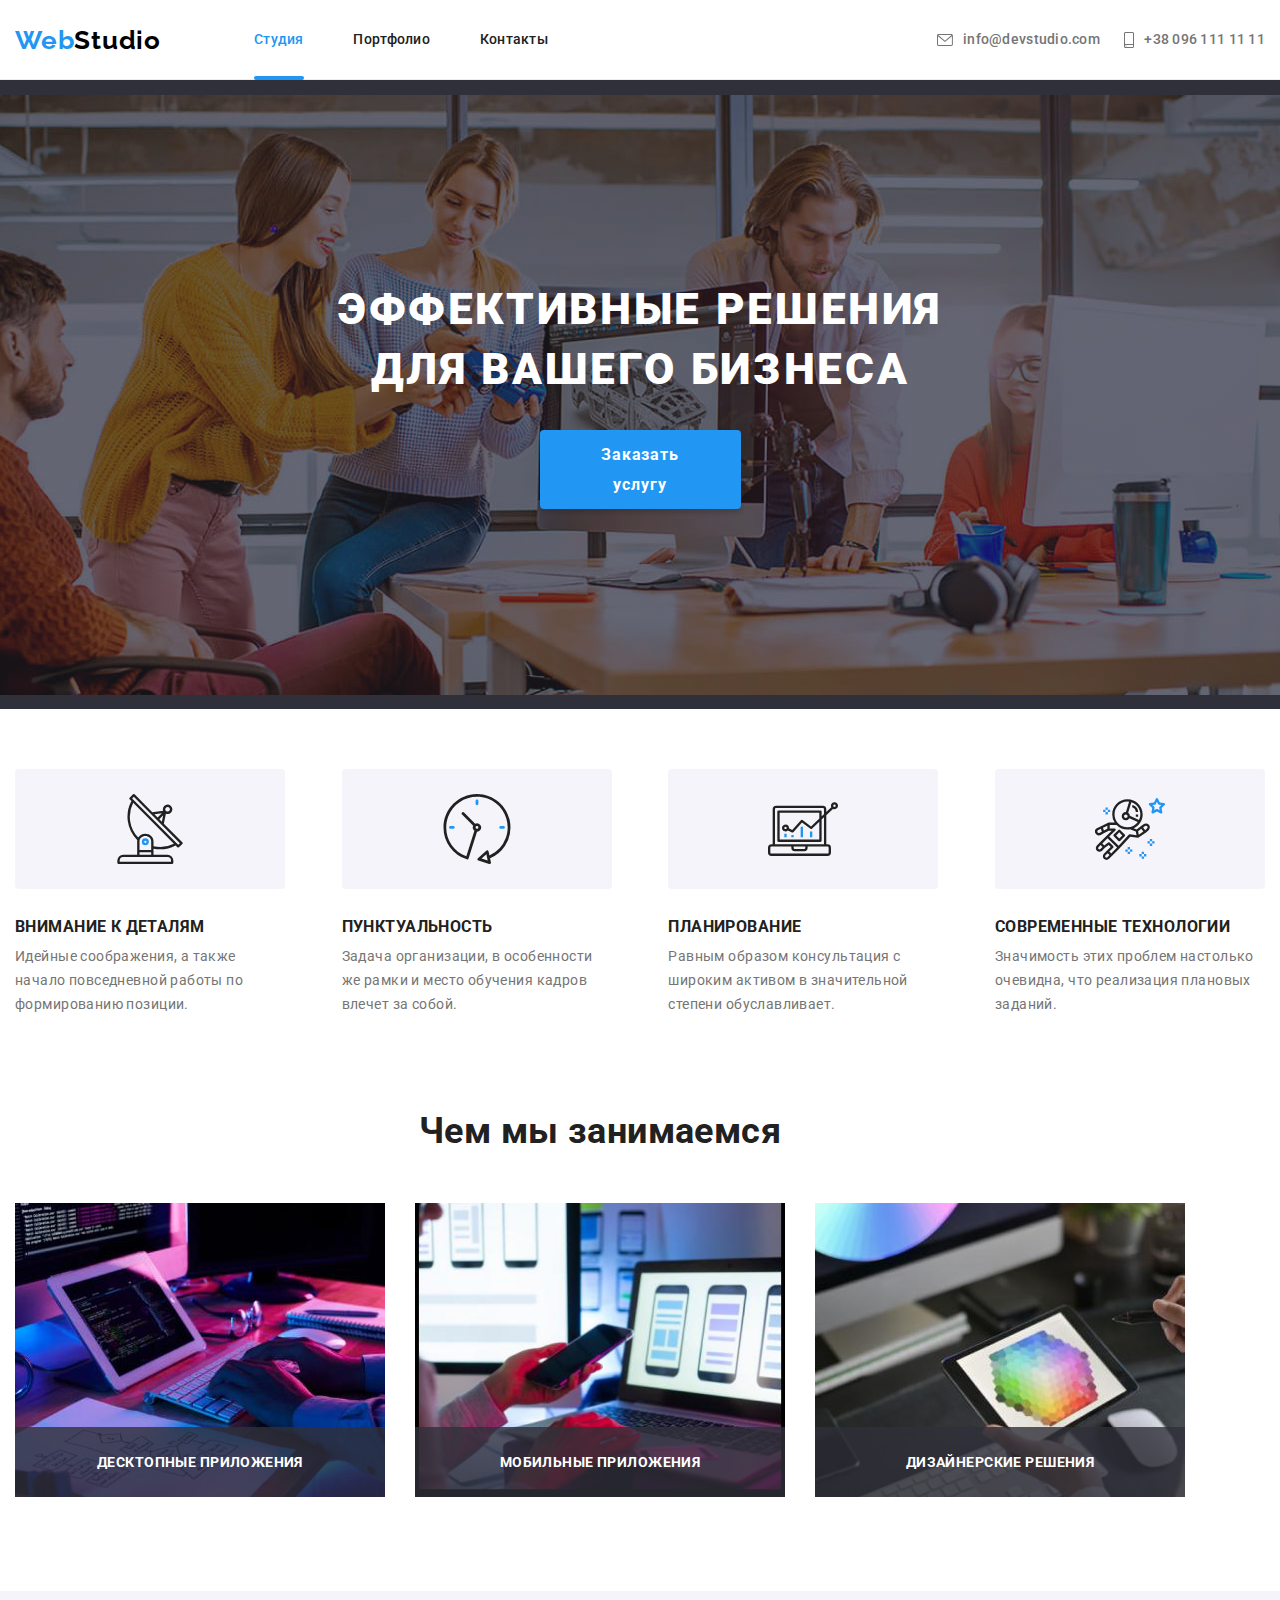
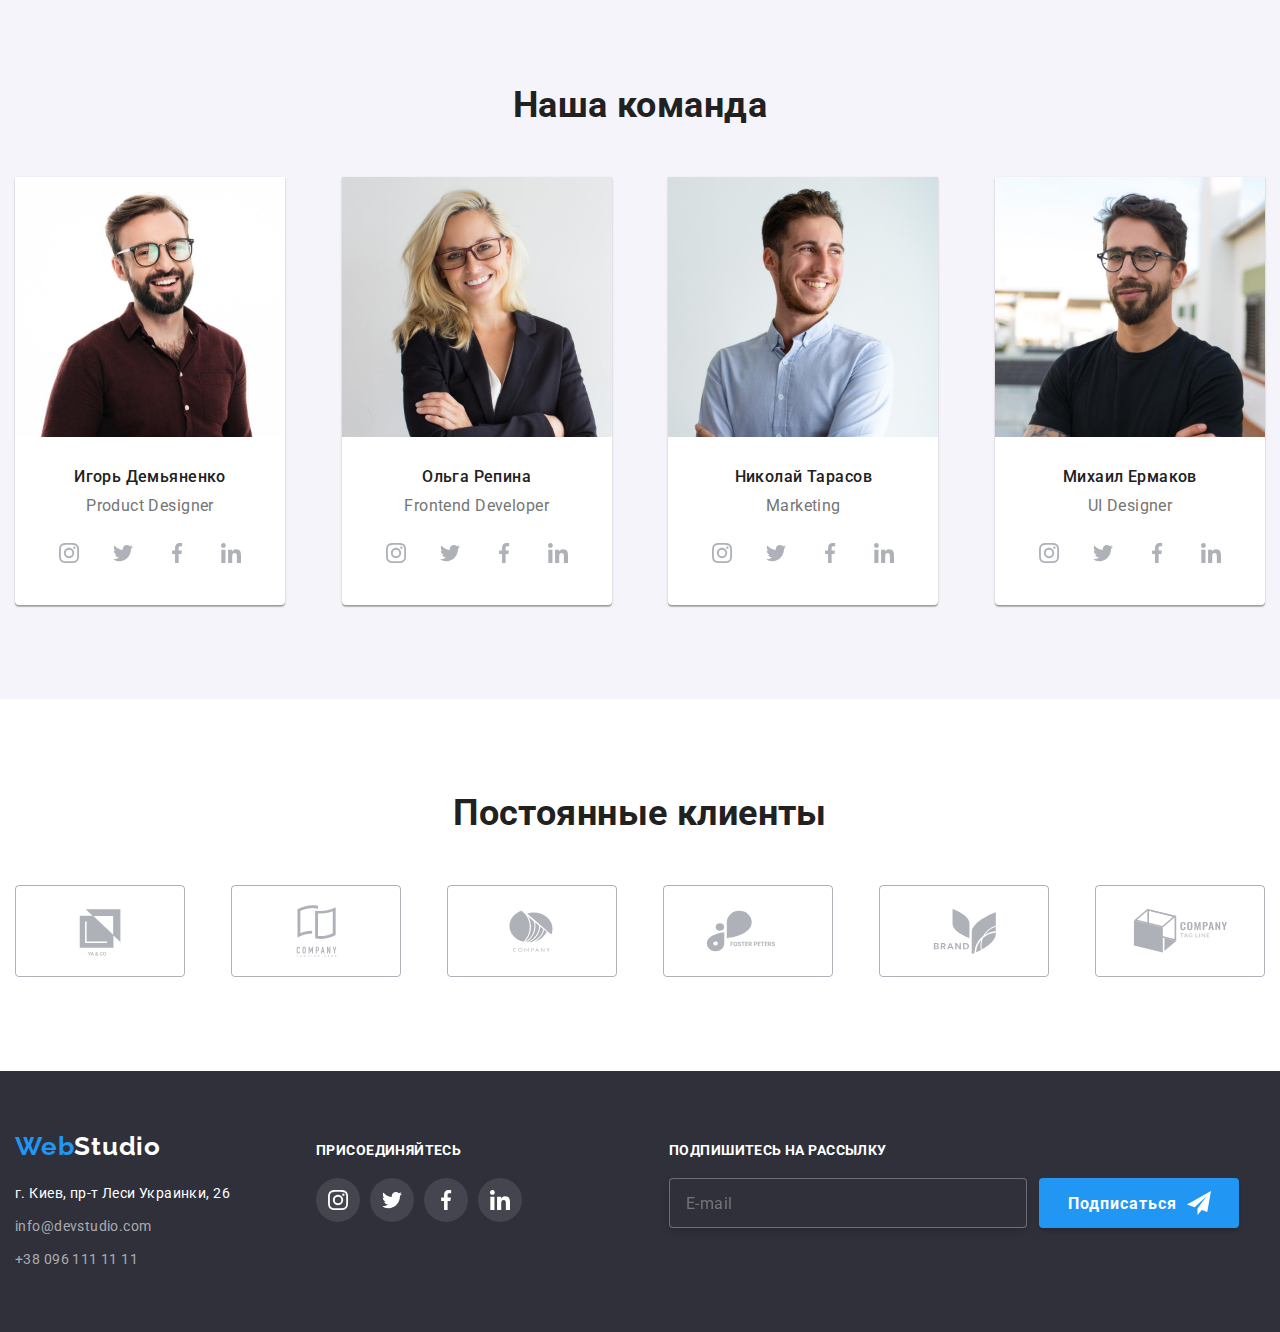
==== index.html @ 5c2b6112 "team+customer" ====
<!DOCTYPE html>
<html lang="ru">
    <head>
        <meta charset="UTF-8">
        <meta http-equiv="X-UA-Compatible" content="IE=edge">
        <meta name="viewport" content="width=device-width, initial-scale=1.0">
        <title>Document</title>
        <link rel="stylesheet" href="https://cdnjs.cloudflare.com/ajax/libs/modern-normalize/1.1.0/modern-normalize.min.css"
            integrity="sha512-wpPYUAdjBVSE4KJnH1VR1HeZfpl1ub8YT/NKx4PuQ5NmX2tKuGu6U/JRp5y+Y8XG2tV+wKQpNHVUX03MfMFn9Q=="
            crossorigin="anonymous" referrerpolicy="no-referrer" />
        <link rel="preconnect" href="https://fonts.googleapis.com">
        <link rel="preconnect" href="https://fonts.gstatic.com" crossorigin>
        <link href="https://fonts.googleapis.com/css2?family=Raleway:wght@700&family=Roboto:wght@400;500;700;900&display=swap"
            rel="stylesheet">
        <link rel="stylesheet" href="./css/styles.css"/>
        <link rel="stylesheet" href="./css/main.min.css"/>
    </head>
    <body>
        <!--Шапка сайта-->
        <header class="header">
            <div class="container">
                <div class="header__part flex">
                    <a href="/" class="logo">Web<span class="header__logo">Studio</span></a>

                    <button class="header__button">
                        <svg width="24" height="16">
                            <use href="./images/icons.svg#icon-burger">
                        </svg>
                    </button>
                    
                    <nav class="nav">
                        <ul class="nav__list flex">
                            <li class="nav__box"><a href="" class="nav__link nav__link--current">Студия</a></li>
                            <li><a href="./portfolio.html" class="nav__link">Портфолио</a></li>
                            <li><a href="" class="nav__link">Контакты</a></li>
                        </ul>
                    </nav>

                    <div class="header__box">
                        <ul class="header__kontakt">
                            <li>
                                <a href="mailto:info@devstudio.com" class="header__link"><svg class="header__icon-envelope">
                                    <use href="./images/icons.svg#icon-envelope"></use>
                                    </svg>info@devstudio.com</a>
                            </li>
                            <li>
                                <a href="tel:+380961111111" class="header__link"><svg class="header__icon-smartphone">
                                    <use href="./images/icons.svg#icon-smartphone">
                                    </use></svg>+38 096 111 11 11</a>
                            </li> 
                        </ul>
                    </div>
                </div>
            </div>
        </header>
        
        <!--Основная часть-->
        <main class="main">

            <!-- Герой -->
            <section class="hero">
                <div class="container">
                    <h1 class="hero__title">Эффективные решения <br>
                    для вашего бизнеса</h1>
                    <button type="button" class="hero__button button" data-modal-open>Заказать услугу</button>
                </div>
            </section>
            
            <!--Преимущества-->
            <section class="benefit">
                <div class="benefit__section container section">
                    <h2 class="none-title">Преимущества</h2>
                    <ul class="benefits">
                        <li class="benefits__item">
                                <div class="benefits__box">
                                    <svg class="icon" width="70" height="70">
                                        <use href="./images/icons.svg#icon-antenna"></use>
                                    </svg>
                                </div>
                                <h3 class="benefits__name title">Внимание к деталям</h3>
                                <p>Идейные соображения, а также начало повседневной работы по формированию позиции.</p>
                        </li>

                        <li class="benefits__item">
                                <div class="benefits__box">
                                    <svg class="icon" width="70" height="70">
                                        <use href="./images/icons.svg#icon-clock"></use>
                                    </svg>
                                </div>
                                <h3 class="benefits__name title">Пунктуальность</h3>
                                <p>Задача организации, в особенности же рамки и место обучения кадров влечет за собой.</p>
                        </li>

                        <li class="benefits__item">
                                <div class="benefits__box">
                                    <svg class="icon" width="70" height="70">
                                        <use href="./images/icons.svg#icon-diagram"></use>
                                    </svg>
                                </div>
                                <h3 class="benefits__name title">Планирование</h3>
                                <p>Равным образом консультация с широким активом в значительной степени обуславливает.</p>
                        </li>

                        <li class="benefits__item">
                                <div class="benefits__box">
                                    <svg class="icon" width="70" height="70">
                                        <use href="./images/icons.svg#icon-astronaut"></use>
                                    </svg>
                                </div>
                                <h3 class="benefits__name title">Современные технологии</h3>
                                <p>Значимость этих проблем настолько очевидна, что реализация плановых заданий.</p>
                        </li>
                    </ul>
                </div>
            </section>

            <!--Чем мы занимаемся-->
            <section class="products">
                <div class="products__studio container section">
                    <h2 class="products__title title">Чем мы занимаемся</h2>
                    <ul class="products__items flex">
                        <li>
                            <div class="products__box"> 
                                <img src="./images/programming.jpg" alt="Десктопные приложения" width="370" height="294"/>
                                <p class="products__name">Десктопные приложения</p>
                                
                            </div>
                        </li>
                        <li>
                            <div class="products__box">
                                <img src="./images/mobile-application-development.jpg" alt="Мобильные приложения" width="370" height="294"/>
                                <p class="products__name">Мобильные приложения</p>
                            </div>
                        </li>
                        <li>
                            <div class="products__box">
                                <img src="./images/color-matching.jpg" alt="Дизайнерские решения" width="370" height="294"/>
                                <p class="products__name">Дизайнерские решения</p>
                            </div>
                        </li>
                    </ul>
                </div>
            </section>

            <!--Наша команда-->
            <section class="team">
                <div class="container section">
                    <h2 class="team__title title">Наша команда</h2>
                    <ul class="team__employees">
                        <li class="team__employee">
                            <img class="team__photo" src="./images/igor-demyanenko.jpg" alt="Игорь Демьяненко"/>
                            <h3 class="team__employee-name title">Игорь Демьяненко</h3>
                            <p class="team__employee-description">Product Designer</p>
                            <ul class="team__social-links flex">
                                <li class="box-links">
                                    <a href="/"><svg class="icon-team" width="20" height="20">
                                            <use href="./images/icons.svg#icon-instagram"></use>
                                        </svg></a>
                                </li>
                                <li class="box-links">
                                    <a href="/"><svg class="icon-team" width="20" height="20">
                                            <use href="./images/icons.svg#icon-twitter"></use>
                                        </svg></a>
                                </li>
                                <li class="box-links">
                                    <a href="/"><svg class="icon-team" width="20" height="20">
                                        <use href="./images/icons.svg#icon-facebook"></use>
                                    </svg></a>
                                </li>
                                <li class="box-links">
                                    <a href="/"><svg class="icon-team" width="20" height="20">
                                        <use href="./images/icons.svg#icon-linkedin"></use>
                                    </svg></a>
                                </li>
                            </ul>
                        </li>

                        <li class="team__employee">
                            <img class="team__photo" src="./images/olga-repina.jpg" alt="Ольга Репина"/>
                            <h3 class="team__employee-name title">Ольга Репина</h3>
                            <p class="team__employee-description">Frontend Developer</p>
                            <ul class="team__social-links flex">
                                <li class="box-links">
                                    <a href="/"><svg class="icon-team" width="20" height="20">
                                            <use href="./images/icons.svg#icon-instagram"></use>
                                        </svg></a>
                                </li>
                                <li class="box-links">
                                    <a href="/"><svg class="icon-team" width="20" height="20">
                                            <use href="./images/icons.svg#icon-twitter"></use>
                                        </svg></a>
                                </li>
                                <li class="box-links">
                                    <a href="/"><svg class="icon-team" width="20" height="20">
                                        <use href="./images/icons.svg#icon-facebook"></use>
                                    </svg></a>
                                </li>
                                <li class="box-links">
                                    <a href="/"><svg class="icon-team" width="20" height="20">
                                        <use href="./images/icons.svg#icon-linkedin"></use>
                                    </svg></a>
                                </li>
                            </ul>
                        </li>

                        <li class="team__employee">
                            <img class="team__photo" src="./images/nikolay-tarasov.jpg" alt="Николай Тарасов"/>
                            <h3 class="team__employee-name title">Николай Тарасов</h3>
                            <p class="team__employee-description">Marketing</p>
                            <ul class="team__social-links flex">
                                <li class="box-links">
                                    <a href="/"><svg class="icon-team" width="20" height="20">
                                            <use href="./images/icons.svg#icon-instagram"></use>
                                        </svg></a>
                                </li>
                                <li class="box-links">
                                    <a href="/"><svg class="icon-team" width="20" height="20">
                                            <use href="./images/icons.svg#icon-twitter"></use>
                                        </svg></a>
                                </li>
                                <li class="box-links">
                                    <a href="/"><svg class="icon-team" width="20" height="20">
                                        <use href="./images/icons.svg#icon-facebook"></use>
                                    </svg></a>
                                </li>
                                <li class="box-links">
                                    <a href="/"><svg class="icon-team" width="20" height="20">
                                        <use href="./images/icons.svg#icon-linkedin"></use>
                                    </svg></a>
                                </li>
                            </ul>
                        </li>

                        <li class="team__employee">
                            <img class="team__photo" src="./images/mikhail-ermakov.jpg" alt="Михаил Ермаков"/>
                            <h3 class="team__employee-name title">Михаил Ермаков</h3>
                            <p class="team__employee-description">UI Designer</p>
                            <ul class="team__social-links flex">
                                <li class="box-links">
                                    <a href="/"><svg class="icon-team" width="20" height="20">
                                            <use href="./images/icons.svg#icon-instagram"></use>
                                        </svg></a>
                                </li>
                                <li class="box-links">
                                    <a href="/"><svg class="icon-team" width="20" height="20">
                                            <use href="./images/icons.svg#icon-twitter"></use>
                                        </svg></a>
                                </li>
                                <li class="box-links">
                                    <a href="/"><svg class="icon-team" width="20" height="20">
                                        <use href="./images/icons.svg#icon-facebook"></use>
                                    </svg></a>
                                </li>
                                <li class="box-links">
                                    <a href="/"><svg class="icon-team" width="20" height="20">
                                        <use href="./images/icons.svg#icon-linkedin"></use>
                                    </svg></a>
                                </li>
                            </ul>
                        </li>
                    </ul>
                </div>
            </section>

            <!--Постоянные клиенты-->
            <section class="customer">
                <div class="container section">
                    <h2 class="customer__title title">Постоянные клиенты</h2>
                    <ul class="customer__items">
                        <li class="customer__box">
                            <a href="/"><svg class="customer__icon" width="106" height="60">
                                <use href="./images/icons.svg#icon-logo-yaco"></use>
                            </svg></a>
                        </li>
                        <li class="customer__box">
                            <a href="/"><svg class="customer__icon" width="106" height="60">
                                <use href="./images/icons.svg#icon-logo-tag"></use>
                            </svg></a>
                        </li>
                        <li class="customer__box">
                            <a href="/"><svg class="customer__icon" width="106" height="60">
                                <use href="./images/icons.svg#icon-logo-company"></use>
                            </svg></a>
                        </li>
                        <li class="customer__box">
                            <a href="/"><svg class="customer__icon" width="106" height="60">
                                <use href="./images/icons.svg#icon-logo-brand"></use>
                            </svg></a>
                        </li>
                        <li class="customer__box">
                            <a href="/"><svg class="customer__icon" width="106" height="60">
                                <use href="./images/icons.svg#icon-logo-foster"></use>
                            </svg></a>
                        </li>
                        <li class="customer__box">
                            <a href="/"><svg class="customer__icon" width="106" height="60">
                                <use href="./images/icons.svg#icon-logo-line"></use>
                            </svg></a>
                        </li>        
                    </ul>
                </div>
            </section>
        </main>

        <!--Подвал сайта-->
        <footer class="footer">
            <div class="container">
                <div>
                    <a href="/" class="logo">Web<span class="footer__logo">Studio</span></a>

                    <address class="footer__address">
                        <ul class="footer__kontakt">
                            <li>г. Киев, пр-т Леси Украинки, 26</li>
                            <li class="footer__email"><a href="mailto:info@devstudio.com" class="footer__link">info@devstudio.com</a></li>
                            <li><a href="tel:+380961111111" class="footer__link">+38 096 111 11 11</a></li>
                        </ul>
                    </address>
                </div>

                <div class="footer-links">
                    <p class="footer-link">присоединяйтесь</p>
                    <ul class="social-links flex">
                        <li class="box">
                            <svg class="icon" width="20" height="20">
                                <use href="./images/icons.svg#icon-instagram"></use>
                            </svg>
                            <a href="/"></a>
                        </li>
                        <li class="box">
                            <svg class="icon" width="20" height="20">
                                <use href="./images/icons.svg#icon-twitter"></use>
                            </svg>
                            <a href="/"></a>
                        </li>
                        <li class="box">
                            <svg class="icon" width="20" height="20">
                                <use href="./images/icons.svg#icon-facebook"></use>
                            </svg>
                            <a href="/"></a>
                        </li>
                        <li class="box">
                            <svg class="icon" width="20" height="20">
                                <use href="./images/icons.svg#icon-linkedin"></use>
                            </svg>
                            <a href="/"></a>
                        </li>
                    </ul>
                </div>
                
                <div class="footer-forms">
                    <p class="form-title">Подпишитесь на рассылку</p>
                    <form class="footer-form">
                        <label><input type="email" name="mail" placeholder="E-mail" class="form-field"></label>
                        <button type="submit" class="footer-button button">Подписаться<svg class="icon" width="24" height="24">
                            <use href="./images/icons.svg#icon-send"></use>
                        </svg></button>
                    </form>
                </div>
            </div>
        </footer>

        <!--Модальное окно-->
        <div class="backdrop is-hidden" data-modal>
            <div class="modal">
                <button class="modal-close" data-modal-close>
                    <svg class="modal-icon" width="11" height="11">
                        <use href="./images/icons.svg#icon-vector"></use>
                    </svg>
                </button>

                <form class="modal-forms">
                    <p class="modal-title">Оставьте свои данные, мы вам перезвоним</p>
                    <div class="form-field">
                        <label for="name" class="modal-label">Имя</label>
                        <div class="input-hover">
                            <svg class="input-icon" width="18" height="18">
                                <use href="./images/icons.svg#icon-person-black"></use>
                            </svg>
                            <input type="text" name="name" id="name" class="modal-input"/>
                        </div>
                    </div>

                    <div class="form-field">
                        <label for="tel" class="modal-label">Телефон</label>
                        <div class="input-hover">
                            <svg class="input-icon" width="18" height="18">
                                <use href="./images/icons.svg#icon-phone-black"></use>
                            </svg>
                            <input type="tel" name="tel" id="tel" class="modal-input"/>
                        </div>
                    </div>
                    
                    <div class="form-field">
                        <label for="mail" class="modal-label">Почта</label>
                        <div class="input-hover">
                            <svg class="input-icon" width="18" height="18">
                                <use href="./images/icons.svg#icon-email-black"></use>
                            </svg>
                            <input type="email" name="mail" id="mail" class="modal-input"/>
                        </div>
                    </div>

                    <div class="form-field">
                        <label for="comment" class="modal-label">Оставьте коментарий</label>
                        <textarea class="comment" name="comment" id="comment" placeholder="Введите текст"></textarea>
                    </div>

                    <div class="form-policy">
                        <label>
                        <input type="checkbox" name="policy" style="visibility: hidden"/>
                        <span class="policy-icons"></span>Соглашаюсь с рассылкой и принимаю <a href="" class="link">Условия договора</a>
                        </label>
                    </div>

                    <button type="submit" class="modal-button button">Отправить</button>
                </form>
            </div>
        </div>

        <script src="./js/mobile-menu.js"></script>
        <script src="./js/modal.js"></script>
        
        
    </body>
</html>
---- css/main.min.css ----
/*! modern-normalize v0.6.0 | MIT License | https://github.com/sindresorhus/modern-normalize */*,*::before,*::after{-webkit-box-sizing:border-box;box-sizing:border-box}:root{-moz-tab-size:4;-o-tab-size:4;tab-size:4}html{line-height:1.15;-webkit-text-size-adjust:100%}body{margin:0}body{font-family:system-ui,-apple-system,"Segoe UI",Roboto,Helvetica,Arial,sans-serif,"Apple Color Emoji","Segoe UI Emoji"}hr{height:0}abbr[title]{-webkit-text-decoration:underline dotted;text-decoration:underline dotted}b,strong{font-weight:bolder}code,kbd,samp,pre{font-family:SFMono-Regular, Consolas, "Liberation Mono", Menlo, monospace;font-size:1em}small{font-size:80%}sub,sup{font-size:75%;line-height:0;position:relative;vertical-align:baseline}sub{bottom:-0.25em}sup{top:-0.5em}button,input,optgroup,select,textarea{font-family:inherit;font-size:100%;line-height:1.15;margin:0}button,select{text-transform:none}button,[type="button"],[type="reset"],[type="submit"]{-webkit-appearance:button}button::-moz-focus-inner,[type="button"]::-moz-focus-inner,[type="reset"]::-moz-focus-inner,[type="submit"]::-moz-focus-inner{border-style:none;padding:0}button:-moz-focusring,[type="button"]:-moz-focusring,[type="reset"]:-moz-focusring,[type="submit"]:-moz-focusring{outline:1px dotted ButtonText}fieldset{padding:0.35em 0.75em 0.625em}legend{padding:0}progress{vertical-align:baseline}[type="number"]::-webkit-inner-spin-button,[type="number"]::-webkit-outer-spin-button{height:auto}[type="search"]{-webkit-appearance:textfield;outline-offset:-2px}[type="search"]::-webkit-search-decoration{-webkit-appearance:none}::-webkit-file-upload-button{-webkit-appearance:button;font:inherit}summary{display:list-item}body{color:#757575;background-color:#fff;font-family:Roboto,sans-serif;font-style:normal;font-weight:normal;font-size:14px;line-height:1.71;letter-spacing:0.03em}.container{width:100%;padding-left:15px;padding-right:15px;margin-left:auto;margin-right:auto}@media screen and (min-width: 320px){.container{min-width:320px}}@media screen and (min-width: 768px){.container{min-width:768px}}@media screen and (min-width: 1200px){.container{min-width:1200px}}.section{padding-top:94px;padding-bottom:94px}.flex{display:-webkit-box;display:-ms-flexbox;display:flex;-webkit-box-align:center;-ms-flex-align:center;align-items:center;-webkit-box-pack:justify;-ms-flex-pack:justify;justify-content:space-between}h1,h2,h3,p,ul{margin:0;padding:0}ul{list-style:none}img{border:0;display:block}.none-title{visibility:hidden;position:absolute;width:1px;height:1px;margin:-1px;padding:0;overflow:hidden;border:0;clip:rect(0 0 0 0)}.title{color:#212121}.logo{color:#2196f3;font-family:Raleway, sans-serif;font-style:normal;font-weight:bold;font-size:24px;line-height:1.17;letter-spacing:0.03em;text-decoration:none}@media screen and (min-width: 1200px){.logo{font-size:26px;line-height:1.19}}.header{position:relative;width:100%;top:0;left:0;background-color:#fff}@media screen and (min-width: 768px){.header{border-bottom:1px solid #ececec}}.header__part{-webkit-box-pack:start;-ms-flex-pack:start;justify-content:flex-start;padding-top:11px;padding-bottom:11px}@media screen and (min-width: 768px){.header__part{padding-top:21px;padding-bottom:20px}}.header__logo{color:#000000}.header__button{position:absolute;top:22px;right:22px;background-color:transparent;border:none;display:-webkit-box;display:-ms-flexbox;display:flex;-webkit-box-align:center;-ms-flex-align:center;align-items:center;-webkit-box-pack:center;-ms-flex-pack:center;justify-content:center;padding:0;-webkit-transition:fill 250ms cubic-bezier(0.4, 0, 0.2, 1);transition:fill 250ms cubic-bezier(0.4, 0, 0.2, 1)}.header__button:hover,.header__button:focus{fill:#2196f3;cursor:pointer}@media screen and (min-width: 768px){.header__button{display:none}}@media screen and (min-width: 1200px){.header__button{display:none}}.header__box{position:relative;height:38px;width:100%}.header__kontakt{display:none}@media screen and (min-width: 768px){.header__kontakt{position:absolute;top:0;right:0;display:-webkit-box;display:-ms-flexbox;display:flex;-webkit-box-orient:vertical;-webkit-box-direction:normal;-ms-flex-direction:column;flex-direction:column;-ms-flex-line-pack:start;align-content:flex-start}}@media screen and (min-width: 1200px){.header__kontakt{position:absolute;top:11px;right:0;width:328px;display:-webkit-box;display:-ms-flexbox;display:flex;-webkit-box-orient:horizontal;-webkit-box-direction:normal;-ms-flex-direction:row;flex-direction:row;-webkit-box-align:center;-ms-flex-align:center;align-items:center;-webkit-box-pack:justify;-ms-flex-pack:justify;justify-content:space-between}}.header__link{color:#212121;font-family:Roboto,sans-serif;font-style:normal;font-weight:500;font-size:14px;line-height:1.14;letter-spacing:0.02em;text-decoration:none;-webkit-transition:color 250ms cubic-bezier(0.4, 0, 0.2, 1);transition:color 250ms cubic-bezier(0.4, 0, 0.2, 1);color:#757575;display:-webkit-box;display:-ms-flexbox;display:flex;-webkit-box-align:center;-ms-flex-align:center;align-items:center}.header__link:hover,.header__link:focus{color:#2196f3}.header__link:hover .header__icon,.header__link:focus .header__icon{fill:#2196f3;cursor:pointer}@media screen and (min-width: 768px){.header__link{font-size:12px;line-height:1.17;margin-bottom:10px}}@media screen and (min-width: 1200px){.header__link{font-size:14px;line-height:1.14;margin-bottom:0}}.header__icon-envelope,.header__icon-smartphone{fill:currentColor;margin-right:8px;-webkit-transition:fill 250ms cubic-bezier(0.4, 0, 0.2, 1);transition:fill 250ms cubic-bezier(0.4, 0, 0.2, 1)}@media screen and (min-width: 1200px){.header__icon-envelope,.header__icon-smartphone{margin-right:10px}}.header__icon-envelope{width:14px;height:10px}@media screen and (min-width: 1200px){.header__icon-envelope{width:16px;height:12px}}.header__icon-smartphone{width:10px;height:14px}@media screen and (min-width: 1200px){.header__icon-smartphone{width:10px;height:16px}}.nav{display:none}@media screen and (min-width: 768px){.nav{display:inline-block;margin-left:88px}}@media screen and (min-width: 1200px){.nav{margin-left:93px}}.nav__list{width:294px;-webkit-box-pack:justify;-ms-flex-pack:justify;justify-content:space-between}.nav__link{color:#212121;font-family:Roboto,sans-serif;font-style:normal;font-weight:500;font-size:14px;line-height:1.14;letter-spacing:0.02em;text-decoration:none;-webkit-transition:color 250ms cubic-bezier(0.4, 0, 0.2, 1);transition:color 250ms cubic-bezier(0.4, 0, 0.2, 1)}.nav__link:hover,.nav__link:focus{color:#2196f3}.nav__box{position:relative}.nav__link--current{color:#2196f3}.nav__link--current::after{content:"";display:inline-block;width:100%;height:4px;background:#2196f3;border-radius:2px;position:absolute;top:48px;right:0}.hero{background-color:#2f303a;text-align:center;padding-top:118px;padding-bottom:118px;background-image:-webkit-gradient(linear, left top, right top, from(rgba(47,48,58,0.4)), to(rgba(47,48,58,0.4))),url("../images/hero/hero.jpg");background-image:linear-gradient(to right, rgba(47,48,58,0.4), rgba(47,48,58,0.4)),url("../images/hero/hero.jpg");background-repeat:no-repeat;background-position:center;background-size:cover}@media screen and (min-width: 768px){.hero{background-image:-webkit-gradient(linear, left top, right top, from(rgba(47,48,58,0.4)), to(rgba(47,48,58,0.4))),url("../images/hero/hero-tablet.jpg");background-image:linear-gradient(to right, rgba(47,48,58,0.4), rgba(47,48,58,0.4)),url("../images/hero/hero-tablet.jpg")}}@media screen and (min-width: 1200px){.hero{padding-top:200px;padding-bottom:200px;background-image:-webkit-gradient(linear, left top, right top, from(rgba(47,48,58,0.4)), to(rgba(47,48,58,0.4))),url("../images/hero/hero-desktop.jpg");background-image:linear-gradient(to right, rgba(47,48,58,0.4), rgba(47,48,58,0.4)),url("../images/hero/hero-desktop.jpg");background-size:1600px}}@media (min-device-pixel-ratio: 2), (-webkit-min-device-pixel-ratio: 2), (min-resolution: 192dpi), (min-resolution: 2dppx){.hero{background-image:-webkit-gradient(linear, left top, right top, from(rgba(47,48,58,0.4)), to(rgba(47,48,58,0.4))),url("../images/hero/hero2x.jpg");background-image:linear-gradient(to right, rgba(47,48,58,0.4), rgba(47,48,58,0.4)),url("../images/hero/hero2x.jpg")}}@media screen and (min-device-pixel-ratio: 2) and (min-width: 768px), screen and (-webkit-min-device-pixel-ratio: 2) and (min-width: 768px), screen and (min-resolution: 192dpi) and (min-width: 768px), screen and (min-resolution: 2dppx) and (min-width: 768px){.hero{background-image:-webkit-gradient(linear, left top, right top, from(rgba(47,48,58,0.4)), to(rgba(47,48,58,0.4))),url("../images/hero/hero-tablet2x.jpg");background-image:linear-gradient(to right, rgba(47,48,58,0.4), rgba(47,48,58,0.4)),url("../images/hero/hero-tablet2x.jpg")}}@media screen and (min-device-pixel-ratio: 2) and (min-width: 1200px), screen and (-webkit-min-device-pixel-ratio: 2) and (min-width: 1200px), screen and (min-resolution: 192dpi) and (min-width: 1200px), screen and (min-resolution: 2dppx) and (min-width: 1200px){.hero{background-image:-webkit-gradient(linear, left top, right top, from(rgba(47,48,58,0.4)), to(rgba(47,48,58,0.4))),url("../images/hero/hero-desktop2x.jpg");background-image:linear-gradient(to right, rgba(47,48,58,0.4), rgba(47,48,58,0.4)),url("../images/hero/hero-desktop2x.jpg")}}.hero .container{width:100vw;padding-left:0;padding-right:0}.hero__title{margin-bottom:30px;color:#fff;font-weight:900;font-size:26px;line-height:1.62;letter-spacing:0.06em;text-transform:uppercase}@media screen and (min-width: 1200px){.hero__title{font-size:44px;line-height:1.36}}.hero__button{width:201px;padding:10px 32px;margin:0 auto}.button{color:#fff;background-color:#2196f3;border:0;-webkit-box-shadow:0px 4px 4px rgba(0,0,0,0.15);box-shadow:0px 4px 4px rgba(0,0,0,0.15);border-radius:4px;font-family:Roboto,sans-serif;font-style:normal;font-weight:bold;font-size:16px;line-height:1.87;letter-spacing:0.06em;text-align:center;text-decoration:none;-webkit-transition:background 250ms cubic-bezier(0.4, 0, 0.2, 1);transition:background 250ms cubic-bezier(0.4, 0, 0.2, 1)}.button:hover,.button:focus{background:#188ce8;cursor:pointer}.benefit__section{padding-top:60px;padding-bottom:30px}@media screen and (min-width: 1200px){.benefit__section{padding-bottom:94px}}@media screen and (min-width: 768px){.benefits{display:-webkit-box;display:-ms-flexbox;display:flex;-ms-flex-wrap:wrap;flex-wrap:wrap;margin-left:-15px;margin-right:-15px}}@media screen and (min-width: 1200px){.benefits{display:-webkit-box;display:-ms-flexbox;display:flex;-webkit-box-align:center;-ms-flex-align:center;align-items:center;-webkit-box-pack:justify;-ms-flex-pack:justify;justify-content:space-between}}.benefits__item{width:100%;margin-bottom:30px}@media screen and (min-width: 768px){.benefits__item{width:354px;margin-left:15px;margin-right:15px}}@media screen and (min-width: 1200px){.benefits__item{width:270px;margin-bottom:0}}.benefits__box{text-align:center;height:120px;margin-bottom:30px;background:#f5f4fa;border-radius:4px;padding:25px 100px}.benefits__name{font-weight:bold;text-align:center;line-height:16px;text-transform:uppercase;margin-bottom:10px}@media screen and (min-width: 768px){.benefits__name{text-align:left}}.products{display:none}@media screen and (min-width: 768px){.products{display:none}}@media screen and (min-width: 1200px){.products{display:inline-block}}.products__studio{padding-top:0}.products__title{font-weight:bold;font-size:36px;line-height:1.16;text-align:center;margin-bottom:50px}.products__box{position:relative}.products__name{font-weight:bold;font-size:14px;line-height:16px;text-align:center;text-transform:uppercase;color:#fff;padding:27px 82px;position:absolute;width:100%;height:70px;bottom:0;background-color:rgba(47,48,58,0.8)}.team{background:#f5f4fa}.team .section{padding-top:60px;padding-bottom:30px}@media screen and (min-width: 1200px){.team .section{padding-top:94px;padding-bottom:94px}}.team__title{font-weight:bold;font-size:36px;line-height:1.16;text-align:center;margin-bottom:50px;font-size:28px;line-height:1.18;margin-bottom:30px}@media screen and (min-width: 1200px){.team__title{font-weight:bold;font-size:36px;line-height:1.16;text-align:center;margin-bottom:50px;text-align:center;margin-bottom:50px}}@media screen and (min-width: 768px){.team__employees{display:-webkit-box;display:-ms-flexbox;display:flex;-ms-flex-wrap:wrap;flex-wrap:wrap;margin-left:-15px;margin-right:-15px}}@media screen and (min-width: 1200px){.team__employees{display:-webkit-box;display:-ms-flexbox;display:flex;-webkit-box-align:center;-ms-flex-align:center;align-items:center;-webkit-box-pack:justify;-ms-flex-pack:justify;justify-content:space-between}}.team__employee{width:450px;height:622px;margin-bottom:30px;text-align:center;-webkit-box-shadow:0px 1px 3px rgba(0,0,0,0.12),0px 1px 1px rgba(0,0,0,0.14),0px 2px 1px rgba(0,0,0,0.2);box-shadow:0px 1px 3px rgba(0,0,0,0.12),0px 1px 1px rgba(0,0,0,0.14),0px 2px 1px rgba(0,0,0,0.2);border-radius:0px 0px 4px 4px;background-color:#fff;-webkit-transition:fill 250ms cubic-bezier(0.4, 0, 0.2, 1),background-color 250ms cubic-bezier(0.4, 0, 0.2, 1);transition:fill 250ms cubic-bezier(0.4, 0, 0.2, 1),background-color 250ms cubic-bezier(0.4, 0, 0.2, 1)}@media screen and (min-width: 768px){.team__employee{width:354px;height:536px;margin-left:15px;margin-right:15px}}@media screen and (min-width: 1200px){.team__employee{width:270px;height:428px;margin-bottom:0}}.team__photo{width:450px;height:460px}@media screen and (min-width: 768px){.team__photo{width:354px;height:374px}}@media screen and (min-width: 1200px){.team__photo{width:270px;height:260px}}.team__employee-description,.team__employee-name{font-size:16px;line-height:1.19}.team__employee-name{font-weight:500;margin-top:30px;margin-bottom:10px}.team__employee-description{margin-bottom:16px}.team__social-links{width:206px;height:44px;margin-left:122px;margin-bottom:24px}@media screen and (min-width: 768px){.team__social-links{margin-left:74px}}@media screen and (min-width: 1200px){.team__social-links{margin-left:32px;margin-bottom:30px}}.box-links{width:44px;height:44px;padding:12px;border-radius:50%;-webkit-transition:fill 250ms cubic-bezier(0.4, 0, 0.2, 1),background-color 250ms cubic-bezier(0.4, 0, 0.2, 1);transition:fill 250ms cubic-bezier(0.4, 0, 0.2, 1),background-color 250ms cubic-bezier(0.4, 0, 0.2, 1)}.team__employees .icon-team{fill:#afb1b8;-webkit-transition:fill 250ms cubic-bezier(0.4, 0, 0.2, 1),background-color 250ms cubic-bezier(0.4, 0, 0.2, 1);transition:fill 250ms cubic-bezier(0.4, 0, 0.2, 1),background-color 250ms cubic-bezier(0.4, 0, 0.2, 1)}.box-links:hover,.box-links:focus{background-color:#2196f3;cursor:pointer}.box-links:hover .icon-team,.box-links:focus .icon-team{fill:#fff}.customer .section{padding-top:60px;padding-bottom:30px}@media screen and (min-width: 1200px){.customer .section{padding-top:94px;padding-bottom:94px}}.customer__title{font-weight:bold;font-size:36px;line-height:1.16;text-align:center;margin-bottom:50px;font-size:28px;line-height:1.18;margin-bottom:30px}@media screen and (min-width: 1200px){.customer__title{font-weight:bold;font-size:36px;line-height:1.16;text-align:center;margin-bottom:50px;text-align:center;margin-bottom:50px}}.customer__items{display:-webkit-box;display:-ms-flexbox;display:flex;-ms-flex-wrap:wrap;flex-wrap:wrap;margin-left:-15px;margin-right:-15px}@media screen and (min-width: 1200px){.customer__items{display:-webkit-box;display:-ms-flexbox;display:flex;-webkit-box-align:center;-ms-flex-align:center;align-items:center;-webkit-box-pack:justify;-ms-flex-pack:justify;justify-content:space-between}}.customer__box{width:210px;height:92px;margin-left:15px;margin-right:15px;margin-bottom:30px;border:1px solid #afb1b8;-webkit-box-sizing:border-box;box-sizing:border-box;border-radius:4px;padding:16px 52px;-webkit-transition:border 250ms cubic-bezier(0.4, 0, 0.2, 1),fill 250ms cubic-bezier(0.4, 0, 0.2, 1);transition:border 250ms cubic-bezier(0.4, 0, 0.2, 1),fill 250ms cubic-bezier(0.4, 0, 0.2, 1)}.customer__box:hover,.customer__box:focus{border:1px solid #2196f3;cursor:pointer}@media screen and (min-width: 768px){.customer__box{width:226px;padding:16px 60px}}@media screen and (min-width: 1200px){.customer__box{width:170px;padding:16px 32px;margin-bottom:0}}.customer__icon{fill:#afb1b8;-webkit-transition:fill 250ms cubic-bezier(0.4, 0, 0.2, 1),background-color 250ms cubic-bezier(0.4, 0, 0.2, 1);transition:fill 250ms cubic-bezier(0.4, 0, 0.2, 1),background-color 250ms cubic-bezier(0.4, 0, 0.2, 1)}.customer__box:hover .customer__icon,.customer__box:focus .customer__icon{fill:#2196f3}.footer{background-color:#2f303a;padding-top:60px;padding-bottom:60px}.footer__logo,.footer__address{color:#fff}.footer__link{color:#212121;font-family:Roboto,sans-serif;font-style:normal;font-weight:500;font-size:14px;line-height:1.14;letter-spacing:0.02em;text-decoration:none;-webkit-transition:color 250ms cubic-bezier(0.4, 0, 0.2, 1);transition:color 250ms cubic-bezier(0.4, 0, 0.2, 1);color:rgba(255,255,255,0.6);font-weight:normal;line-height:1.71;letter-spacing:0.03em;cursor:pointer}.footer__link:hover,.footer__link:focus{color:#2196f3}.footer__kontakt{width:231px;font-style:normal;margin-top:20px}.footer__email{margin-top:9px;margin-bottom:9px}@media screen and (min-width: 1200px){.footer .container{display:-webkit-box;display:-ms-flexbox;display:flex}}.footer-links{width:260px;margin-left:70px;padding-top:12px;font-weight:bold;line-height:1.14;text-transform:uppercase;color:#fff}.footer-links .icon{fill:#fff}.footer-link{margin-bottom:20px}.social-links{width:206px}.footer-links .box{width:44px;height:44px;border-radius:50%;padding:12px;-webkit-transition:background-color 250ms cubic-bezier(0.4, 0, 0.2, 1);transition:background-color 250ms cubic-bezier(0.4, 0, 0.2, 1)}.footer-links .box{background-color:rgba(255,255,255,0.1)}.footer-links .box:focus,.footer-links .box:hover{background-color:#2196f3;cursor:pointer}.footer-forms{min-width:570px;height:86px;padding-top:12px;margin-left:93px}.form-title{font-weight:bold;line-height:1.14;text-transform:uppercase;color:#fff;margin-bottom:20px}@media screen and (min-width: 1200px){.footer-form{display:-webkit-box;display:-ms-flexbox;display:flex}}.footer-button{position:relative;width:200px;height:50px;padding:10px 62px 10px 29px}.footer-form .icon{position:absolute;bottom:13px;right:28px}.footer-forms .form-field{width:358px;height:50px;margin-right:12px;border:1px solid rgba(255,255,255,0.3);-webkit-box-sizing:border-box;box-sizing:border-box;-webkit-filter:drop-shadow(0px 4px 4px rgba(0,0,0,0.15));filter:drop-shadow(0px 4px 4px rgba(0,0,0,0.15));border-radius:4px;background-color:#2f303a;padding-left:16px;font-family:Roboto,sans-serif;font-style:normal;font-weight:normal;font-size:16px;line-height:1.25;letter-spacing:0.03em;color:rgba(255,255,255,0.6)}.backdrop{position:fixed;z-index:7;top:0;left:0;width:100%;height:100%;background-color:rgba(0,0,0,0.2);-webkit-transition:opacity 500ms linear, visibility 500ms linear;transition:opacity 500ms linear, visibility 500ms linear}.backdrop.is-hidden{opacity:0;pointer-events:none}.modal{position:absolute;top:50%;left:50%;-webkit-transform:translate(-50%, -50%);transform:translate(-50%, -50%);min-height:581px;min-width:528px;border-radius:4px;background-color:#fff;-webkit-animation:animate75 3000ms;animation:animate75 3000ms}@-webkit-keyframes animate75{50%{-webkit-transform:scale(0.75);transform:scale(0.75)}0%{-webkit-transform:scale(1);transform:scale(1)}}@keyframes animate75{50%{-webkit-transform:scale(0.75);transform:scale(0.75)}0%{-webkit-transform:scale(1);transform:scale(1)}}.modal-close{width:30px;height:30px;position:absolute;top:8px;right:8px;border-radius:50%;border:1px solid rgba(0,0,0,0.1);background-color:transparent;display:-webkit-box;display:-ms-flexbox;display:flex;-webkit-box-align:center;-ms-flex-align:center;align-items:center;-webkit-box-pack:center;-ms-flex-pack:center;justify-content:center;-webkit-transition:fill 250ms cubic-bezier(0.4, 0, 0.2, 1);transition:fill 250ms cubic-bezier(0.4, 0, 0.2, 1)}.modal-close:hover,.modal-close:focus{fill:#2196f3;cursor:pointer}.modal-forms{position:relative;top:40px;left:0;padding:0 40px 50px}.modal-title{font-weight:bold;font-size:20px;line-height:1.15;letter-spacing:0.03em;text-align:center;color:#212121;margin-bottom:12px}.modal-forms .form-field{position:relative;display:-webkit-box;display:-ms-flexbox;display:flex;-webkit-box-orient:vertical;-webkit-box-direction:normal;-ms-flex-direction:column;flex-direction:column;font-size:12px;line-height:1.17;letter-spacing:0.01em;margin-bottom:10px;outline:none;-webkit-transition:border 250ms cubic-bezier(0.4, 0, 0.2, 1);transition:border 250ms cubic-bezier(0.4, 0, 0.2, 1)}.modal-label{margin-bottom:4px}.modal-input{width:100%;height:40px;padding-left:42px;border:1px solid rgba(33,33,33,0.2);-webkit-box-sizing:border-box;box-sizing:border-box;border-radius:4px;outline:none;-webkit-transition:border 250ms cubic-bezier(0.4, 0, 0.2, 1);transition:border 250ms cubic-bezier(0.4, 0, 0.2, 1)}.modal-forms .modal-input:focus,.modal-forms .modal-input:hover,.form-field .comment:focus,.form-field .comment:hover{border:1px solid #2196f3;cursor:pointer}.input-icon{position:absolute;bottom:11px;left:12px}.input-hover:focus .input-icon,.input-hover:hover .input-icon{fill:#2196f3;cursor:pointer}.input-hover:focus-within .modal-input,.form-field:focus-within .comment{border-color:#2196f3}.input-hover:focus-within .input-icon{fill:#2196f3}.form-field .comment{resize:none;width:100%;height:120px;padding:12px 16px;margin-bottom:10px;border:1px solid rgba(33,33,33,0.2);-webkit-box-sizing:border-box;box-sizing:border-box;border-radius:4px;outline:none;-webkit-transition:border 250ms cubic-bezier(0.4, 0, 0.2, 1);transition:border 250ms cubic-bezier(0.4, 0, 0.2, 1)}.form-field textarea::-webkit-input-placeholder{color:rgba(117,117,117,0.5)}.form-field textarea:-ms-input-placeholder{color:rgba(117,117,117,0.5)}.form-field textarea::-ms-input-placeholder{color:rgba(117,117,117,0.5)}.form-field textarea::placeholder{color:rgba(117,117,117,0.5)}.form-policy{position:relative;overflow:hidden;width:425px;height:24px;margin:0 auto 30px;text-align:center}.policy-icons{position:absolute;left:0;top:5px;width:16px;height:15px;border:2px solid #000000;border-radius:2px;cursor:pointer;border-radius:3px;background-repeat:no-repeat}.form-policy input:checked+.policy-icons{background-color:#2196f3;border:2px solid #2196f3;background-image:url(..//images/icon-check.svg);background-repeat:no-repeat;background-position:center}.form-policy .link{color:#2196f3}.modal-button{position:absolute;bottom:0;right:164px;width:200px;height:50px;padding:10px 55px 10px 56px}
/*# sourceMappingURL=main.min.css.map */
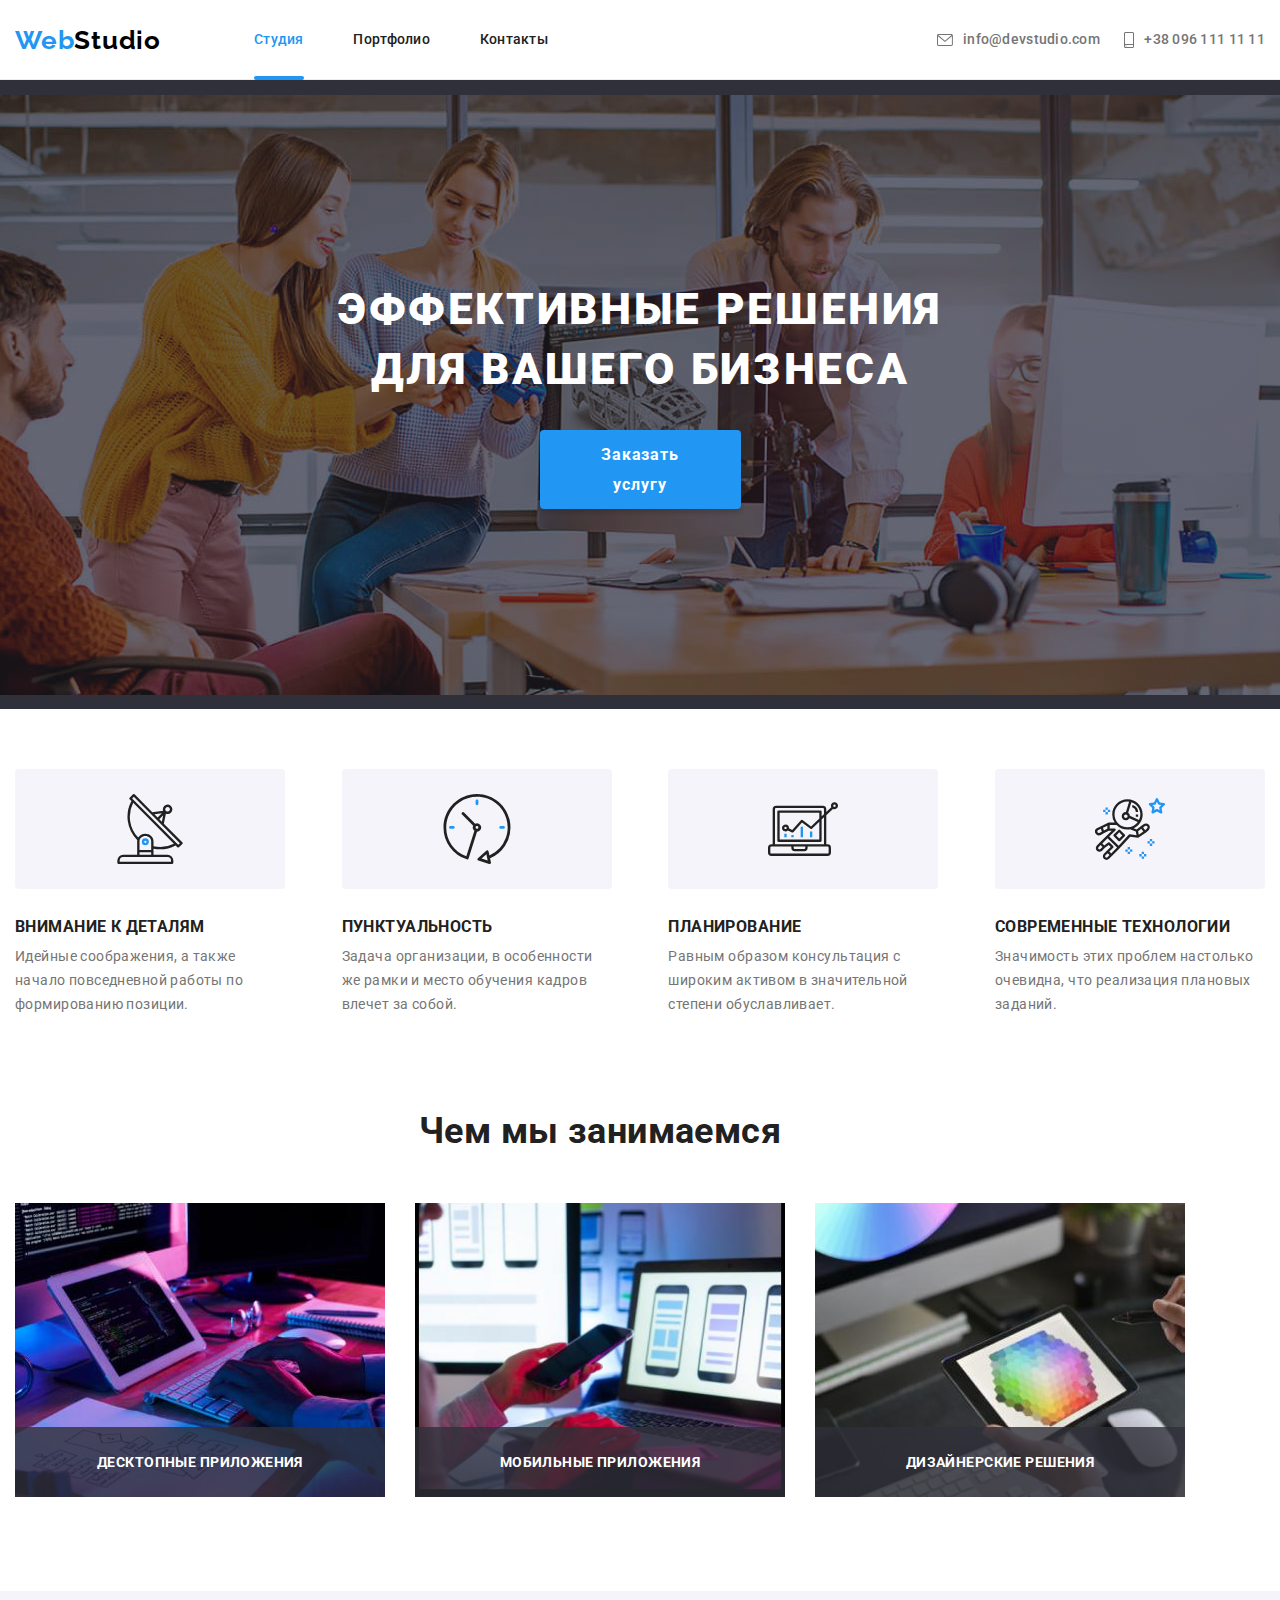
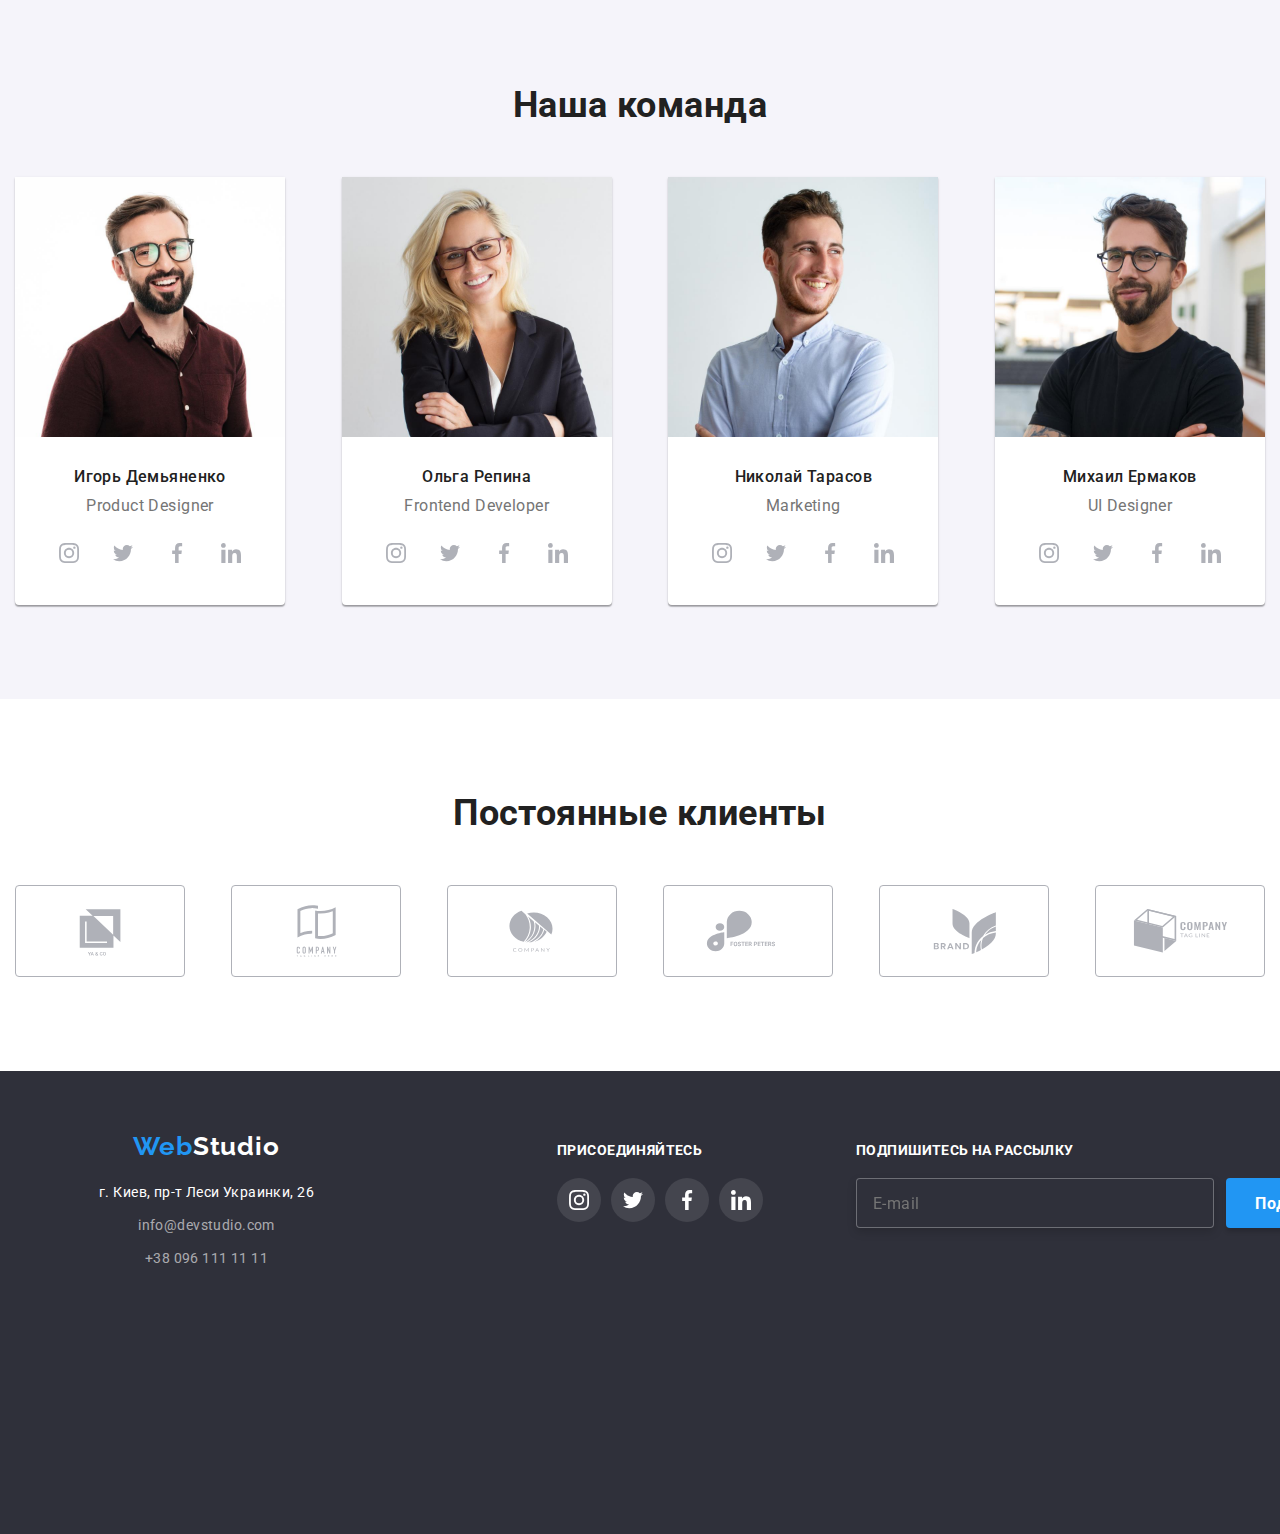
==== commit 44229052: "Portfolio" ====
--- a/index.html
+++ b/index.html
@@ -305,7 +305,7 @@
         <!--Подвал сайта-->
         <footer class="footer">
             <div class="container">
-                <div>
+                <div class="footer__box">
                     <a href="/" class="logo">Web<span class="footer__logo">Studio</span></a>
 
                     <address class="footer__address">
--- a/css/main.min.css
+++ b/css/main.min.css
@@ -1,2 +1,2 @@
-/*! modern-normalize v0.6.0 | MIT License | https://github.com/sindresorhus/modern-normalize */*,*::before,*::after{-webkit-box-sizing:border-box;box-sizing:border-box}:root{-moz-tab-size:4;-o-tab-size:4;tab-size:4}html{line-height:1.15;-webkit-text-size-adjust:100%}body{margin:0}body{font-family:system-ui,-apple-system,"Segoe UI",Roboto,Helvetica,Arial,sans-serif,"Apple Color Emoji","Segoe UI Emoji"}hr{height:0}abbr[title]{-webkit-text-decoration:underline dotted;text-decoration:underline dotted}b,strong{font-weight:bolder}code,kbd,samp,pre{font-family:SFMono-Regular, Consolas, "Liberation Mono", Menlo, monospace;font-size:1em}small{font-size:80%}sub,sup{font-size:75%;line-height:0;position:relative;vertical-align:baseline}sub{bottom:-0.25em}sup{top:-0.5em}button,input,optgroup,select,textarea{font-family:inherit;font-size:100%;line-height:1.15;margin:0}button,select{text-transform:none}button,[type="button"],[type="reset"],[type="submit"]{-webkit-appearance:button}button::-moz-focus-inner,[type="button"]::-moz-focus-inner,[type="reset"]::-moz-focus-inner,[type="submit"]::-moz-focus-inner{border-style:none;padding:0}button:-moz-focusring,[type="button"]:-moz-focusring,[type="reset"]:-moz-focusring,[type="submit"]:-moz-focusring{outline:1px dotted ButtonText}fieldset{padding:0.35em 0.75em 0.625em}legend{padding:0}progress{vertical-align:baseline}[type="number"]::-webkit-inner-spin-button,[type="number"]::-webkit-outer-spin-button{height:auto}[type="search"]{-webkit-appearance:textfield;outline-offset:-2px}[type="search"]::-webkit-search-decoration{-webkit-appearance:none}::-webkit-file-upload-button{-webkit-appearance:button;font:inherit}summary{display:list-item}body{color:#757575;background-color:#fff;font-family:Roboto,sans-serif;font-style:normal;font-weight:normal;font-size:14px;line-height:1.71;letter-spacing:0.03em}.container{width:100%;padding-left:15px;padding-right:15px;margin-left:auto;margin-right:auto}@media screen and (min-width: 320px){.container{min-width:320px}}@media screen and (min-width: 768px){.container{min-width:768px}}@media screen and (min-width: 1200px){.container{min-width:1200px}}.section{padding-top:94px;padding-bottom:94px}.flex{display:-webkit-box;display:-ms-flexbox;display:flex;-webkit-box-align:center;-ms-flex-align:center;align-items:center;-webkit-box-pack:justify;-ms-flex-pack:justify;justify-content:space-between}h1,h2,h3,p,ul{margin:0;padding:0}ul{list-style:none}img{border:0;display:block}.none-title{visibility:hidden;position:absolute;width:1px;height:1px;margin:-1px;padding:0;overflow:hidden;border:0;clip:rect(0 0 0 0)}.title{color:#212121}.logo{color:#2196f3;font-family:Raleway, sans-serif;font-style:normal;font-weight:bold;font-size:24px;line-height:1.17;letter-spacing:0.03em;text-decoration:none}@media screen and (min-width: 1200px){.logo{font-size:26px;line-height:1.19}}.header{position:relative;width:100%;top:0;left:0;background-color:#fff}@media screen and (min-width: 768px){.header{border-bottom:1px solid #ececec}}.header__part{-webkit-box-pack:start;-ms-flex-pack:start;justify-content:flex-start;padding-top:11px;padding-bottom:11px}@media screen and (min-width: 768px){.header__part{padding-top:21px;padding-bottom:20px}}.header__logo{color:#000000}.header__button{position:absolute;top:22px;right:22px;background-color:transparent;border:none;display:-webkit-box;display:-ms-flexbox;display:flex;-webkit-box-align:center;-ms-flex-align:center;align-items:center;-webkit-box-pack:center;-ms-flex-pack:center;justify-content:center;padding:0;-webkit-transition:fill 250ms cubic-bezier(0.4, 0, 0.2, 1);transition:fill 250ms cubic-bezier(0.4, 0, 0.2, 1)}.header__button:hover,.header__button:focus{fill:#2196f3;cursor:pointer}@media screen and (min-width: 768px){.header__button{display:none}}@media screen and (min-width: 1200px){.header__button{display:none}}.header__box{position:relative;height:38px;width:100%}.header__kontakt{display:none}@media screen and (min-width: 768px){.header__kontakt{position:absolute;top:0;right:0;display:-webkit-box;display:-ms-flexbox;display:flex;-webkit-box-orient:vertical;-webkit-box-direction:normal;-ms-flex-direction:column;flex-direction:column;-ms-flex-line-pack:start;align-content:flex-start}}@media screen and (min-width: 1200px){.header__kontakt{position:absolute;top:11px;right:0;width:328px;display:-webkit-box;display:-ms-flexbox;display:flex;-webkit-box-orient:horizontal;-webkit-box-direction:normal;-ms-flex-direction:row;flex-direction:row;-webkit-box-align:center;-ms-flex-align:center;align-items:center;-webkit-box-pack:justify;-ms-flex-pack:justify;justify-content:space-between}}.header__link{color:#212121;font-family:Roboto,sans-serif;font-style:normal;font-weight:500;font-size:14px;line-height:1.14;letter-spacing:0.02em;text-decoration:none;-webkit-transition:color 250ms cubic-bezier(0.4, 0, 0.2, 1);transition:color 250ms cubic-bezier(0.4, 0, 0.2, 1);color:#757575;display:-webkit-box;display:-ms-flexbox;display:flex;-webkit-box-align:center;-ms-flex-align:center;align-items:center}.header__link:hover,.header__link:focus{color:#2196f3}.header__link:hover .header__icon,.header__link:focus .header__icon{fill:#2196f3;cursor:pointer}@media screen and (min-width: 768px){.header__link{font-size:12px;line-height:1.17;margin-bottom:10px}}@media screen and (min-width: 1200px){.header__link{font-size:14px;line-height:1.14;margin-bottom:0}}.header__icon-envelope,.header__icon-smartphone{fill:currentColor;margin-right:8px;-webkit-transition:fill 250ms cubic-bezier(0.4, 0, 0.2, 1);transition:fill 250ms cubic-bezier(0.4, 0, 0.2, 1)}@media screen and (min-width: 1200px){.header__icon-envelope,.header__icon-smartphone{margin-right:10px}}.header__icon-envelope{width:14px;height:10px}@media screen and (min-width: 1200px){.header__icon-envelope{width:16px;height:12px}}.header__icon-smartphone{width:10px;height:14px}@media screen and (min-width: 1200px){.header__icon-smartphone{width:10px;height:16px}}.nav{display:none}@media screen and (min-width: 768px){.nav{display:inline-block;margin-left:88px}}@media screen and (min-width: 1200px){.nav{margin-left:93px}}.nav__list{width:294px;-webkit-box-pack:justify;-ms-flex-pack:justify;justify-content:space-between}.nav__link{color:#212121;font-family:Roboto,sans-serif;font-style:normal;font-weight:500;font-size:14px;line-height:1.14;letter-spacing:0.02em;text-decoration:none;-webkit-transition:color 250ms cubic-bezier(0.4, 0, 0.2, 1);transition:color 250ms cubic-bezier(0.4, 0, 0.2, 1)}.nav__link:hover,.nav__link:focus{color:#2196f3}.nav__box{position:relative}.nav__link--current{color:#2196f3}.nav__link--current::after{content:"";display:inline-block;width:100%;height:4px;background:#2196f3;border-radius:2px;position:absolute;top:48px;right:0}.hero{background-color:#2f303a;text-align:center;padding-top:118px;padding-bottom:118px;background-image:-webkit-gradient(linear, left top, right top, from(rgba(47,48,58,0.4)), to(rgba(47,48,58,0.4))),url("../images/hero/hero.jpg");background-image:linear-gradient(to right, rgba(47,48,58,0.4), rgba(47,48,58,0.4)),url("../images/hero/hero.jpg");background-repeat:no-repeat;background-position:center;background-size:cover}@media screen and (min-width: 768px){.hero{background-image:-webkit-gradient(linear, left top, right top, from(rgba(47,48,58,0.4)), to(rgba(47,48,58,0.4))),url("../images/hero/hero-tablet.jpg");background-image:linear-gradient(to right, rgba(47,48,58,0.4), rgba(47,48,58,0.4)),url("../images/hero/hero-tablet.jpg")}}@media screen and (min-width: 1200px){.hero{padding-top:200px;padding-bottom:200px;background-image:-webkit-gradient(linear, left top, right top, from(rgba(47,48,58,0.4)), to(rgba(47,48,58,0.4))),url("../images/hero/hero-desktop.jpg");background-image:linear-gradient(to right, rgba(47,48,58,0.4), rgba(47,48,58,0.4)),url("../images/hero/hero-desktop.jpg");background-size:1600px}}@media (min-device-pixel-ratio: 2), (-webkit-min-device-pixel-ratio: 2), (min-resolution: 192dpi), (min-resolution: 2dppx){.hero{background-image:-webkit-gradient(linear, left top, right top, from(rgba(47,48,58,0.4)), to(rgba(47,48,58,0.4))),url("../images/hero/hero2x.jpg");background-image:linear-gradient(to right, rgba(47,48,58,0.4), rgba(47,48,58,0.4)),url("../images/hero/hero2x.jpg")}}@media screen and (min-device-pixel-ratio: 2) and (min-width: 768px), screen and (-webkit-min-device-pixel-ratio: 2) and (min-width: 768px), screen and (min-resolution: 192dpi) and (min-width: 768px), screen and (min-resolution: 2dppx) and (min-width: 768px){.hero{background-image:-webkit-gradient(linear, left top, right top, from(rgba(47,48,58,0.4)), to(rgba(47,48,58,0.4))),url("../images/hero/hero-tablet2x.jpg");background-image:linear-gradient(to right, rgba(47,48,58,0.4), rgba(47,48,58,0.4)),url("../images/hero/hero-tablet2x.jpg")}}@media screen and (min-device-pixel-ratio: 2) and (min-width: 1200px), screen and (-webkit-min-device-pixel-ratio: 2) and (min-width: 1200px), screen and (min-resolution: 192dpi) and (min-width: 1200px), screen and (min-resolution: 2dppx) and (min-width: 1200px){.hero{background-image:-webkit-gradient(linear, left top, right top, from(rgba(47,48,58,0.4)), to(rgba(47,48,58,0.4))),url("../images/hero/hero-desktop2x.jpg");background-image:linear-gradient(to right, rgba(47,48,58,0.4), rgba(47,48,58,0.4)),url("../images/hero/hero-desktop2x.jpg")}}.hero .container{width:100vw;padding-left:0;padding-right:0}.hero__title{margin-bottom:30px;color:#fff;font-weight:900;font-size:26px;line-height:1.62;letter-spacing:0.06em;text-transform:uppercase}@media screen and (min-width: 1200px){.hero__title{font-size:44px;line-height:1.36}}.hero__button{width:201px;padding:10px 32px;margin:0 auto}.button{color:#fff;background-color:#2196f3;border:0;-webkit-box-shadow:0px 4px 4px rgba(0,0,0,0.15);box-shadow:0px 4px 4px rgba(0,0,0,0.15);border-radius:4px;font-family:Roboto,sans-serif;font-style:normal;font-weight:bold;font-size:16px;line-height:1.87;letter-spacing:0.06em;text-align:center;text-decoration:none;-webkit-transition:background 250ms cubic-bezier(0.4, 0, 0.2, 1);transition:background 250ms cubic-bezier(0.4, 0, 0.2, 1)}.button:hover,.button:focus{background:#188ce8;cursor:pointer}.benefit__section{padding-top:60px;padding-bottom:30px}@media screen and (min-width: 1200px){.benefit__section{padding-bottom:94px}}@media screen and (min-width: 768px){.benefits{display:-webkit-box;display:-ms-flexbox;display:flex;-ms-flex-wrap:wrap;flex-wrap:wrap;margin-left:-15px;margin-right:-15px}}@media screen and (min-width: 1200px){.benefits{display:-webkit-box;display:-ms-flexbox;display:flex;-webkit-box-align:center;-ms-flex-align:center;align-items:center;-webkit-box-pack:justify;-ms-flex-pack:justify;justify-content:space-between}}.benefits__item{width:100%;margin-bottom:30px}@media screen and (min-width: 768px){.benefits__item{width:354px;margin-left:15px;margin-right:15px}}@media screen and (min-width: 1200px){.benefits__item{width:270px;margin-bottom:0}}.benefits__box{text-align:center;height:120px;margin-bottom:30px;background:#f5f4fa;border-radius:4px;padding:25px 100px}.benefits__name{font-weight:bold;text-align:center;line-height:16px;text-transform:uppercase;margin-bottom:10px}@media screen and (min-width: 768px){.benefits__name{text-align:left}}.products{display:none}@media screen and (min-width: 768px){.products{display:none}}@media screen and (min-width: 1200px){.products{display:inline-block}}.products__studio{padding-top:0}.products__title{font-weight:bold;font-size:36px;line-height:1.16;text-align:center;margin-bottom:50px}.products__box{position:relative}.products__name{font-weight:bold;font-size:14px;line-height:16px;text-align:center;text-transform:uppercase;color:#fff;padding:27px 82px;position:absolute;width:100%;height:70px;bottom:0;background-color:rgba(47,48,58,0.8)}.team{background:#f5f4fa}.team .section{padding-top:60px;padding-bottom:30px}@media screen and (min-width: 1200px){.team .section{padding-top:94px;padding-bottom:94px}}.team__title{font-weight:bold;font-size:36px;line-height:1.16;text-align:center;margin-bottom:50px;font-size:28px;line-height:1.18;margin-bottom:30px}@media screen and (min-width: 1200px){.team__title{font-weight:bold;font-size:36px;line-height:1.16;text-align:center;margin-bottom:50px;text-align:center;margin-bottom:50px}}@media screen and (min-width: 768px){.team__employees{display:-webkit-box;display:-ms-flexbox;display:flex;-ms-flex-wrap:wrap;flex-wrap:wrap;margin-left:-15px;margin-right:-15px}}@media screen and (min-width: 1200px){.team__employees{display:-webkit-box;display:-ms-flexbox;display:flex;-webkit-box-align:center;-ms-flex-align:center;align-items:center;-webkit-box-pack:justify;-ms-flex-pack:justify;justify-content:space-between}}.team__employee{width:450px;height:622px;margin-bottom:30px;text-align:center;-webkit-box-shadow:0px 1px 3px rgba(0,0,0,0.12),0px 1px 1px rgba(0,0,0,0.14),0px 2px 1px rgba(0,0,0,0.2);box-shadow:0px 1px 3px rgba(0,0,0,0.12),0px 1px 1px rgba(0,0,0,0.14),0px 2px 1px rgba(0,0,0,0.2);border-radius:0px 0px 4px 4px;background-color:#fff;-webkit-transition:fill 250ms cubic-bezier(0.4, 0, 0.2, 1),background-color 250ms cubic-bezier(0.4, 0, 0.2, 1);transition:fill 250ms cubic-bezier(0.4, 0, 0.2, 1),background-color 250ms cubic-bezier(0.4, 0, 0.2, 1)}@media screen and (min-width: 768px){.team__employee{width:354px;height:536px;margin-left:15px;margin-right:15px}}@media screen and (min-width: 1200px){.team__employee{width:270px;height:428px;margin-bottom:0}}.team__photo{width:450px;height:460px}@media screen and (min-width: 768px){.team__photo{width:354px;height:374px}}@media screen and (min-width: 1200px){.team__photo{width:270px;height:260px}}.team__employee-description,.team__employee-name{font-size:16px;line-height:1.19}.team__employee-name{font-weight:500;margin-top:30px;margin-bottom:10px}.team__employee-description{margin-bottom:16px}.team__social-links{width:206px;height:44px;margin-left:122px;margin-bottom:24px}@media screen and (min-width: 768px){.team__social-links{margin-left:74px}}@media screen and (min-width: 1200px){.team__social-links{margin-left:32px;margin-bottom:30px}}.box-links{width:44px;height:44px;padding:12px;border-radius:50%;-webkit-transition:fill 250ms cubic-bezier(0.4, 0, 0.2, 1),background-color 250ms cubic-bezier(0.4, 0, 0.2, 1);transition:fill 250ms cubic-bezier(0.4, 0, 0.2, 1),background-color 250ms cubic-bezier(0.4, 0, 0.2, 1)}.team__employees .icon-team{fill:#afb1b8;-webkit-transition:fill 250ms cubic-bezier(0.4, 0, 0.2, 1),background-color 250ms cubic-bezier(0.4, 0, 0.2, 1);transition:fill 250ms cubic-bezier(0.4, 0, 0.2, 1),background-color 250ms cubic-bezier(0.4, 0, 0.2, 1)}.box-links:hover,.box-links:focus{background-color:#2196f3;cursor:pointer}.box-links:hover .icon-team,.box-links:focus .icon-team{fill:#fff}.customer .section{padding-top:60px;padding-bottom:30px}@media screen and (min-width: 1200px){.customer .section{padding-top:94px;padding-bottom:94px}}.customer__title{font-weight:bold;font-size:36px;line-height:1.16;text-align:center;margin-bottom:50px;font-size:28px;line-height:1.18;margin-bottom:30px}@media screen and (min-width: 1200px){.customer__title{font-weight:bold;font-size:36px;line-height:1.16;text-align:center;margin-bottom:50px;text-align:center;margin-bottom:50px}}.customer__items{display:-webkit-box;display:-ms-flexbox;display:flex;-ms-flex-wrap:wrap;flex-wrap:wrap;margin-left:-15px;margin-right:-15px}@media screen and (min-width: 1200px){.customer__items{display:-webkit-box;display:-ms-flexbox;display:flex;-webkit-box-align:center;-ms-flex-align:center;align-items:center;-webkit-box-pack:justify;-ms-flex-pack:justify;justify-content:space-between}}.customer__box{width:210px;height:92px;margin-left:15px;margin-right:15px;margin-bottom:30px;border:1px solid #afb1b8;-webkit-box-sizing:border-box;box-sizing:border-box;border-radius:4px;padding:16px 52px;-webkit-transition:border 250ms cubic-bezier(0.4, 0, 0.2, 1),fill 250ms cubic-bezier(0.4, 0, 0.2, 1);transition:border 250ms cubic-bezier(0.4, 0, 0.2, 1),fill 250ms cubic-bezier(0.4, 0, 0.2, 1)}.customer__box:hover,.customer__box:focus{border:1px solid #2196f3;cursor:pointer}@media screen and (min-width: 768px){.customer__box{width:226px;padding:16px 60px}}@media screen and (min-width: 1200px){.customer__box{width:170px;padding:16px 32px;margin-bottom:0}}.customer__icon{fill:#afb1b8;-webkit-transition:fill 250ms cubic-bezier(0.4, 0, 0.2, 1),background-color 250ms cubic-bezier(0.4, 0, 0.2, 1);transition:fill 250ms cubic-bezier(0.4, 0, 0.2, 1),background-color 250ms cubic-bezier(0.4, 0, 0.2, 1)}.customer__box:hover .customer__icon,.customer__box:focus .customer__icon{fill:#2196f3}.footer{background-color:#2f303a;padding-top:60px;padding-bottom:60px}.footer__logo,.footer__address{color:#fff}.footer__link{color:#212121;font-family:Roboto,sans-serif;font-style:normal;font-weight:500;font-size:14px;line-height:1.14;letter-spacing:0.02em;text-decoration:none;-webkit-transition:color 250ms cubic-bezier(0.4, 0, 0.2, 1);transition:color 250ms cubic-bezier(0.4, 0, 0.2, 1);color:rgba(255,255,255,0.6);font-weight:normal;line-height:1.71;letter-spacing:0.03em;cursor:pointer}.footer__link:hover,.footer__link:focus{color:#2196f3}.footer__kontakt{width:231px;font-style:normal;margin-top:20px}.footer__email{margin-top:9px;margin-bottom:9px}@media screen and (min-width: 1200px){.footer .container{display:-webkit-box;display:-ms-flexbox;display:flex}}.footer-links{width:260px;margin-left:70px;padding-top:12px;font-weight:bold;line-height:1.14;text-transform:uppercase;color:#fff}.footer-links .icon{fill:#fff}.footer-link{margin-bottom:20px}.social-links{width:206px}.footer-links .box{width:44px;height:44px;border-radius:50%;padding:12px;-webkit-transition:background-color 250ms cubic-bezier(0.4, 0, 0.2, 1);transition:background-color 250ms cubic-bezier(0.4, 0, 0.2, 1)}.footer-links .box{background-color:rgba(255,255,255,0.1)}.footer-links .box:focus,.footer-links .box:hover{background-color:#2196f3;cursor:pointer}.footer-forms{min-width:570px;height:86px;padding-top:12px;margin-left:93px}.form-title{font-weight:bold;line-height:1.14;text-transform:uppercase;color:#fff;margin-bottom:20px}@media screen and (min-width: 1200px){.footer-form{display:-webkit-box;display:-ms-flexbox;display:flex}}.footer-button{position:relative;width:200px;height:50px;padding:10px 62px 10px 29px}.footer-form .icon{position:absolute;bottom:13px;right:28px}.footer-forms .form-field{width:358px;height:50px;margin-right:12px;border:1px solid rgba(255,255,255,0.3);-webkit-box-sizing:border-box;box-sizing:border-box;-webkit-filter:drop-shadow(0px 4px 4px rgba(0,0,0,0.15));filter:drop-shadow(0px 4px 4px rgba(0,0,0,0.15));border-radius:4px;background-color:#2f303a;padding-left:16px;font-family:Roboto,sans-serif;font-style:normal;font-weight:normal;font-size:16px;line-height:1.25;letter-spacing:0.03em;color:rgba(255,255,255,0.6)}.backdrop{position:fixed;z-index:7;top:0;left:0;width:100%;height:100%;background-color:rgba(0,0,0,0.2);-webkit-transition:opacity 500ms linear, visibility 500ms linear;transition:opacity 500ms linear, visibility 500ms linear}.backdrop.is-hidden{opacity:0;pointer-events:none}.modal{position:absolute;top:50%;left:50%;-webkit-transform:translate(-50%, -50%);transform:translate(-50%, -50%);min-height:581px;min-width:528px;border-radius:4px;background-color:#fff;-webkit-animation:animate75 3000ms;animation:animate75 3000ms}@-webkit-keyframes animate75{50%{-webkit-transform:scale(0.75);transform:scale(0.75)}0%{-webkit-transform:scale(1);transform:scale(1)}}@keyframes animate75{50%{-webkit-transform:scale(0.75);transform:scale(0.75)}0%{-webkit-transform:scale(1);transform:scale(1)}}.modal-close{width:30px;height:30px;position:absolute;top:8px;right:8px;border-radius:50%;border:1px solid rgba(0,0,0,0.1);background-color:transparent;display:-webkit-box;display:-ms-flexbox;display:flex;-webkit-box-align:center;-ms-flex-align:center;align-items:center;-webkit-box-pack:center;-ms-flex-pack:center;justify-content:center;-webkit-transition:fill 250ms cubic-bezier(0.4, 0, 0.2, 1);transition:fill 250ms cubic-bezier(0.4, 0, 0.2, 1)}.modal-close:hover,.modal-close:focus{fill:#2196f3;cursor:pointer}.modal-forms{position:relative;top:40px;left:0;padding:0 40px 50px}.modal-title{font-weight:bold;font-size:20px;line-height:1.15;letter-spacing:0.03em;text-align:center;color:#212121;margin-bottom:12px}.modal-forms .form-field{position:relative;display:-webkit-box;display:-ms-flexbox;display:flex;-webkit-box-orient:vertical;-webkit-box-direction:normal;-ms-flex-direction:column;flex-direction:column;font-size:12px;line-height:1.17;letter-spacing:0.01em;margin-bottom:10px;outline:none;-webkit-transition:border 250ms cubic-bezier(0.4, 0, 0.2, 1);transition:border 250ms cubic-bezier(0.4, 0, 0.2, 1)}.modal-label{margin-bottom:4px}.modal-input{width:100%;height:40px;padding-left:42px;border:1px solid rgba(33,33,33,0.2);-webkit-box-sizing:border-box;box-sizing:border-box;border-radius:4px;outline:none;-webkit-transition:border 250ms cubic-bezier(0.4, 0, 0.2, 1);transition:border 250ms cubic-bezier(0.4, 0, 0.2, 1)}.modal-forms .modal-input:focus,.modal-forms .modal-input:hover,.form-field .comment:focus,.form-field .comment:hover{border:1px solid #2196f3;cursor:pointer}.input-icon{position:absolute;bottom:11px;left:12px}.input-hover:focus .input-icon,.input-hover:hover .input-icon{fill:#2196f3;cursor:pointer}.input-hover:focus-within .modal-input,.form-field:focus-within .comment{border-color:#2196f3}.input-hover:focus-within .input-icon{fill:#2196f3}.form-field .comment{resize:none;width:100%;height:120px;padding:12px 16px;margin-bottom:10px;border:1px solid rgba(33,33,33,0.2);-webkit-box-sizing:border-box;box-sizing:border-box;border-radius:4px;outline:none;-webkit-transition:border 250ms cubic-bezier(0.4, 0, 0.2, 1);transition:border 250ms cubic-bezier(0.4, 0, 0.2, 1)}.form-field textarea::-webkit-input-placeholder{color:rgba(117,117,117,0.5)}.form-field textarea:-ms-input-placeholder{color:rgba(117,117,117,0.5)}.form-field textarea::-ms-input-placeholder{color:rgba(117,117,117,0.5)}.form-field textarea::placeholder{color:rgba(117,117,117,0.5)}.form-policy{position:relative;overflow:hidden;width:425px;height:24px;margin:0 auto 30px;text-align:center}.policy-icons{position:absolute;left:0;top:5px;width:16px;height:15px;border:2px solid #000000;border-radius:2px;cursor:pointer;border-radius:3px;background-repeat:no-repeat}.form-policy input:checked+.policy-icons{background-color:#2196f3;border:2px solid #2196f3;background-image:url(..//images/icon-check.svg);background-repeat:no-repeat;background-position:center}.form-policy .link{color:#2196f3}.modal-button{position:absolute;bottom:0;right:164px;width:200px;height:50px;padding:10px 55px 10px 56px}
+/*! modern-normalize v0.6.0 | MIT License | https://github.com/sindresorhus/modern-normalize */*,*::before,*::after{-webkit-box-sizing:border-box;box-sizing:border-box}:root{-moz-tab-size:4;-o-tab-size:4;tab-size:4}html{line-height:1.15;-webkit-text-size-adjust:100%}body{margin:0}body{font-family:system-ui,-apple-system,"Segoe UI",Roboto,Helvetica,Arial,sans-serif,"Apple Color Emoji","Segoe UI Emoji"}hr{height:0}abbr[title]{-webkit-text-decoration:underline dotted;text-decoration:underline dotted}b,strong{font-weight:bolder}code,kbd,samp,pre{font-family:SFMono-Regular, Consolas, "Liberation Mono", Menlo, monospace;font-size:1em}small{font-size:80%}sub,sup{font-size:75%;line-height:0;position:relative;vertical-align:baseline}sub{bottom:-0.25em}sup{top:-0.5em}button,input,optgroup,select,textarea{font-family:inherit;font-size:100%;line-height:1.15;margin:0}button,select{text-transform:none}button,[type="button"],[type="reset"],[type="submit"]{-webkit-appearance:button}button::-moz-focus-inner,[type="button"]::-moz-focus-inner,[type="reset"]::-moz-focus-inner,[type="submit"]::-moz-focus-inner{border-style:none;padding:0}button:-moz-focusring,[type="button"]:-moz-focusring,[type="reset"]:-moz-focusring,[type="submit"]:-moz-focusring{outline:1px dotted ButtonText}fieldset{padding:0.35em 0.75em 0.625em}legend{padding:0}progress{vertical-align:baseline}[type="number"]::-webkit-inner-spin-button,[type="number"]::-webkit-outer-spin-button{height:auto}[type="search"]{-webkit-appearance:textfield;outline-offset:-2px}[type="search"]::-webkit-search-decoration{-webkit-appearance:none}::-webkit-file-upload-button{-webkit-appearance:button;font:inherit}summary{display:list-item}body{color:#757575;background-color:#fff;font-family:Roboto,sans-serif;font-style:normal;font-weight:normal;font-size:14px;line-height:1.71;letter-spacing:0.03em}.container{width:100%;padding-left:15px;padding-right:15px;margin-left:auto;margin-right:auto}@media screen and (min-width: 320px){.container{min-width:320px}}@media screen and (min-width: 768px){.container{min-width:768px}}@media screen and (min-width: 1200px){.container{min-width:1200px}}.section{padding-top:94px;padding-bottom:94px}.flex{display:-webkit-box;display:-ms-flexbox;display:flex;-webkit-box-align:center;-ms-flex-align:center;align-items:center;-webkit-box-pack:justify;-ms-flex-pack:justify;justify-content:space-between}h1,h2,h3,p,ul{margin:0;padding:0}ul{list-style:none}img{border:0;display:block}.none-title{visibility:hidden;position:absolute;width:1px;height:1px;margin:-1px;padding:0;overflow:hidden;border:0;clip:rect(0 0 0 0)}.title{color:#212121}.logo{color:#2196f3;font-family:Raleway, sans-serif;font-style:normal;font-weight:bold;font-size:24px;line-height:1.17;letter-spacing:0.03em;text-decoration:none}@media screen and (min-width: 1200px){.logo{font-size:26px;line-height:1.19}}.header{position:relative;width:100%;top:0;left:0;background-color:#fff;border-bottom:1px solid #ececec}.header__part{-webkit-box-pack:start;-ms-flex-pack:start;justify-content:flex-start;padding-top:11px;padding-bottom:11px}@media screen and (min-width: 768px){.header__part{padding-top:21px;padding-bottom:20px}}.header__logo{color:#000000}.header__button{position:absolute;top:22px;right:22px;background-color:transparent;border:none;display:-webkit-box;display:-ms-flexbox;display:flex;-webkit-box-align:center;-ms-flex-align:center;align-items:center;-webkit-box-pack:center;-ms-flex-pack:center;justify-content:center;padding:0;-webkit-transition:fill 250ms cubic-bezier(0.4, 0, 0.2, 1);transition:fill 250ms cubic-bezier(0.4, 0, 0.2, 1)}.header__button:hover,.header__button:focus{fill:#2196f3;cursor:pointer}@media screen and (min-width: 768px){.header__button{display:none}}@media screen and (min-width: 1200px){.header__button{display:none}}.header__box{position:relative;height:38px;width:100%}.header__kontakt{display:none}@media screen and (min-width: 768px){.header__kontakt{position:absolute;top:0;right:0;display:-webkit-box;display:-ms-flexbox;display:flex;-webkit-box-orient:vertical;-webkit-box-direction:normal;-ms-flex-direction:column;flex-direction:column;-ms-flex-line-pack:start;align-content:flex-start}}@media screen and (min-width: 1200px){.header__kontakt{position:absolute;top:11px;right:0;width:328px;display:-webkit-box;display:-ms-flexbox;display:flex;-webkit-box-orient:horizontal;-webkit-box-direction:normal;-ms-flex-direction:row;flex-direction:row;-webkit-box-align:center;-ms-flex-align:center;align-items:center;-webkit-box-pack:justify;-ms-flex-pack:justify;justify-content:space-between}}.header__link{color:#212121;font-family:Roboto,sans-serif;font-style:normal;font-weight:500;font-size:14px;line-height:1.14;letter-spacing:0.02em;text-decoration:none;-webkit-transition:color 250ms cubic-bezier(0.4, 0, 0.2, 1);transition:color 250ms cubic-bezier(0.4, 0, 0.2, 1);color:#757575;display:-webkit-box;display:-ms-flexbox;display:flex;-webkit-box-align:center;-ms-flex-align:center;align-items:center}.header__link:hover,.header__link:focus{color:#2196f3}.header__link:hover .header__icon,.header__link:focus .header__icon{fill:#2196f3;cursor:pointer}@media screen and (min-width: 768px){.header__link{font-size:12px;line-height:1.17;margin-bottom:10px}}@media screen and (min-width: 1200px){.header__link{font-size:14px;line-height:1.14;margin-bottom:0}}.header__icon-envelope,.header__icon-smartphone{fill:currentColor;margin-right:8px;-webkit-transition:fill 250ms cubic-bezier(0.4, 0, 0.2, 1);transition:fill 250ms cubic-bezier(0.4, 0, 0.2, 1)}@media screen and (min-width: 1200px){.header__icon-envelope,.header__icon-smartphone{margin-right:10px}}.header__icon-envelope{width:14px;height:10px}@media screen and (min-width: 1200px){.header__icon-envelope{width:16px;height:12px}}.header__icon-smartphone{width:10px;height:14px}@media screen and (min-width: 1200px){.header__icon-smartphone{width:10px;height:16px}}.nav{display:none}@media screen and (min-width: 768px){.nav{display:inline-block;margin-left:88px}}@media screen and (min-width: 1200px){.nav{margin-left:93px}}.nav__list{width:294px;-webkit-box-pack:justify;-ms-flex-pack:justify;justify-content:space-between}.nav__link{color:#212121;font-family:Roboto,sans-serif;font-style:normal;font-weight:500;font-size:14px;line-height:1.14;letter-spacing:0.02em;text-decoration:none;-webkit-transition:color 250ms cubic-bezier(0.4, 0, 0.2, 1);transition:color 250ms cubic-bezier(0.4, 0, 0.2, 1)}.nav__link:hover,.nav__link:focus{color:#2196f3}.nav__box{position:relative}.nav__link--current{color:#2196f3}.nav__link--current::after{content:"";display:inline-block;width:100%;height:4px;background:#2196f3;border-radius:2px;position:absolute;top:48px;right:0}.hero{background-color:#2f303a;text-align:center;padding-top:118px;padding-bottom:118px;background-image:-webkit-gradient(linear, left top, right top, from(rgba(47,48,58,0.4)), to(rgba(47,48,58,0.4))),url("../images/hero/hero.jpg");background-image:linear-gradient(to right, rgba(47,48,58,0.4), rgba(47,48,58,0.4)),url("../images/hero/hero.jpg");background-repeat:no-repeat;background-position:center;background-size:cover}@media screen and (min-width: 768px){.hero{background-image:-webkit-gradient(linear, left top, right top, from(rgba(47,48,58,0.4)), to(rgba(47,48,58,0.4))),url("../images/hero/hero-tablet.jpg");background-image:linear-gradient(to right, rgba(47,48,58,0.4), rgba(47,48,58,0.4)),url("../images/hero/hero-tablet.jpg")}}@media screen and (min-width: 1200px){.hero{padding-top:200px;padding-bottom:200px;background-image:-webkit-gradient(linear, left top, right top, from(rgba(47,48,58,0.4)), to(rgba(47,48,58,0.4))),url("../images/hero/hero-desktop.jpg");background-image:linear-gradient(to right, rgba(47,48,58,0.4), rgba(47,48,58,0.4)),url("../images/hero/hero-desktop.jpg");background-size:1600px}}@media (min-device-pixel-ratio: 2), (-webkit-min-device-pixel-ratio: 2), (min-resolution: 192dpi), (min-resolution: 2dppx){.hero{background-image:-webkit-gradient(linear, left top, right top, from(rgba(47,48,58,0.4)), to(rgba(47,48,58,0.4))),url("../images/hero/hero2x.jpg");background-image:linear-gradient(to right, rgba(47,48,58,0.4), rgba(47,48,58,0.4)),url("../images/hero/hero2x.jpg")}}@media screen and (min-device-pixel-ratio: 2) and (min-width: 768px), screen and (-webkit-min-device-pixel-ratio: 2) and (min-width: 768px), screen and (min-resolution: 192dpi) and (min-width: 768px), screen and (min-resolution: 2dppx) and (min-width: 768px){.hero{background-image:-webkit-gradient(linear, left top, right top, from(rgba(47,48,58,0.4)), to(rgba(47,48,58,0.4))),url("../images/hero/hero-tablet2x.jpg");background-image:linear-gradient(to right, rgba(47,48,58,0.4), rgba(47,48,58,0.4)),url("../images/hero/hero-tablet2x.jpg")}}@media screen and (min-device-pixel-ratio: 2) and (min-width: 1200px), screen and (-webkit-min-device-pixel-ratio: 2) and (min-width: 1200px), screen and (min-resolution: 192dpi) and (min-width: 1200px), screen and (min-resolution: 2dppx) and (min-width: 1200px){.hero{background-image:-webkit-gradient(linear, left top, right top, from(rgba(47,48,58,0.4)), to(rgba(47,48,58,0.4))),url("../images/hero/hero-desktop2x.jpg");background-image:linear-gradient(to right, rgba(47,48,58,0.4), rgba(47,48,58,0.4)),url("../images/hero/hero-desktop2x.jpg")}}.hero .container{width:100vw;padding-left:0;padding-right:0}.hero__title{margin-bottom:30px;color:#fff;font-weight:900;font-size:26px;line-height:1.62;letter-spacing:0.06em;text-transform:uppercase}@media screen and (min-width: 1200px){.hero__title{font-size:44px;line-height:1.36}}.hero__button{width:201px;padding:10px 32px;margin:0 auto}.button{color:#fff;background-color:#2196f3;border:0;-webkit-box-shadow:0px 4px 4px rgba(0,0,0,0.15);box-shadow:0px 4px 4px rgba(0,0,0,0.15);border-radius:4px;font-family:Roboto,sans-serif;font-style:normal;font-weight:bold;font-size:16px;line-height:1.87;letter-spacing:0.06em;text-align:center;text-decoration:none;-webkit-transition:background 250ms cubic-bezier(0.4, 0, 0.2, 1);transition:background 250ms cubic-bezier(0.4, 0, 0.2, 1)}.button:hover,.button:focus{background:#188ce8;cursor:pointer}.benefit__section{padding-top:60px;padding-bottom:30px}@media screen and (min-width: 1200px){.benefit__section{padding-bottom:94px}}@media screen and (min-width: 768px){.benefits{display:-webkit-box;display:-ms-flexbox;display:flex;-ms-flex-wrap:wrap;flex-wrap:wrap;margin-left:-15px;margin-right:-15px}}@media screen and (min-width: 1200px){.benefits{display:-webkit-box;display:-ms-flexbox;display:flex;-webkit-box-align:center;-ms-flex-align:center;align-items:center;-webkit-box-pack:justify;-ms-flex-pack:justify;justify-content:space-between}}.benefits__item{width:100%;margin-bottom:30px}@media screen and (min-width: 768px){.benefits__item{width:354px;margin-left:15px;margin-right:15px}}@media screen and (min-width: 1200px){.benefits__item{width:270px;margin-bottom:0}}.benefits__box{text-align:center;height:120px;margin-bottom:30px;background:#f5f4fa;border-radius:4px;padding:25px 100px}.benefits__name{font-weight:bold;text-align:center;line-height:16px;text-transform:uppercase;margin-bottom:10px}@media screen and (min-width: 768px){.benefits__name{text-align:left}}.products{display:none}@media screen and (min-width: 768px){.products{display:none}}@media screen and (min-width: 1200px){.products{display:inline-block}}.products__studio{padding-top:0}.products__title{font-weight:bold;font-size:36px;line-height:1.16;text-align:center;margin-bottom:50px}.products__box{position:relative}.products__name{font-weight:bold;font-size:14px;line-height:16px;text-align:center;text-transform:uppercase;color:#fff;padding:27px 82px;position:absolute;width:100%;height:70px;bottom:0;background-color:rgba(47,48,58,0.8)}.team{background:#f5f4fa}.team .section{padding-top:60px;padding-bottom:30px}@media screen and (min-width: 1200px){.team .section{padding-top:94px;padding-bottom:94px}}.team__title{font-weight:bold;font-size:36px;line-height:1.16;text-align:center;margin-bottom:50px;font-size:28px;line-height:1.18;margin-bottom:30px}@media screen and (min-width: 1200px){.team__title{font-weight:bold;font-size:36px;line-height:1.16;text-align:center;margin-bottom:50px;text-align:center;margin-bottom:50px}}@media screen and (min-width: 768px){.team__employees{display:-webkit-box;display:-ms-flexbox;display:flex;-ms-flex-wrap:wrap;flex-wrap:wrap;margin-left:-15px;margin-right:-15px}}@media screen and (min-width: 1200px){.team__employees{display:-webkit-box;display:-ms-flexbox;display:flex;-webkit-box-align:center;-ms-flex-align:center;align-items:center;-webkit-box-pack:justify;-ms-flex-pack:justify;justify-content:space-between}}.team__employee{width:450px;height:622px;margin-bottom:30px;text-align:center;-webkit-box-shadow:0px 1px 3px rgba(0,0,0,0.12),0px 1px 1px rgba(0,0,0,0.14),0px 2px 1px rgba(0,0,0,0.2);box-shadow:0px 1px 3px rgba(0,0,0,0.12),0px 1px 1px rgba(0,0,0,0.14),0px 2px 1px rgba(0,0,0,0.2);border-radius:0px 0px 4px 4px;background-color:#fff;-webkit-transition:fill 250ms cubic-bezier(0.4, 0, 0.2, 1),background-color 250ms cubic-bezier(0.4, 0, 0.2, 1);transition:fill 250ms cubic-bezier(0.4, 0, 0.2, 1),background-color 250ms cubic-bezier(0.4, 0, 0.2, 1)}@media screen and (min-width: 768px){.team__employee{width:354px;height:536px;margin-left:15px;margin-right:15px}}@media screen and (min-width: 1200px){.team__employee{width:270px;height:428px;margin-bottom:0}}.team__photo{width:450px;height:460px}@media screen and (min-width: 768px){.team__photo{width:354px;height:374px}}@media screen and (min-width: 1200px){.team__photo{width:270px;height:260px}}.team__employee-description,.team__employee-name{font-size:16px;line-height:1.19}.team__employee-name{font-weight:500;margin-top:30px;margin-bottom:10px}.team__employee-description{margin-bottom:16px}.team__social-links{width:206px;height:44px;margin-left:122px;margin-bottom:24px}@media screen and (min-width: 768px){.team__social-links{margin-left:74px}}@media screen and (min-width: 1200px){.team__social-links{margin-left:32px;margin-bottom:30px}}.box-links{width:44px;height:44px;padding:12px;border-radius:50%;-webkit-transition:fill 250ms cubic-bezier(0.4, 0, 0.2, 1),background-color 250ms cubic-bezier(0.4, 0, 0.2, 1);transition:fill 250ms cubic-bezier(0.4, 0, 0.2, 1),background-color 250ms cubic-bezier(0.4, 0, 0.2, 1)}.team__employees .icon-team{fill:#afb1b8;-webkit-transition:fill 250ms cubic-bezier(0.4, 0, 0.2, 1),background-color 250ms cubic-bezier(0.4, 0, 0.2, 1);transition:fill 250ms cubic-bezier(0.4, 0, 0.2, 1),background-color 250ms cubic-bezier(0.4, 0, 0.2, 1)}.box-links:hover,.box-links:focus{background-color:#2196f3;cursor:pointer}.box-links:hover .icon-team,.box-links:focus .icon-team{fill:#fff}.customer .section{padding-top:60px;padding-bottom:30px}@media screen and (min-width: 1200px){.customer .section{padding-top:94px;padding-bottom:94px}}.customer__title{font-weight:bold;font-size:36px;line-height:1.16;text-align:center;margin-bottom:50px;font-size:28px;line-height:1.18;margin-bottom:30px}@media screen and (min-width: 1200px){.customer__title{font-weight:bold;font-size:36px;line-height:1.16;text-align:center;margin-bottom:50px;text-align:center;margin-bottom:50px}}.customer__items{display:-webkit-box;display:-ms-flexbox;display:flex;-ms-flex-wrap:wrap;flex-wrap:wrap;margin-left:-15px;margin-right:-15px}@media screen and (min-width: 1200px){.customer__items{display:-webkit-box;display:-ms-flexbox;display:flex;-webkit-box-align:center;-ms-flex-align:center;align-items:center;-webkit-box-pack:justify;-ms-flex-pack:justify;justify-content:space-between}}.customer__box{width:210px;height:92px;margin-left:15px;margin-right:15px;margin-bottom:30px;border:1px solid #afb1b8;-webkit-box-sizing:border-box;box-sizing:border-box;border-radius:4px;padding:16px 52px;-webkit-transition:border 250ms cubic-bezier(0.4, 0, 0.2, 1),fill 250ms cubic-bezier(0.4, 0, 0.2, 1);transition:border 250ms cubic-bezier(0.4, 0, 0.2, 1),fill 250ms cubic-bezier(0.4, 0, 0.2, 1)}.customer__box:hover,.customer__box:focus{border:1px solid #2196f3;cursor:pointer}@media screen and (min-width: 768px){.customer__box{width:226px;padding:16px 60px}}@media screen and (min-width: 1200px){.customer__box{width:170px;padding:16px 32px;margin-bottom:0}}.customer__icon{fill:#afb1b8;-webkit-transition:fill 250ms cubic-bezier(0.4, 0, 0.2, 1),background-color 250ms cubic-bezier(0.4, 0, 0.2, 1);transition:fill 250ms cubic-bezier(0.4, 0, 0.2, 1),background-color 250ms cubic-bezier(0.4, 0, 0.2, 1)}.customer__box:hover .customer__icon,.customer__box:focus .customer__icon{fill:#2196f3}.footer{background-color:#2f303a;padding-top:60px;padding-bottom:60px;height:613px}@media screen and (min-width: 768px){.footer{height:463px}}.footer .container{display:-webkit-box;display:-ms-flexbox;display:flex;-webkit-box-orient:vertical;-webkit-box-direction:normal;-ms-flex-direction:column;flex-direction:column;-webkit-box-align:center;-ms-flex-align:center;align-items:center;text-align:center}@media screen and (min-width: 768px){.footer .container{position:relative;-webkit-box-orient:horizontal;-webkit-box-direction:normal;-ms-flex-direction:row;flex-direction:row}}@media screen and (min-width: 1200px){.footer .container{display:-webkit-box;display:-ms-flexbox;display:flex;-webkit-box-align:start;-ms-flex-align:start;align-items:flex-start;text-align:left}}@media screen and (min-width: 768px){.footer__box{display:-webkit-box;display:-ms-flexbox;display:flex;-webkit-box-orient:vertical;-webkit-box-direction:normal;-ms-flex-direction:column;flex-direction:column;-webkit-box-align:center;-ms-flex-align:center;align-items:center;text-align:center;margin-left:76px;margin-right:165px}}.footer__logo,.footer__address{color:#fff}.footer__link{color:#212121;font-family:Roboto,sans-serif;font-style:normal;font-weight:500;font-size:14px;line-height:1.14;letter-spacing:0.02em;text-decoration:none;-webkit-transition:color 250ms cubic-bezier(0.4, 0, 0.2, 1);transition:color 250ms cubic-bezier(0.4, 0, 0.2, 1);color:rgba(255,255,255,0.6);font-weight:normal;line-height:1.71;letter-spacing:0.03em;cursor:pointer}.footer__link:hover,.footer__link:focus{color:#2196f3}.footer__kontakt{font-style:normal;margin-top:20px;margin-bottom:60px}@media screen and (min-width: 768px){.footer__kontakt{width:231px}}.footer__email{margin-top:8px;margin-bottom:8px}@media screen and (min-width: 1200px){.footer__email{margin-top:9px;margin-bottom:9px}}.footer-links{margin-bottom:60px;font-weight:bold;line-height:1.14;text-transform:uppercase;color:#fff}@media screen and (min-width: 1200px){.footer-links{width:260px;margin-left:70px;padding-top:12px}}.footer-links .icon{fill:#fff}@media screen and (min-width: 1200px){.footer-link{margin-bottom:20px}}.social-links{width:206px;margin-top:20px}.footer-links .box{width:44px;height:44px;border-radius:50%;padding:12px;-webkit-transition:background-color 250ms cubic-bezier(0.4, 0, 0.2, 1);transition:background-color 250ms cubic-bezier(0.4, 0, 0.2, 1)}.footer-links .box{background-color:rgba(255,255,255,0.1)}.footer-links .box:focus,.footer-links .box:hover{background-color:#2196f3;cursor:pointer}.footer-forms{min-width:570px;height:86px}@media screen and (min-width: 1200px){.footer-forms{padding-top:12px;margin-left:93px}}.form-title{margin-bottom:20px;font-weight:bold;line-height:1.14;text-transform:uppercase;color:#fff}@media screen and (min-width: 1200px){.footer-form{display:-webkit-box;display:-ms-flexbox;display:flex}}.footer-button{position:relative;width:200px;height:50px;padding:10px 62px 10px 29px}.footer-form .icon{position:absolute;bottom:13px;right:28px}.footer-forms .form-field{width:450px;height:50px;margin-bottom:20px;border:1px solid rgba(255,255,255,0.3);-webkit-box-sizing:border-box;box-sizing:border-box;-webkit-filter:drop-shadow(0px 4px 4px rgba(0,0,0,0.15));filter:drop-shadow(0px 4px 4px rgba(0,0,0,0.15));border-radius:4px;background-color:#2f303a;padding-left:16px;font-family:Roboto,sans-serif;font-style:normal;font-weight:normal;font-size:16px;line-height:1.25;letter-spacing:0.03em;color:rgba(255,255,255,0.6)}@media screen and (min-width: 768px){.footer-forms .form-field{margin-right:25px;margin-left:25px}}@media screen and (min-width: 1200px){.footer-forms .form-field{margin-right:12px;margin-left:0;width:358px}}.backdrop{position:fixed;z-index:7;top:0;left:0;width:100%;height:100%;background-color:rgba(0,0,0,0.2);-webkit-transition:opacity 500ms linear, visibility 500ms linear;transition:opacity 500ms linear, visibility 500ms linear}.backdrop.is-hidden{opacity:0;pointer-events:none}.modal{position:absolute;top:50%;left:50%;-webkit-transform:translate(-50%, -50%);transform:translate(-50%, -50%);min-height:581px;min-width:528px;border-radius:4px;background-color:#fff;-webkit-animation:animate75 3000ms;animation:animate75 3000ms}@-webkit-keyframes animate75{50%{-webkit-transform:scale(0.75);transform:scale(0.75)}0%{-webkit-transform:scale(1);transform:scale(1)}}@keyframes animate75{50%{-webkit-transform:scale(0.75);transform:scale(0.75)}0%{-webkit-transform:scale(1);transform:scale(1)}}.modal-close{width:30px;height:30px;position:absolute;top:8px;right:8px;border-radius:50%;border:1px solid rgba(0,0,0,0.1);background-color:transparent;display:-webkit-box;display:-ms-flexbox;display:flex;-webkit-box-align:center;-ms-flex-align:center;align-items:center;-webkit-box-pack:center;-ms-flex-pack:center;justify-content:center;-webkit-transition:fill 250ms cubic-bezier(0.4, 0, 0.2, 1);transition:fill 250ms cubic-bezier(0.4, 0, 0.2, 1)}.modal-close:hover,.modal-close:focus{fill:#2196f3;cursor:pointer}.modal-forms{position:relative;top:40px;left:0;padding:0 40px 50px}.modal-title{font-weight:bold;font-size:20px;line-height:1.15;letter-spacing:0.03em;text-align:center;color:#212121;margin-bottom:12px}.modal-forms .form-field{position:relative;display:-webkit-box;display:-ms-flexbox;display:flex;-webkit-box-orient:vertical;-webkit-box-direction:normal;-ms-flex-direction:column;flex-direction:column;font-size:12px;line-height:1.17;letter-spacing:0.01em;margin-bottom:10px;outline:none;-webkit-transition:border 250ms cubic-bezier(0.4, 0, 0.2, 1);transition:border 250ms cubic-bezier(0.4, 0, 0.2, 1)}.modal-label{margin-bottom:4px}.modal-input{width:100%;height:40px;padding-left:42px;border:1px solid rgba(33,33,33,0.2);-webkit-box-sizing:border-box;box-sizing:border-box;border-radius:4px;outline:none;-webkit-transition:border 250ms cubic-bezier(0.4, 0, 0.2, 1);transition:border 250ms cubic-bezier(0.4, 0, 0.2, 1)}.modal-forms .modal-input:focus,.modal-forms .modal-input:hover,.form-field .comment:focus,.form-field .comment:hover{border:1px solid #2196f3;cursor:pointer}.input-icon{position:absolute;bottom:11px;left:12px}.input-hover:focus .input-icon,.input-hover:hover .input-icon{fill:#2196f3;cursor:pointer}.input-hover:focus-within .modal-input,.form-field:focus-within .comment{border-color:#2196f3}.input-hover:focus-within .input-icon{fill:#2196f3}.form-field .comment{resize:none;width:100%;height:120px;padding:12px 16px;margin-bottom:10px;border:1px solid rgba(33,33,33,0.2);-webkit-box-sizing:border-box;box-sizing:border-box;border-radius:4px;outline:none;-webkit-transition:border 250ms cubic-bezier(0.4, 0, 0.2, 1);transition:border 250ms cubic-bezier(0.4, 0, 0.2, 1)}.form-field textarea::-webkit-input-placeholder{color:rgba(117,117,117,0.5)}.form-field textarea:-ms-input-placeholder{color:rgba(117,117,117,0.5)}.form-field textarea::-ms-input-placeholder{color:rgba(117,117,117,0.5)}.form-field textarea::placeholder{color:rgba(117,117,117,0.5)}.form-policy{position:relative;overflow:hidden;width:425px;height:24px;margin:0 auto 30px;text-align:center}.policy-icons{position:absolute;left:0;top:5px;width:16px;height:15px;border:2px solid #000000;border-radius:2px;cursor:pointer;border-radius:3px;background-repeat:no-repeat}.form-policy input:checked+.policy-icons{background-color:#2196f3;border:2px solid #2196f3;background-image:url(..//images/icon-check.svg);background-repeat:no-repeat;background-position:center}.form-policy .link{color:#2196f3}.modal-button{position:absolute;bottom:0;right:164px;width:200px;height:50px;padding:10px 55px 10px 56px}
 /*# sourceMappingURL=main.min.css.map */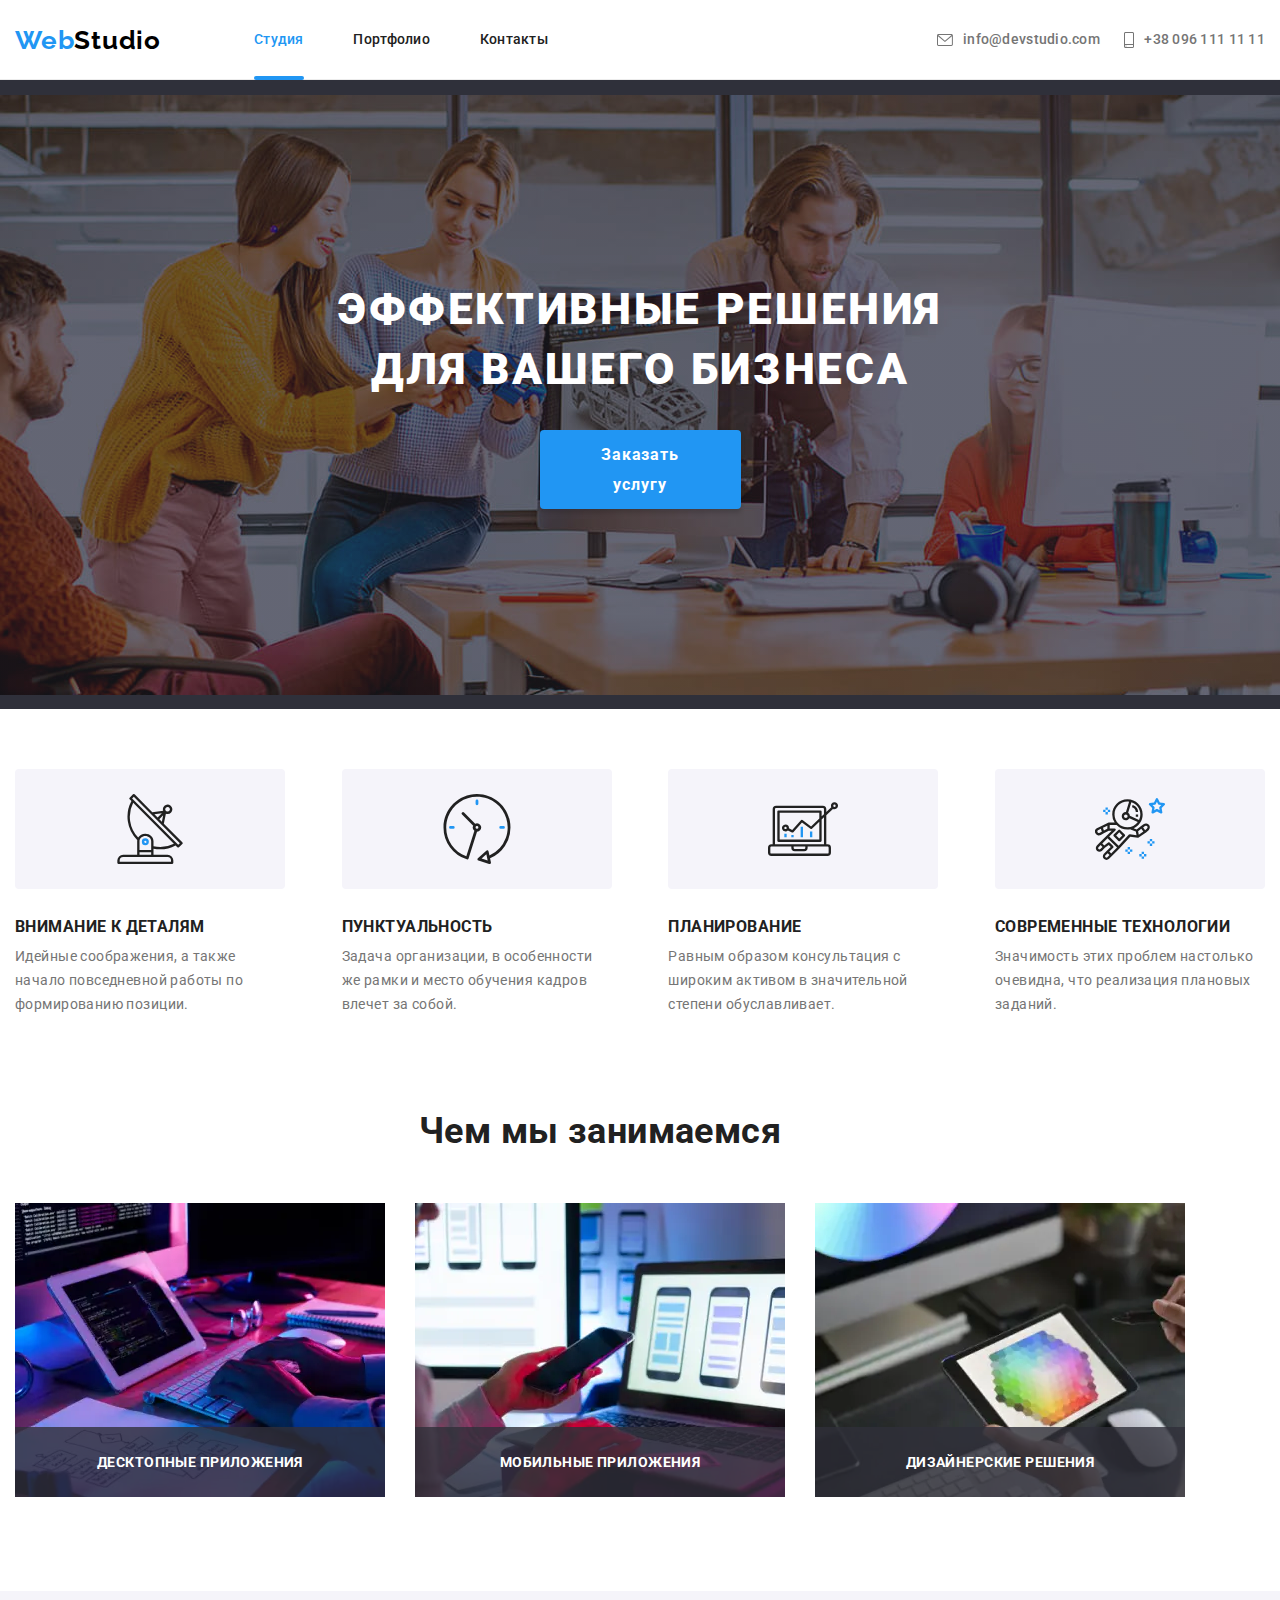
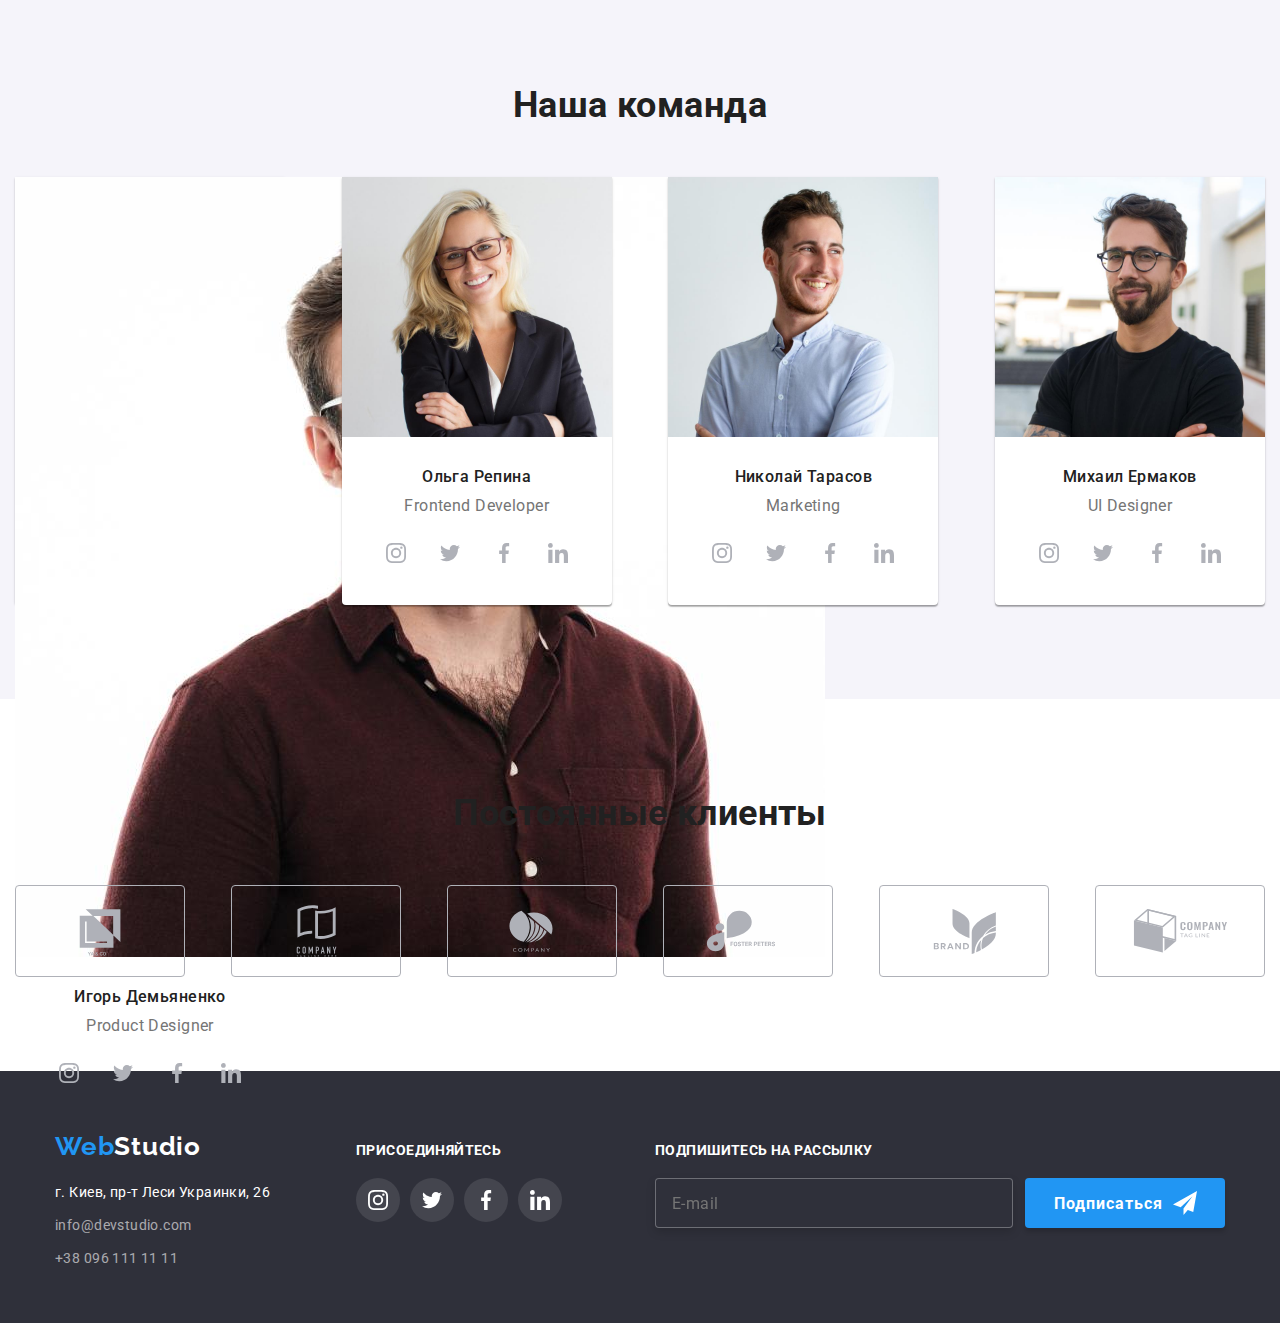
==== commit 5042fe3f: "footer" ====
--- a/index.html
+++ b/index.html
@@ -121,20 +121,52 @@
                     <ul class="products__items flex">
                         <li>
                             <div class="products__box"> 
-                                <img src="./images/programming.jpg" alt="Десктопные приложения" width="370" height="294"/>
+                                <picture>
+                                    <source srcset="
+                                          ./images/products/occ-1-desktop.webp 1x, 
+                                          ./images/products/occ-1-desktop@2x.webp 2x
+                                          " type="image/webp"/>
+
+                                    <img srcset="
+                                          ./images/products/occ-1-desktop.jpg 1x,
+                                          ./images/products/occ-1-desktop@2x.jpg 2x
+                                        " type="image/jpg" 
+                                          src="./images/programming.jpg" alt="Десктопные приложения" width="370" height="294"/>
+                                </picture>
                                 <p class="products__name">Десктопные приложения</p>
-                                
                             </div>
                         </li>
                         <li>
                             <div class="products__box">
-                                <img src="./images/mobile-application-development.jpg" alt="Мобильные приложения" width="370" height="294"/>
+                                <picture>
+                                    <source srcset="
+                                          ./images/products/occ-2-desktop.webp 1x, 
+                                          ./images/products/occ-2-desktop@2x.webp 2x
+                                          " type="image/webp"/>
+
+                                    <img srcset="
+                                          ./images/products/occ-2-desktop.jpg 1x,
+                                          ./images/products/occ-2-desktop@2x.jpg 2x
+                                        " type="image/jpg" 
+                                          src="./images/mobile-application-development.jpg" alt="Мобильные приложения" width="370" height="294"/>
+                                </picture>
                                 <p class="products__name">Мобильные приложения</p>
                             </div>
                         </li>
                         <li>
                             <div class="products__box">
-                                <img src="./images/color-matching.jpg" alt="Дизайнерские решения" width="370" height="294"/>
+                                <picture>
+                                    <source srcset="
+                                          ./images/products/occ-3-desktop.webp 1x, 
+                                          ./images/products/occ-3-desktop@2x.webp 2x
+                                          " type="image/webp"/>
+
+                                    <img srcset="
+                                          ./images/products/occ-3-desktop.jpg 1x,
+                                          ./images/products/occ-3-desktop@2x.jpg 2x
+                                        " type="image/jpg" 
+                                          src="./images/color-matching.jpg" alt="Дизайнерские решения" width="370" height="294"/>
+                                </picture>                                
                                 <p class="products__name">Дизайнерские решения</p>
                             </div>
                         </li>
@@ -148,7 +180,29 @@
                     <h2 class="team__title title">Наша команда</h2>
                     <ul class="team__employees">
                         <li class="team__employee">
-                            <img class="team__photo" src="./images/igor-demyanenko.jpg" alt="Игорь Демьяненко"/>
+                            <picture class="team__photo">
+                                    <source srcset="
+                                          ./images/products/team-1.webp 1x 320w,, 
+                                          ./images/products/team-1@2x.webp 2x 320w,,
+                                          ./images/products/team-1-tablet.webp 1x 640w, 
+                                          ./images/products/team-1-tablet@2x.webp 2x 640w,
+                                          ./images/products/team-1-desktop.webp 1x 960w, 
+                                          ./images/products/team-1-desktop@2x.webp 2x 960w,
+                                          " type="image/webp"
+                                    />
+
+                                    <img srcset="
+                                          ./images/products/team-1.jpg 1x 320w, 
+                                          ./images/products/team-1@2x.jpg 2x 320w, 
+                                          ./images/products/team-1-tablet.jpg 1x 640w, 
+                                          ./images/products/team-1-tablet@2x.jpg 2x 640w,
+                                          ./images/products/team-1-desktop.jpg 1x 960w, 
+                                          ./images/products/team-1-desktop@2x.jpg 2x 960w,
+                                        " type="image/jpg" 
+                                          src="./images/igor-demyanenko.jpg" alt="Игорь Демьяненко"
+                                          sizes="(min-width: 960px) 25vw, (min-width: 576px) 50vw,  100vw"
+                                    />
+                            </picture>  
                             <h3 class="team__employee-name title">Игорь Демьяненко</h3>
                             <p class="team__employee-description">Product Designer</p>
                             <ul class="team__social-links flex">
--- a/css/main.min.css
+++ b/css/main.min.css
@@ -1,2 +1,2 @@
-/*! modern-normalize v0.6.0 | MIT License | https://github.com/sindresorhus/modern-normalize */*,*::before,*::after{-webkit-box-sizing:border-box;box-sizing:border-box}:root{-moz-tab-size:4;-o-tab-size:4;tab-size:4}html{line-height:1.15;-webkit-text-size-adjust:100%}body{margin:0}body{font-family:system-ui,-apple-system,"Segoe UI",Roboto,Helvetica,Arial,sans-serif,"Apple Color Emoji","Segoe UI Emoji"}hr{height:0}abbr[title]{-webkit-text-decoration:underline dotted;text-decoration:underline dotted}b,strong{font-weight:bolder}code,kbd,samp,pre{font-family:SFMono-Regular, Consolas, "Liberation Mono", Menlo, monospace;font-size:1em}small{font-size:80%}sub,sup{font-size:75%;line-height:0;position:relative;vertical-align:baseline}sub{bottom:-0.25em}sup{top:-0.5em}button,input,optgroup,select,textarea{font-family:inherit;font-size:100%;line-height:1.15;margin:0}button,select{text-transform:none}button,[type="button"],[type="reset"],[type="submit"]{-webkit-appearance:button}button::-moz-focus-inner,[type="button"]::-moz-focus-inner,[type="reset"]::-moz-focus-inner,[type="submit"]::-moz-focus-inner{border-style:none;padding:0}button:-moz-focusring,[type="button"]:-moz-focusring,[type="reset"]:-moz-focusring,[type="submit"]:-moz-focusring{outline:1px dotted ButtonText}fieldset{padding:0.35em 0.75em 0.625em}legend{padding:0}progress{vertical-align:baseline}[type="number"]::-webkit-inner-spin-button,[type="number"]::-webkit-outer-spin-button{height:auto}[type="search"]{-webkit-appearance:textfield;outline-offset:-2px}[type="search"]::-webkit-search-decoration{-webkit-appearance:none}::-webkit-file-upload-button{-webkit-appearance:button;font:inherit}summary{display:list-item}body{color:#757575;background-color:#fff;font-family:Roboto,sans-serif;font-style:normal;font-weight:normal;font-size:14px;line-height:1.71;letter-spacing:0.03em}.container{width:100%;padding-left:15px;padding-right:15px;margin-left:auto;margin-right:auto}@media screen and (min-width: 320px){.container{min-width:320px}}@media screen and (min-width: 768px){.container{min-width:768px}}@media screen and (min-width: 1200px){.container{min-width:1200px}}.section{padding-top:94px;padding-bottom:94px}.flex{display:-webkit-box;display:-ms-flexbox;display:flex;-webkit-box-align:center;-ms-flex-align:center;align-items:center;-webkit-box-pack:justify;-ms-flex-pack:justify;justify-content:space-between}h1,h2,h3,p,ul{margin:0;padding:0}ul{list-style:none}img{border:0;display:block}.none-title{visibility:hidden;position:absolute;width:1px;height:1px;margin:-1px;padding:0;overflow:hidden;border:0;clip:rect(0 0 0 0)}.title{color:#212121}.logo{color:#2196f3;font-family:Raleway, sans-serif;font-style:normal;font-weight:bold;font-size:24px;line-height:1.17;letter-spacing:0.03em;text-decoration:none}@media screen and (min-width: 1200px){.logo{font-size:26px;line-height:1.19}}.header{position:relative;width:100%;top:0;left:0;background-color:#fff;border-bottom:1px solid #ececec}.header__part{-webkit-box-pack:start;-ms-flex-pack:start;justify-content:flex-start;padding-top:11px;padding-bottom:11px}@media screen and (min-width: 768px){.header__part{padding-top:21px;padding-bottom:20px}}.header__logo{color:#000000}.header__button{position:absolute;top:22px;right:22px;background-color:transparent;border:none;display:-webkit-box;display:-ms-flexbox;display:flex;-webkit-box-align:center;-ms-flex-align:center;align-items:center;-webkit-box-pack:center;-ms-flex-pack:center;justify-content:center;padding:0;-webkit-transition:fill 250ms cubic-bezier(0.4, 0, 0.2, 1);transition:fill 250ms cubic-bezier(0.4, 0, 0.2, 1)}.header__button:hover,.header__button:focus{fill:#2196f3;cursor:pointer}@media screen and (min-width: 768px){.header__button{display:none}}@media screen and (min-width: 1200px){.header__button{display:none}}.header__box{position:relative;height:38px;width:100%}.header__kontakt{display:none}@media screen and (min-width: 768px){.header__kontakt{position:absolute;top:0;right:0;display:-webkit-box;display:-ms-flexbox;display:flex;-webkit-box-orient:vertical;-webkit-box-direction:normal;-ms-flex-direction:column;flex-direction:column;-ms-flex-line-pack:start;align-content:flex-start}}@media screen and (min-width: 1200px){.header__kontakt{position:absolute;top:11px;right:0;width:328px;display:-webkit-box;display:-ms-flexbox;display:flex;-webkit-box-orient:horizontal;-webkit-box-direction:normal;-ms-flex-direction:row;flex-direction:row;-webkit-box-align:center;-ms-flex-align:center;align-items:center;-webkit-box-pack:justify;-ms-flex-pack:justify;justify-content:space-between}}.header__link{color:#212121;font-family:Roboto,sans-serif;font-style:normal;font-weight:500;font-size:14px;line-height:1.14;letter-spacing:0.02em;text-decoration:none;-webkit-transition:color 250ms cubic-bezier(0.4, 0, 0.2, 1);transition:color 250ms cubic-bezier(0.4, 0, 0.2, 1);color:#757575;display:-webkit-box;display:-ms-flexbox;display:flex;-webkit-box-align:center;-ms-flex-align:center;align-items:center}.header__link:hover,.header__link:focus{color:#2196f3}.header__link:hover .header__icon,.header__link:focus .header__icon{fill:#2196f3;cursor:pointer}@media screen and (min-width: 768px){.header__link{font-size:12px;line-height:1.17;margin-bottom:10px}}@media screen and (min-width: 1200px){.header__link{font-size:14px;line-height:1.14;margin-bottom:0}}.header__icon-envelope,.header__icon-smartphone{fill:currentColor;margin-right:8px;-webkit-transition:fill 250ms cubic-bezier(0.4, 0, 0.2, 1);transition:fill 250ms cubic-bezier(0.4, 0, 0.2, 1)}@media screen and (min-width: 1200px){.header__icon-envelope,.header__icon-smartphone{margin-right:10px}}.header__icon-envelope{width:14px;height:10px}@media screen and (min-width: 1200px){.header__icon-envelope{width:16px;height:12px}}.header__icon-smartphone{width:10px;height:14px}@media screen and (min-width: 1200px){.header__icon-smartphone{width:10px;height:16px}}.nav{display:none}@media screen and (min-width: 768px){.nav{display:inline-block;margin-left:88px}}@media screen and (min-width: 1200px){.nav{margin-left:93px}}.nav__list{width:294px;-webkit-box-pack:justify;-ms-flex-pack:justify;justify-content:space-between}.nav__link{color:#212121;font-family:Roboto,sans-serif;font-style:normal;font-weight:500;font-size:14px;line-height:1.14;letter-spacing:0.02em;text-decoration:none;-webkit-transition:color 250ms cubic-bezier(0.4, 0, 0.2, 1);transition:color 250ms cubic-bezier(0.4, 0, 0.2, 1)}.nav__link:hover,.nav__link:focus{color:#2196f3}.nav__box{position:relative}.nav__link--current{color:#2196f3}.nav__link--current::after{content:"";display:inline-block;width:100%;height:4px;background:#2196f3;border-radius:2px;position:absolute;top:48px;right:0}.hero{background-color:#2f303a;text-align:center;padding-top:118px;padding-bottom:118px;background-image:-webkit-gradient(linear, left top, right top, from(rgba(47,48,58,0.4)), to(rgba(47,48,58,0.4))),url("../images/hero/hero.jpg");background-image:linear-gradient(to right, rgba(47,48,58,0.4), rgba(47,48,58,0.4)),url("../images/hero/hero.jpg");background-repeat:no-repeat;background-position:center;background-size:cover}@media screen and (min-width: 768px){.hero{background-image:-webkit-gradient(linear, left top, right top, from(rgba(47,48,58,0.4)), to(rgba(47,48,58,0.4))),url("../images/hero/hero-tablet.jpg");background-image:linear-gradient(to right, rgba(47,48,58,0.4), rgba(47,48,58,0.4)),url("../images/hero/hero-tablet.jpg")}}@media screen and (min-width: 1200px){.hero{padding-top:200px;padding-bottom:200px;background-image:-webkit-gradient(linear, left top, right top, from(rgba(47,48,58,0.4)), to(rgba(47,48,58,0.4))),url("../images/hero/hero-desktop.jpg");background-image:linear-gradient(to right, rgba(47,48,58,0.4), rgba(47,48,58,0.4)),url("../images/hero/hero-desktop.jpg");background-size:1600px}}@media (min-device-pixel-ratio: 2), (-webkit-min-device-pixel-ratio: 2), (min-resolution: 192dpi), (min-resolution: 2dppx){.hero{background-image:-webkit-gradient(linear, left top, right top, from(rgba(47,48,58,0.4)), to(rgba(47,48,58,0.4))),url("../images/hero/hero2x.jpg");background-image:linear-gradient(to right, rgba(47,48,58,0.4), rgba(47,48,58,0.4)),url("../images/hero/hero2x.jpg")}}@media screen and (min-device-pixel-ratio: 2) and (min-width: 768px), screen and (-webkit-min-device-pixel-ratio: 2) and (min-width: 768px), screen and (min-resolution: 192dpi) and (min-width: 768px), screen and (min-resolution: 2dppx) and (min-width: 768px){.hero{background-image:-webkit-gradient(linear, left top, right top, from(rgba(47,48,58,0.4)), to(rgba(47,48,58,0.4))),url("../images/hero/hero-tablet2x.jpg");background-image:linear-gradient(to right, rgba(47,48,58,0.4), rgba(47,48,58,0.4)),url("../images/hero/hero-tablet2x.jpg")}}@media screen and (min-device-pixel-ratio: 2) and (min-width: 1200px), screen and (-webkit-min-device-pixel-ratio: 2) and (min-width: 1200px), screen and (min-resolution: 192dpi) and (min-width: 1200px), screen and (min-resolution: 2dppx) and (min-width: 1200px){.hero{background-image:-webkit-gradient(linear, left top, right top, from(rgba(47,48,58,0.4)), to(rgba(47,48,58,0.4))),url("../images/hero/hero-desktop2x.jpg");background-image:linear-gradient(to right, rgba(47,48,58,0.4), rgba(47,48,58,0.4)),url("../images/hero/hero-desktop2x.jpg")}}.hero .container{width:100vw;padding-left:0;padding-right:0}.hero__title{margin-bottom:30px;color:#fff;font-weight:900;font-size:26px;line-height:1.62;letter-spacing:0.06em;text-transform:uppercase}@media screen and (min-width: 1200px){.hero__title{font-size:44px;line-height:1.36}}.hero__button{width:201px;padding:10px 32px;margin:0 auto}.button{color:#fff;background-color:#2196f3;border:0;-webkit-box-shadow:0px 4px 4px rgba(0,0,0,0.15);box-shadow:0px 4px 4px rgba(0,0,0,0.15);border-radius:4px;font-family:Roboto,sans-serif;font-style:normal;font-weight:bold;font-size:16px;line-height:1.87;letter-spacing:0.06em;text-align:center;text-decoration:none;-webkit-transition:background 250ms cubic-bezier(0.4, 0, 0.2, 1);transition:background 250ms cubic-bezier(0.4, 0, 0.2, 1)}.button:hover,.button:focus{background:#188ce8;cursor:pointer}.benefit__section{padding-top:60px;padding-bottom:30px}@media screen and (min-width: 1200px){.benefit__section{padding-bottom:94px}}@media screen and (min-width: 768px){.benefits{display:-webkit-box;display:-ms-flexbox;display:flex;-ms-flex-wrap:wrap;flex-wrap:wrap;margin-left:-15px;margin-right:-15px}}@media screen and (min-width: 1200px){.benefits{display:-webkit-box;display:-ms-flexbox;display:flex;-webkit-box-align:center;-ms-flex-align:center;align-items:center;-webkit-box-pack:justify;-ms-flex-pack:justify;justify-content:space-between}}.benefits__item{width:100%;margin-bottom:30px}@media screen and (min-width: 768px){.benefits__item{width:354px;margin-left:15px;margin-right:15px}}@media screen and (min-width: 1200px){.benefits__item{width:270px;margin-bottom:0}}.benefits__box{text-align:center;height:120px;margin-bottom:30px;background:#f5f4fa;border-radius:4px;padding:25px 100px}.benefits__name{font-weight:bold;text-align:center;line-height:16px;text-transform:uppercase;margin-bottom:10px}@media screen and (min-width: 768px){.benefits__name{text-align:left}}.products{display:none}@media screen and (min-width: 768px){.products{display:none}}@media screen and (min-width: 1200px){.products{display:inline-block}}.products__studio{padding-top:0}.products__title{font-weight:bold;font-size:36px;line-height:1.16;text-align:center;margin-bottom:50px}.products__box{position:relative}.products__name{font-weight:bold;font-size:14px;line-height:16px;text-align:center;text-transform:uppercase;color:#fff;padding:27px 82px;position:absolute;width:100%;height:70px;bottom:0;background-color:rgba(47,48,58,0.8)}.team{background:#f5f4fa}.team .section{padding-top:60px;padding-bottom:30px}@media screen and (min-width: 1200px){.team .section{padding-top:94px;padding-bottom:94px}}.team__title{font-weight:bold;font-size:36px;line-height:1.16;text-align:center;margin-bottom:50px;font-size:28px;line-height:1.18;margin-bottom:30px}@media screen and (min-width: 1200px){.team__title{font-weight:bold;font-size:36px;line-height:1.16;text-align:center;margin-bottom:50px;text-align:center;margin-bottom:50px}}@media screen and (min-width: 768px){.team__employees{display:-webkit-box;display:-ms-flexbox;display:flex;-ms-flex-wrap:wrap;flex-wrap:wrap;margin-left:-15px;margin-right:-15px}}@media screen and (min-width: 1200px){.team__employees{display:-webkit-box;display:-ms-flexbox;display:flex;-webkit-box-align:center;-ms-flex-align:center;align-items:center;-webkit-box-pack:justify;-ms-flex-pack:justify;justify-content:space-between}}.team__employee{width:450px;height:622px;margin-bottom:30px;text-align:center;-webkit-box-shadow:0px 1px 3px rgba(0,0,0,0.12),0px 1px 1px rgba(0,0,0,0.14),0px 2px 1px rgba(0,0,0,0.2);box-shadow:0px 1px 3px rgba(0,0,0,0.12),0px 1px 1px rgba(0,0,0,0.14),0px 2px 1px rgba(0,0,0,0.2);border-radius:0px 0px 4px 4px;background-color:#fff;-webkit-transition:fill 250ms cubic-bezier(0.4, 0, 0.2, 1),background-color 250ms cubic-bezier(0.4, 0, 0.2, 1);transition:fill 250ms cubic-bezier(0.4, 0, 0.2, 1),background-color 250ms cubic-bezier(0.4, 0, 0.2, 1)}@media screen and (min-width: 768px){.team__employee{width:354px;height:536px;margin-left:15px;margin-right:15px}}@media screen and (min-width: 1200px){.team__employee{width:270px;height:428px;margin-bottom:0}}.team__photo{width:450px;height:460px}@media screen and (min-width: 768px){.team__photo{width:354px;height:374px}}@media screen and (min-width: 1200px){.team__photo{width:270px;height:260px}}.team__employee-description,.team__employee-name{font-size:16px;line-height:1.19}.team__employee-name{font-weight:500;margin-top:30px;margin-bottom:10px}.team__employee-description{margin-bottom:16px}.team__social-links{width:206px;height:44px;margin-left:122px;margin-bottom:24px}@media screen and (min-width: 768px){.team__social-links{margin-left:74px}}@media screen and (min-width: 1200px){.team__social-links{margin-left:32px;margin-bottom:30px}}.box-links{width:44px;height:44px;padding:12px;border-radius:50%;-webkit-transition:fill 250ms cubic-bezier(0.4, 0, 0.2, 1),background-color 250ms cubic-bezier(0.4, 0, 0.2, 1);transition:fill 250ms cubic-bezier(0.4, 0, 0.2, 1),background-color 250ms cubic-bezier(0.4, 0, 0.2, 1)}.team__employees .icon-team{fill:#afb1b8;-webkit-transition:fill 250ms cubic-bezier(0.4, 0, 0.2, 1),background-color 250ms cubic-bezier(0.4, 0, 0.2, 1);transition:fill 250ms cubic-bezier(0.4, 0, 0.2, 1),background-color 250ms cubic-bezier(0.4, 0, 0.2, 1)}.box-links:hover,.box-links:focus{background-color:#2196f3;cursor:pointer}.box-links:hover .icon-team,.box-links:focus .icon-team{fill:#fff}.customer .section{padding-top:60px;padding-bottom:30px}@media screen and (min-width: 1200px){.customer .section{padding-top:94px;padding-bottom:94px}}.customer__title{font-weight:bold;font-size:36px;line-height:1.16;text-align:center;margin-bottom:50px;font-size:28px;line-height:1.18;margin-bottom:30px}@media screen and (min-width: 1200px){.customer__title{font-weight:bold;font-size:36px;line-height:1.16;text-align:center;margin-bottom:50px;text-align:center;margin-bottom:50px}}.customer__items{display:-webkit-box;display:-ms-flexbox;display:flex;-ms-flex-wrap:wrap;flex-wrap:wrap;margin-left:-15px;margin-right:-15px}@media screen and (min-width: 1200px){.customer__items{display:-webkit-box;display:-ms-flexbox;display:flex;-webkit-box-align:center;-ms-flex-align:center;align-items:center;-webkit-box-pack:justify;-ms-flex-pack:justify;justify-content:space-between}}.customer__box{width:210px;height:92px;margin-left:15px;margin-right:15px;margin-bottom:30px;border:1px solid #afb1b8;-webkit-box-sizing:border-box;box-sizing:border-box;border-radius:4px;padding:16px 52px;-webkit-transition:border 250ms cubic-bezier(0.4, 0, 0.2, 1),fill 250ms cubic-bezier(0.4, 0, 0.2, 1);transition:border 250ms cubic-bezier(0.4, 0, 0.2, 1),fill 250ms cubic-bezier(0.4, 0, 0.2, 1)}.customer__box:hover,.customer__box:focus{border:1px solid #2196f3;cursor:pointer}@media screen and (min-width: 768px){.customer__box{width:226px;padding:16px 60px}}@media screen and (min-width: 1200px){.customer__box{width:170px;padding:16px 32px;margin-bottom:0}}.customer__icon{fill:#afb1b8;-webkit-transition:fill 250ms cubic-bezier(0.4, 0, 0.2, 1),background-color 250ms cubic-bezier(0.4, 0, 0.2, 1);transition:fill 250ms cubic-bezier(0.4, 0, 0.2, 1),background-color 250ms cubic-bezier(0.4, 0, 0.2, 1)}.customer__box:hover .customer__icon,.customer__box:focus .customer__icon{fill:#2196f3}.footer{background-color:#2f303a;padding-top:60px;padding-bottom:60px;height:613px}@media screen and (min-width: 768px){.footer{height:463px}}.footer .container{display:-webkit-box;display:-ms-flexbox;display:flex;-webkit-box-orient:vertical;-webkit-box-direction:normal;-ms-flex-direction:column;flex-direction:column;-webkit-box-align:center;-ms-flex-align:center;align-items:center;text-align:center}@media screen and (min-width: 768px){.footer .container{position:relative;-webkit-box-orient:horizontal;-webkit-box-direction:normal;-ms-flex-direction:row;flex-direction:row}}@media screen and (min-width: 1200px){.footer .container{display:-webkit-box;display:-ms-flexbox;display:flex;-webkit-box-align:start;-ms-flex-align:start;align-items:flex-start;text-align:left}}@media screen and (min-width: 768px){.footer__box{display:-webkit-box;display:-ms-flexbox;display:flex;-webkit-box-orient:vertical;-webkit-box-direction:normal;-ms-flex-direction:column;flex-direction:column;-webkit-box-align:center;-ms-flex-align:center;align-items:center;text-align:center;margin-left:76px;margin-right:165px}}.footer__logo,.footer__address{color:#fff}.footer__link{color:#212121;font-family:Roboto,sans-serif;font-style:normal;font-weight:500;font-size:14px;line-height:1.14;letter-spacing:0.02em;text-decoration:none;-webkit-transition:color 250ms cubic-bezier(0.4, 0, 0.2, 1);transition:color 250ms cubic-bezier(0.4, 0, 0.2, 1);color:rgba(255,255,255,0.6);font-weight:normal;line-height:1.71;letter-spacing:0.03em;cursor:pointer}.footer__link:hover,.footer__link:focus{color:#2196f3}.footer__kontakt{font-style:normal;margin-top:20px;margin-bottom:60px}@media screen and (min-width: 768px){.footer__kontakt{width:231px}}.footer__email{margin-top:8px;margin-bottom:8px}@media screen and (min-width: 1200px){.footer__email{margin-top:9px;margin-bottom:9px}}.footer-links{margin-bottom:60px;font-weight:bold;line-height:1.14;text-transform:uppercase;color:#fff}@media screen and (min-width: 1200px){.footer-links{width:260px;margin-left:70px;padding-top:12px}}.footer-links .icon{fill:#fff}@media screen and (min-width: 1200px){.footer-link{margin-bottom:20px}}.social-links{width:206px;margin-top:20px}.footer-links .box{width:44px;height:44px;border-radius:50%;padding:12px;-webkit-transition:background-color 250ms cubic-bezier(0.4, 0, 0.2, 1);transition:background-color 250ms cubic-bezier(0.4, 0, 0.2, 1)}.footer-links .box{background-color:rgba(255,255,255,0.1)}.footer-links .box:focus,.footer-links .box:hover{background-color:#2196f3;cursor:pointer}.footer-forms{min-width:570px;height:86px}@media screen and (min-width: 1200px){.footer-forms{padding-top:12px;margin-left:93px}}.form-title{margin-bottom:20px;font-weight:bold;line-height:1.14;text-transform:uppercase;color:#fff}@media screen and (min-width: 1200px){.footer-form{display:-webkit-box;display:-ms-flexbox;display:flex}}.footer-button{position:relative;width:200px;height:50px;padding:10px 62px 10px 29px}.footer-form .icon{position:absolute;bottom:13px;right:28px}.footer-forms .form-field{width:450px;height:50px;margin-bottom:20px;border:1px solid rgba(255,255,255,0.3);-webkit-box-sizing:border-box;box-sizing:border-box;-webkit-filter:drop-shadow(0px 4px 4px rgba(0,0,0,0.15));filter:drop-shadow(0px 4px 4px rgba(0,0,0,0.15));border-radius:4px;background-color:#2f303a;padding-left:16px;font-family:Roboto,sans-serif;font-style:normal;font-weight:normal;font-size:16px;line-height:1.25;letter-spacing:0.03em;color:rgba(255,255,255,0.6)}@media screen and (min-width: 768px){.footer-forms .form-field{margin-right:25px;margin-left:25px}}@media screen and (min-width: 1200px){.footer-forms .form-field{margin-right:12px;margin-left:0;width:358px}}.backdrop{position:fixed;z-index:7;top:0;left:0;width:100%;height:100%;background-color:rgba(0,0,0,0.2);-webkit-transition:opacity 500ms linear, visibility 500ms linear;transition:opacity 500ms linear, visibility 500ms linear}.backdrop.is-hidden{opacity:0;pointer-events:none}.modal{position:absolute;top:50%;left:50%;-webkit-transform:translate(-50%, -50%);transform:translate(-50%, -50%);min-height:581px;min-width:528px;border-radius:4px;background-color:#fff;-webkit-animation:animate75 3000ms;animation:animate75 3000ms}@-webkit-keyframes animate75{50%{-webkit-transform:scale(0.75);transform:scale(0.75)}0%{-webkit-transform:scale(1);transform:scale(1)}}@keyframes animate75{50%{-webkit-transform:scale(0.75);transform:scale(0.75)}0%{-webkit-transform:scale(1);transform:scale(1)}}.modal-close{width:30px;height:30px;position:absolute;top:8px;right:8px;border-radius:50%;border:1px solid rgba(0,0,0,0.1);background-color:transparent;display:-webkit-box;display:-ms-flexbox;display:flex;-webkit-box-align:center;-ms-flex-align:center;align-items:center;-webkit-box-pack:center;-ms-flex-pack:center;justify-content:center;-webkit-transition:fill 250ms cubic-bezier(0.4, 0, 0.2, 1);transition:fill 250ms cubic-bezier(0.4, 0, 0.2, 1)}.modal-close:hover,.modal-close:focus{fill:#2196f3;cursor:pointer}.modal-forms{position:relative;top:40px;left:0;padding:0 40px 50px}.modal-title{font-weight:bold;font-size:20px;line-height:1.15;letter-spacing:0.03em;text-align:center;color:#212121;margin-bottom:12px}.modal-forms .form-field{position:relative;display:-webkit-box;display:-ms-flexbox;display:flex;-webkit-box-orient:vertical;-webkit-box-direction:normal;-ms-flex-direction:column;flex-direction:column;font-size:12px;line-height:1.17;letter-spacing:0.01em;margin-bottom:10px;outline:none;-webkit-transition:border 250ms cubic-bezier(0.4, 0, 0.2, 1);transition:border 250ms cubic-bezier(0.4, 0, 0.2, 1)}.modal-label{margin-bottom:4px}.modal-input{width:100%;height:40px;padding-left:42px;border:1px solid rgba(33,33,33,0.2);-webkit-box-sizing:border-box;box-sizing:border-box;border-radius:4px;outline:none;-webkit-transition:border 250ms cubic-bezier(0.4, 0, 0.2, 1);transition:border 250ms cubic-bezier(0.4, 0, 0.2, 1)}.modal-forms .modal-input:focus,.modal-forms .modal-input:hover,.form-field .comment:focus,.form-field .comment:hover{border:1px solid #2196f3;cursor:pointer}.input-icon{position:absolute;bottom:11px;left:12px}.input-hover:focus .input-icon,.input-hover:hover .input-icon{fill:#2196f3;cursor:pointer}.input-hover:focus-within .modal-input,.form-field:focus-within .comment{border-color:#2196f3}.input-hover:focus-within .input-icon{fill:#2196f3}.form-field .comment{resize:none;width:100%;height:120px;padding:12px 16px;margin-bottom:10px;border:1px solid rgba(33,33,33,0.2);-webkit-box-sizing:border-box;box-sizing:border-box;border-radius:4px;outline:none;-webkit-transition:border 250ms cubic-bezier(0.4, 0, 0.2, 1);transition:border 250ms cubic-bezier(0.4, 0, 0.2, 1)}.form-field textarea::-webkit-input-placeholder{color:rgba(117,117,117,0.5)}.form-field textarea:-ms-input-placeholder{color:rgba(117,117,117,0.5)}.form-field textarea::-ms-input-placeholder{color:rgba(117,117,117,0.5)}.form-field textarea::placeholder{color:rgba(117,117,117,0.5)}.form-policy{position:relative;overflow:hidden;width:425px;height:24px;margin:0 auto 30px;text-align:center}.policy-icons{position:absolute;left:0;top:5px;width:16px;height:15px;border:2px solid #000000;border-radius:2px;cursor:pointer;border-radius:3px;background-repeat:no-repeat}.form-policy input:checked+.policy-icons{background-color:#2196f3;border:2px solid #2196f3;background-image:url(..//images/icon-check.svg);background-repeat:no-repeat;background-position:center}.form-policy .link{color:#2196f3}.modal-button{position:absolute;bottom:0;right:164px;width:200px;height:50px;padding:10px 55px 10px 56px}
+/*! modern-normalize v0.6.0 | MIT License | https://github.com/sindresorhus/modern-normalize */*,*::before,*::after{-webkit-box-sizing:border-box;box-sizing:border-box}:root{-moz-tab-size:4;-o-tab-size:4;tab-size:4}html{line-height:1.15;-webkit-text-size-adjust:100%}body{margin:0}body{font-family:system-ui,-apple-system,"Segoe UI",Roboto,Helvetica,Arial,sans-serif,"Apple Color Emoji","Segoe UI Emoji"}hr{height:0}abbr[title]{-webkit-text-decoration:underline dotted;text-decoration:underline dotted}b,strong{font-weight:bolder}code,kbd,samp,pre{font-family:SFMono-Regular, Consolas, "Liberation Mono", Menlo, monospace;font-size:1em}small{font-size:80%}sub,sup{font-size:75%;line-height:0;position:relative;vertical-align:baseline}sub{bottom:-0.25em}sup{top:-0.5em}button,input,optgroup,select,textarea{font-family:inherit;font-size:100%;line-height:1.15;margin:0}button,select{text-transform:none}button,[type="button"],[type="reset"],[type="submit"]{-webkit-appearance:button}button::-moz-focus-inner,[type="button"]::-moz-focus-inner,[type="reset"]::-moz-focus-inner,[type="submit"]::-moz-focus-inner{border-style:none;padding:0}button:-moz-focusring,[type="button"]:-moz-focusring,[type="reset"]:-moz-focusring,[type="submit"]:-moz-focusring{outline:1px dotted ButtonText}fieldset{padding:0.35em 0.75em 0.625em}legend{padding:0}progress{vertical-align:baseline}[type="number"]::-webkit-inner-spin-button,[type="number"]::-webkit-outer-spin-button{height:auto}[type="search"]{-webkit-appearance:textfield;outline-offset:-2px}[type="search"]::-webkit-search-decoration{-webkit-appearance:none}::-webkit-file-upload-button{-webkit-appearance:button;font:inherit}summary{display:list-item}body{color:#757575;background-color:#fff;font-family:Roboto,sans-serif;font-style:normal;font-weight:normal;font-size:14px;line-height:1.71;letter-spacing:0.03em}.container{width:100%;padding-left:15px;padding-right:15px;margin-left:auto;margin-right:auto}@media screen and (min-width: 320px){.container{min-width:320px}}@media screen and (min-width: 768px){.container{min-width:768px}}@media screen and (min-width: 1200px){.container{min-width:1200px}}.section{padding-top:94px;padding-bottom:94px}.flex{display:-webkit-box;display:-ms-flexbox;display:flex;-webkit-box-align:center;-ms-flex-align:center;align-items:center;-webkit-box-pack:justify;-ms-flex-pack:justify;justify-content:space-between}h1,h2,h3,p,ul{margin:0;padding:0}ul{list-style:none}img{border:0;display:block}.none-title{visibility:hidden;position:absolute;width:1px;height:1px;margin:-1px;padding:0;overflow:hidden;border:0;clip:rect(0 0 0 0)}.title{color:#212121}.logo{color:#2196f3;font-family:Raleway, sans-serif;font-style:normal;font-weight:bold;font-size:24px;line-height:1.17;letter-spacing:0.03em;text-decoration:none}@media screen and (min-width: 1200px){.logo{font-size:26px;line-height:1.19}}.header{position:relative;width:100%;top:0;left:0;background-color:#fff;border-bottom:1px solid #ececec}.header__part{-webkit-box-pack:start;-ms-flex-pack:start;justify-content:flex-start;padding-top:11px;padding-bottom:11px}@media screen and (min-width: 768px){.header__part{padding-top:21px;padding-bottom:20px}}.header__logo{color:#000000}.header__button{position:absolute;top:22px;right:22px;background-color:transparent;border:none;display:-webkit-box;display:-ms-flexbox;display:flex;-webkit-box-align:center;-ms-flex-align:center;align-items:center;-webkit-box-pack:center;-ms-flex-pack:center;justify-content:center;padding:0;-webkit-transition:fill 250ms cubic-bezier(0.4, 0, 0.2, 1);transition:fill 250ms cubic-bezier(0.4, 0, 0.2, 1)}.header__button:hover,.header__button:focus{fill:#2196f3;cursor:pointer}@media screen and (min-width: 768px){.header__button{display:none}}@media screen and (min-width: 1200px){.header__button{display:none}}.header__box{position:relative;height:38px;width:100%}.header__kontakt{display:none}@media screen and (min-width: 768px){.header__kontakt{position:absolute;top:0;right:0;display:-webkit-box;display:-ms-flexbox;display:flex;-webkit-box-orient:vertical;-webkit-box-direction:normal;-ms-flex-direction:column;flex-direction:column;-ms-flex-line-pack:start;align-content:flex-start}}@media screen and (min-width: 1200px){.header__kontakt{position:absolute;top:11px;right:0;width:328px;display:-webkit-box;display:-ms-flexbox;display:flex;-webkit-box-orient:horizontal;-webkit-box-direction:normal;-ms-flex-direction:row;flex-direction:row;-webkit-box-align:center;-ms-flex-align:center;align-items:center;-webkit-box-pack:justify;-ms-flex-pack:justify;justify-content:space-between}}.header__link{color:#212121;font-family:Roboto,sans-serif;font-style:normal;font-weight:500;font-size:14px;line-height:1.14;letter-spacing:0.02em;text-decoration:none;-webkit-transition:color 250ms cubic-bezier(0.4, 0, 0.2, 1);transition:color 250ms cubic-bezier(0.4, 0, 0.2, 1);color:#757575;display:-webkit-box;display:-ms-flexbox;display:flex;-webkit-box-align:center;-ms-flex-align:center;align-items:center}.header__link:hover,.header__link:focus{color:#2196f3}.header__link:hover .header__icon,.header__link:focus .header__icon{fill:#2196f3;cursor:pointer}@media screen and (min-width: 768px){.header__link{font-size:12px;line-height:1.17;margin-bottom:10px}}@media screen and (min-width: 1200px){.header__link{font-size:14px;line-height:1.14;margin-bottom:0}}.header__icon-envelope,.header__icon-smartphone{fill:currentColor;margin-right:8px;-webkit-transition:fill 250ms cubic-bezier(0.4, 0, 0.2, 1);transition:fill 250ms cubic-bezier(0.4, 0, 0.2, 1)}@media screen and (min-width: 1200px){.header__icon-envelope,.header__icon-smartphone{margin-right:10px}}.header__icon-envelope{width:14px;height:10px}@media screen and (min-width: 1200px){.header__icon-envelope{width:16px;height:12px}}.header__icon-smartphone{width:10px;height:14px}@media screen and (min-width: 1200px){.header__icon-smartphone{width:10px;height:16px}}.nav{display:none}@media screen and (min-width: 768px){.nav{display:inline-block;margin-left:88px}}@media screen and (min-width: 1200px){.nav{margin-left:93px}}.nav__list{width:294px;-webkit-box-pack:justify;-ms-flex-pack:justify;justify-content:space-between}.nav__link{color:#212121;font-family:Roboto,sans-serif;font-style:normal;font-weight:500;font-size:14px;line-height:1.14;letter-spacing:0.02em;text-decoration:none;-webkit-transition:color 250ms cubic-bezier(0.4, 0, 0.2, 1);transition:color 250ms cubic-bezier(0.4, 0, 0.2, 1)}.nav__link:hover,.nav__link:focus{color:#2196f3}.nav__box{position:relative}.nav__link--current{color:#2196f3}.nav__link--current::after{content:"";display:inline-block;width:100%;height:4px;background:#2196f3;border-radius:2px;position:absolute;top:48px;right:0}.hero{background-color:#2f303a;text-align:center;padding-top:118px;padding-bottom:118px;background-image:-webkit-gradient(linear, left top, right top, from(rgba(47,48,58,0.4)), to(rgba(47,48,58,0.4))),url("../images/hero/hero.jpg");background-image:linear-gradient(to right, rgba(47,48,58,0.4), rgba(47,48,58,0.4)),url("../images/hero/hero.jpg");background-repeat:no-repeat;background-position:center;background-size:cover}@media screen and (min-width: 768px){.hero{background-image:-webkit-gradient(linear, left top, right top, from(rgba(47,48,58,0.4)), to(rgba(47,48,58,0.4))),url("../images/hero/hero-tablet.jpg");background-image:linear-gradient(to right, rgba(47,48,58,0.4), rgba(47,48,58,0.4)),url("../images/hero/hero-tablet.jpg")}}@media screen and (min-width: 1200px){.hero{padding-top:200px;padding-bottom:200px;background-image:-webkit-gradient(linear, left top, right top, from(rgba(47,48,58,0.4)), to(rgba(47,48,58,0.4))),url("../images/hero/hero-desktop.jpg");background-image:linear-gradient(to right, rgba(47,48,58,0.4), rgba(47,48,58,0.4)),url("../images/hero/hero-desktop.jpg");background-size:1600px}}@media (min-device-pixel-ratio: 2), (-webkit-min-device-pixel-ratio: 2), (min-resolution: 192dpi), (min-resolution: 2dppx){.hero{background-image:-webkit-gradient(linear, left top, right top, from(rgba(47,48,58,0.4)), to(rgba(47,48,58,0.4))),url("../images/hero/hero2x.jpg");background-image:linear-gradient(to right, rgba(47,48,58,0.4), rgba(47,48,58,0.4)),url("../images/hero/hero2x.jpg")}}@media screen and (min-device-pixel-ratio: 2) and (min-width: 768px), screen and (-webkit-min-device-pixel-ratio: 2) and (min-width: 768px), screen and (min-resolution: 192dpi) and (min-width: 768px), screen and (min-resolution: 2dppx) and (min-width: 768px){.hero{background-image:-webkit-gradient(linear, left top, right top, from(rgba(47,48,58,0.4)), to(rgba(47,48,58,0.4))),url("../images/hero/hero-tablet2x.jpg");background-image:linear-gradient(to right, rgba(47,48,58,0.4), rgba(47,48,58,0.4)),url("../images/hero/hero-tablet2x.jpg")}}@media screen and (min-device-pixel-ratio: 2) and (min-width: 1200px), screen and (-webkit-min-device-pixel-ratio: 2) and (min-width: 1200px), screen and (min-resolution: 192dpi) and (min-width: 1200px), screen and (min-resolution: 2dppx) and (min-width: 1200px){.hero{background-image:-webkit-gradient(linear, left top, right top, from(rgba(47,48,58,0.4)), to(rgba(47,48,58,0.4))),url("../images/hero/hero-desktop2x.jpg");background-image:linear-gradient(to right, rgba(47,48,58,0.4), rgba(47,48,58,0.4)),url("../images/hero/hero-desktop2x.jpg")}}.hero .container{width:100vw;padding-left:0;padding-right:0}.hero__title{margin-bottom:30px;color:#fff;font-weight:900;font-size:26px;line-height:1.62;letter-spacing:0.06em;text-transform:uppercase}@media screen and (min-width: 1200px){.hero__title{font-size:44px;line-height:1.36}}.hero__button{width:201px;padding:10px 32px;margin:0 auto}.button{color:#fff;background-color:#2196f3;border:0;-webkit-box-shadow:0px 4px 4px rgba(0,0,0,0.15);box-shadow:0px 4px 4px rgba(0,0,0,0.15);border-radius:4px;font-family:Roboto,sans-serif;font-style:normal;font-weight:bold;font-size:16px;line-height:1.87;letter-spacing:0.06em;text-align:center;text-decoration:none;-webkit-transition:background 250ms cubic-bezier(0.4, 0, 0.2, 1);transition:background 250ms cubic-bezier(0.4, 0, 0.2, 1)}.button:hover,.button:focus{background:#188ce8;cursor:pointer}.benefit__section{padding-top:60px;padding-bottom:30px}@media screen and (min-width: 1200px){.benefit__section{padding-bottom:94px}}@media screen and (min-width: 768px){.benefits{display:-webkit-box;display:-ms-flexbox;display:flex;-ms-flex-wrap:wrap;flex-wrap:wrap;margin-left:-15px;margin-right:-15px}}@media screen and (min-width: 1200px){.benefits{display:-webkit-box;display:-ms-flexbox;display:flex;-webkit-box-align:center;-ms-flex-align:center;align-items:center;-webkit-box-pack:justify;-ms-flex-pack:justify;justify-content:space-between}}.benefits__item{width:100%;margin-bottom:30px}@media screen and (min-width: 768px){.benefits__item{width:354px;margin-left:15px;margin-right:15px}}@media screen and (min-width: 1200px){.benefits__item{width:270px;margin-bottom:0}}.benefits__box{text-align:center;height:120px;margin-bottom:30px;background:#f5f4fa;border-radius:4px;padding:25px 100px}.benefits__name{font-weight:bold;text-align:center;line-height:16px;text-transform:uppercase;margin-bottom:10px}@media screen and (min-width: 768px){.benefits__name{text-align:left}}.products{display:none}@media screen and (min-width: 768px){.products{display:none}}@media screen and (min-width: 1200px){.products{display:inline-block}}.products__studio{padding-top:0}.products__title{font-weight:bold;font-size:36px;line-height:1.16;text-align:center;margin-bottom:50px}.products__box{position:relative}.products__name{font-weight:bold;font-size:14px;line-height:16px;text-align:center;text-transform:uppercase;color:#fff;padding:27px 82px;position:absolute;width:100%;height:70px;bottom:0;background-color:rgba(47,48,58,0.8)}.team{background:#f5f4fa}.team .section{padding-top:60px;padding-bottom:30px}@media screen and (min-width: 1200px){.team .section{padding-top:94px;padding-bottom:94px}}.team__title{font-weight:bold;font-size:36px;line-height:1.16;text-align:center;margin-bottom:50px;font-size:28px;line-height:1.18;margin-bottom:30px}@media screen and (min-width: 1200px){.team__title{font-weight:bold;font-size:36px;line-height:1.16;text-align:center;margin-bottom:50px;text-align:center;margin-bottom:50px}}@media screen and (min-width: 768px){.team__employees{display:-webkit-box;display:-ms-flexbox;display:flex;-ms-flex-wrap:wrap;flex-wrap:wrap;margin-left:-15px;margin-right:-15px}}@media screen and (min-width: 1200px){.team__employees{display:-webkit-box;display:-ms-flexbox;display:flex;-webkit-box-align:center;-ms-flex-align:center;align-items:center;-webkit-box-pack:justify;-ms-flex-pack:justify;justify-content:space-between}}.team__employee{width:450px;height:622px;margin-bottom:30px;text-align:center;-webkit-box-shadow:0px 1px 3px rgba(0,0,0,0.12),0px 1px 1px rgba(0,0,0,0.14),0px 2px 1px rgba(0,0,0,0.2);box-shadow:0px 1px 3px rgba(0,0,0,0.12),0px 1px 1px rgba(0,0,0,0.14),0px 2px 1px rgba(0,0,0,0.2);border-radius:0px 0px 4px 4px;background-color:#fff;-webkit-transition:fill 250ms cubic-bezier(0.4, 0, 0.2, 1),background-color 250ms cubic-bezier(0.4, 0, 0.2, 1);transition:fill 250ms cubic-bezier(0.4, 0, 0.2, 1),background-color 250ms cubic-bezier(0.4, 0, 0.2, 1)}@media screen and (min-width: 768px){.team__employee{width:354px;height:536px;margin-left:15px;margin-right:15px}}@media screen and (min-width: 1200px){.team__employee{width:270px;height:428px;margin-bottom:0}}.team__photo{width:450px;height:460px}@media screen and (min-width: 768px){.team__photo{width:354px;height:374px}}@media screen and (min-width: 1200px){.team__photo{width:270px;height:260px}}.team__employee-description,.team__employee-name{font-size:16px;line-height:1.19}.team__employee-name{font-weight:500;margin-top:30px;margin-bottom:10px}.team__employee-description{margin-bottom:16px}.team__social-links{width:206px;height:44px;margin-left:122px;margin-bottom:24px}@media screen and (min-width: 768px){.team__social-links{margin-left:74px}}@media screen and (min-width: 1200px){.team__social-links{margin-left:32px;margin-bottom:30px}}.box-links{width:44px;height:44px;padding:12px;border-radius:50%;-webkit-transition:fill 250ms cubic-bezier(0.4, 0, 0.2, 1),background-color 250ms cubic-bezier(0.4, 0, 0.2, 1);transition:fill 250ms cubic-bezier(0.4, 0, 0.2, 1),background-color 250ms cubic-bezier(0.4, 0, 0.2, 1)}.team__employees .icon-team{fill:#afb1b8;-webkit-transition:fill 250ms cubic-bezier(0.4, 0, 0.2, 1),background-color 250ms cubic-bezier(0.4, 0, 0.2, 1);transition:fill 250ms cubic-bezier(0.4, 0, 0.2, 1),background-color 250ms cubic-bezier(0.4, 0, 0.2, 1)}.box-links:hover,.box-links:focus{background-color:#2196f3;cursor:pointer}.box-links:hover .icon-team,.box-links:focus .icon-team{fill:#fff}.customer .section{padding-top:60px;padding-bottom:30px}@media screen and (min-width: 1200px){.customer .section{padding-top:94px;padding-bottom:94px}}.customer__title{font-weight:bold;font-size:36px;line-height:1.16;text-align:center;margin-bottom:50px;font-size:28px;line-height:1.18;margin-bottom:30px}@media screen and (min-width: 1200px){.customer__title{font-weight:bold;font-size:36px;line-height:1.16;text-align:center;margin-bottom:50px;text-align:center;margin-bottom:50px}}.customer__items{display:-webkit-box;display:-ms-flexbox;display:flex;-ms-flex-wrap:wrap;flex-wrap:wrap;margin-left:-15px;margin-right:-15px}@media screen and (min-width: 1200px){.customer__items{display:-webkit-box;display:-ms-flexbox;display:flex;-webkit-box-align:center;-ms-flex-align:center;align-items:center;-webkit-box-pack:justify;-ms-flex-pack:justify;justify-content:space-between}}.customer__box{width:210px;height:92px;margin-left:15px;margin-right:15px;margin-bottom:30px;border:1px solid #afb1b8;-webkit-box-sizing:border-box;box-sizing:border-box;border-radius:4px;padding:16px 52px;-webkit-transition:border 250ms cubic-bezier(0.4, 0, 0.2, 1),fill 250ms cubic-bezier(0.4, 0, 0.2, 1);transition:border 250ms cubic-bezier(0.4, 0, 0.2, 1),fill 250ms cubic-bezier(0.4, 0, 0.2, 1)}.customer__box:hover,.customer__box:focus{border:1px solid #2196f3;cursor:pointer}@media screen and (min-width: 768px){.customer__box{width:226px;padding:16px 60px}}@media screen and (min-width: 1200px){.customer__box{width:170px;padding:16px 32px;margin-bottom:0}}.customer__icon{fill:#afb1b8;-webkit-transition:fill 250ms cubic-bezier(0.4, 0, 0.2, 1),background-color 250ms cubic-bezier(0.4, 0, 0.2, 1);transition:fill 250ms cubic-bezier(0.4, 0, 0.2, 1),background-color 250ms cubic-bezier(0.4, 0, 0.2, 1)}.customer__box:hover .customer__icon,.customer__box:focus .customer__icon{fill:#2196f3}.footer{background-color:#2f303a;padding-top:60px;padding-bottom:60px;height:613px}@media screen and (min-width: 768px){.footer{height:472px}}@media screen and (min-width: 1200px){.footer{padding-top:60px;padding-bottom:60px;height:252px}}.footer .container{display:-webkit-box;display:-ms-flexbox;display:flex;-webkit-box-orient:vertical;-webkit-box-direction:normal;-ms-flex-direction:column;flex-direction:column;-webkit-box-align:center;-ms-flex-align:center;align-items:center;text-align:center}@media screen and (min-width: 768px){.footer .container{width:768px;-ms-flex-wrap:wrap;flex-wrap:wrap;-ms-flex-pack:distribute;justify-content:space-around;-webkit-box-orient:horizontal;-webkit-box-direction:normal;-ms-flex-direction:row;flex-direction:row}}@media screen and (min-width: 1200px){.footer .container{display:-webkit-box;display:-ms-flexbox;display:flex;-ms-flex-wrap:nowrap;flex-wrap:nowrap;-webkit-box-align:start;-ms-flex-align:start;align-items:flex-start;text-align:left}}@media screen and (min-width: 768px){.footer__box{display:-webkit-box;display:-ms-flexbox;display:flex;-webkit-box-orient:vertical;-webkit-box-direction:normal;-ms-flex-direction:column;flex-direction:column;-webkit-box-align:center;-ms-flex-align:center;align-items:center;text-align:center;margin-left:61px;margin-right:165px}}@media screen and (min-width: 1200px){.footer__box{margin-left:0;margin-right:0;-webkit-box-align:start;-ms-flex-align:start;align-items:flex-start;text-align:left}}.footer__logo,.footer__address{color:#fff}.footer__link{color:#212121;font-family:Roboto,sans-serif;font-style:normal;font-weight:500;font-size:14px;line-height:1.14;letter-spacing:0.02em;text-decoration:none;-webkit-transition:color 250ms cubic-bezier(0.4, 0, 0.2, 1);transition:color 250ms cubic-bezier(0.4, 0, 0.2, 1);color:rgba(255,255,255,0.6);font-weight:normal;line-height:1.71;letter-spacing:0.03em;cursor:pointer}.footer__link:hover,.footer__link:focus{color:#2196f3}.footer__kontakt{font-style:normal;margin-top:20px;margin-bottom:60px}@media screen and (min-width: 768px){.footer__kontakt{width:231px}}.footer__email{margin-top:8px;margin-bottom:8px}@media screen and (min-width: 1200px){.footer__email{margin-top:9px;margin-bottom:9px}}.footer-links{margin-bottom:60px;font-weight:bold;line-height:1.14;text-transform:uppercase;color:#fff}@media screen and (min-width: 768px){.footer-links{margin-top:-23px;margin-right:74px}}@media screen and (min-width: 1200px){.footer-links{width:260px;margin-left:70px;padding-top:12px;margin-right:0;margin-top:0}}.footer-links .icon{fill:#fff}@media screen and (min-width: 1200px){.footer-link{margin-bottom:20px}}.social-links{width:206px;margin-top:20px}.footer-links .box{width:44px;height:44px;border-radius:50%;padding:12px;-webkit-transition:background-color 250ms cubic-bezier(0.4, 0, 0.2, 1);transition:background-color 250ms cubic-bezier(0.4, 0, 0.2, 1)}.footer-links .box{background-color:rgba(255,255,255,0.1)}.footer-links .box:focus,.footer-links .box:hover{background-color:#2196f3;cursor:pointer}.footer-forms{min-width:570px;height:86px}@media screen and (min-width: 1200px){.footer-forms{padding-top:12px;margin-left:93px}}.form-title{margin-bottom:20px;font-weight:bold;line-height:1.14;text-transform:uppercase;color:#fff}@media screen and (min-width: 768px){.footer-form{display:-webkit-box;display:-ms-flexbox;display:flex;-webkit-box-orient:vertical;-webkit-box-direction:normal;-ms-flex-direction:column;flex-direction:column;-webkit-box-align:center;-ms-flex-align:center;align-items:center;text-align:center}}@media screen and (min-width: 1200px){.footer-form{display:-webkit-box;display:-ms-flexbox;display:flex;-webkit-box-orient:horizontal;-webkit-box-direction:normal;-ms-flex-direction:row;flex-direction:row;-webkit-box-align:start;-ms-flex-align:start;align-items:flex-start}}.footer-button{position:relative;width:200px;height:50px;padding:10px 62px 10px 29px}.footer-form .icon{position:absolute;bottom:13px;right:28px}.footer-forms .form-field{width:450px;height:50px;margin-bottom:20px;border:1px solid rgba(255,255,255,0.3);-webkit-box-sizing:border-box;box-sizing:border-box;-webkit-filter:drop-shadow(0px 4px 4px rgba(0,0,0,0.15));filter:drop-shadow(0px 4px 4px rgba(0,0,0,0.15));border-radius:4px;background-color:#2f303a;padding-left:16px;font-family:Roboto,sans-serif;font-style:normal;font-weight:normal;font-size:16px;line-height:1.25;letter-spacing:0.03em;color:rgba(255,255,255,0.6)}@media screen and (min-width: 768px){.footer-forms .form-field{margin-right:25px;margin-left:25px}}@media screen and (min-width: 1200px){.footer-forms .form-field{margin-right:12px;margin-left:0;width:358px}}.backdrop{position:fixed;z-index:7;top:0;left:0;width:100vw;height:100vh;background-color:rgba(0,0,0,0.2);-webkit-transition:opacity 500ms linear, visibility 500ms linear;transition:opacity 500ms linear, visibility 500ms linear}.backdrop.is-hidden{opacity:0;pointer-events:none}.modal{position:absolute;top:50%;left:50%;-webkit-transform:translate(-50%, -50%);transform:translate(-50%, -50%);min-width:450px;border-radius:4px;background-color:#fff;-webkit-animation:animate75 3000ms;animation:animate75 3000ms}@media screen and (min-width: 1200px){.modal{min-width:528px}}@-webkit-keyframes animate75{50%{-webkit-transform:scale(0.75);transform:scale(0.75)}0%{-webkit-transform:scale(1);transform:scale(1)}}@keyframes animate75{50%{-webkit-transform:scale(0.75);transform:scale(0.75)}0%{-webkit-transform:scale(1);transform:scale(1)}}.modal-close{width:30px;height:30px;position:absolute;top:8px;right:8px;border-radius:50%;border:1px solid rgba(0,0,0,0.1);background-color:transparent;display:-webkit-box;display:-ms-flexbox;display:flex;-webkit-box-align:center;-ms-flex-align:center;align-items:center;-webkit-box-pack:center;-ms-flex-pack:center;justify-content:center;-webkit-transition:fill 250ms cubic-bezier(0.4, 0, 0.2, 1);transition:fill 250ms cubic-bezier(0.4, 0, 0.2, 1)}.modal-close:hover,.modal-close:focus{fill:#2196f3;cursor:pointer}.modal-forms{position:relative;top:40px;left:0;padding:0 40px 50px}.modal-title{font-weight:bold;font-size:20px;line-height:1.15;letter-spacing:0.03em;text-align:center;color:#212121;margin-bottom:12px}@media screen and (min-width: 1200px){.modal-title{line-height:1.5}}.modal-forms .form-field{position:relative;display:-webkit-box;display:-ms-flexbox;display:flex;-webkit-box-orient:vertical;-webkit-box-direction:normal;-ms-flex-direction:column;flex-direction:column;font-size:12px;line-height:1.17;letter-spacing:0.01em;margin-bottom:10px;outline:none;-webkit-transition:border 250ms cubic-bezier(0.4, 0, 0.2, 1);transition:border 250ms cubic-bezier(0.4, 0, 0.2, 1)}.modal-label{margin-bottom:4px}.modal-input{width:100%;height:40px;padding-left:42px;border:1px solid rgba(33,33,33,0.2);-webkit-box-sizing:border-box;box-sizing:border-box;border-radius:4px;outline:none;-webkit-transition:border 250ms cubic-bezier(0.4, 0, 0.2, 1);transition:border 250ms cubic-bezier(0.4, 0, 0.2, 1)}.modal-forms .modal-input:focus,.modal-forms .modal-input:hover,.form-field .comment:focus,.form-field .comment:hover{border:1px solid #2196f3;cursor:pointer}.input-icon{position:absolute;bottom:11px;left:12px}.input-hover:focus .input-icon,.input-hover:hover .input-icon{fill:#2196f3;cursor:pointer}.input-hover:focus-within .modal-input,.form-field:focus-within .comment{border-color:#2196f3}.input-hover:focus-within .input-icon{fill:#2196f3}.form-field .comment{resize:none;width:100%;height:120px;padding:12px 16px;margin-bottom:10px;border:1px solid rgba(33,33,33,0.2);-webkit-box-sizing:border-box;box-sizing:border-box;border-radius:4px;outline:none;-webkit-transition:border 250ms cubic-bezier(0.4, 0, 0.2, 1);transition:border 250ms cubic-bezier(0.4, 0, 0.2, 1)}.form-field textarea::-webkit-input-placeholder{color:rgba(117,117,117,0.5)}.form-field textarea:-ms-input-placeholder{color:rgba(117,117,117,0.5)}.form-field textarea::-ms-input-placeholder{color:rgba(117,117,117,0.5)}.form-field textarea::placeholder{color:rgba(117,117,117,0.5)}.form-policy{position:relative;overflow:hidden;width:425px;height:24px;margin:0 auto 30px;text-align:center}.policy-icons{position:absolute;left:0;top:5px;width:16px;height:15px;border:2px solid #000000;border-radius:2px;cursor:pointer;border-radius:3px;background-repeat:no-repeat}.form-policy input:checked+.policy-icons{background-color:#2196f3;border:2px solid #2196f3;background-image:url(..//images/icon-check.svg);background-repeat:no-repeat;background-position:center}.form-policy .link{color:#2196f3}.modal-button{position:absolute;bottom:0;right:164px;width:200px;height:50px;padding:10px 55px 10px 56px}
 /*# sourceMappingURL=main.min.css.map */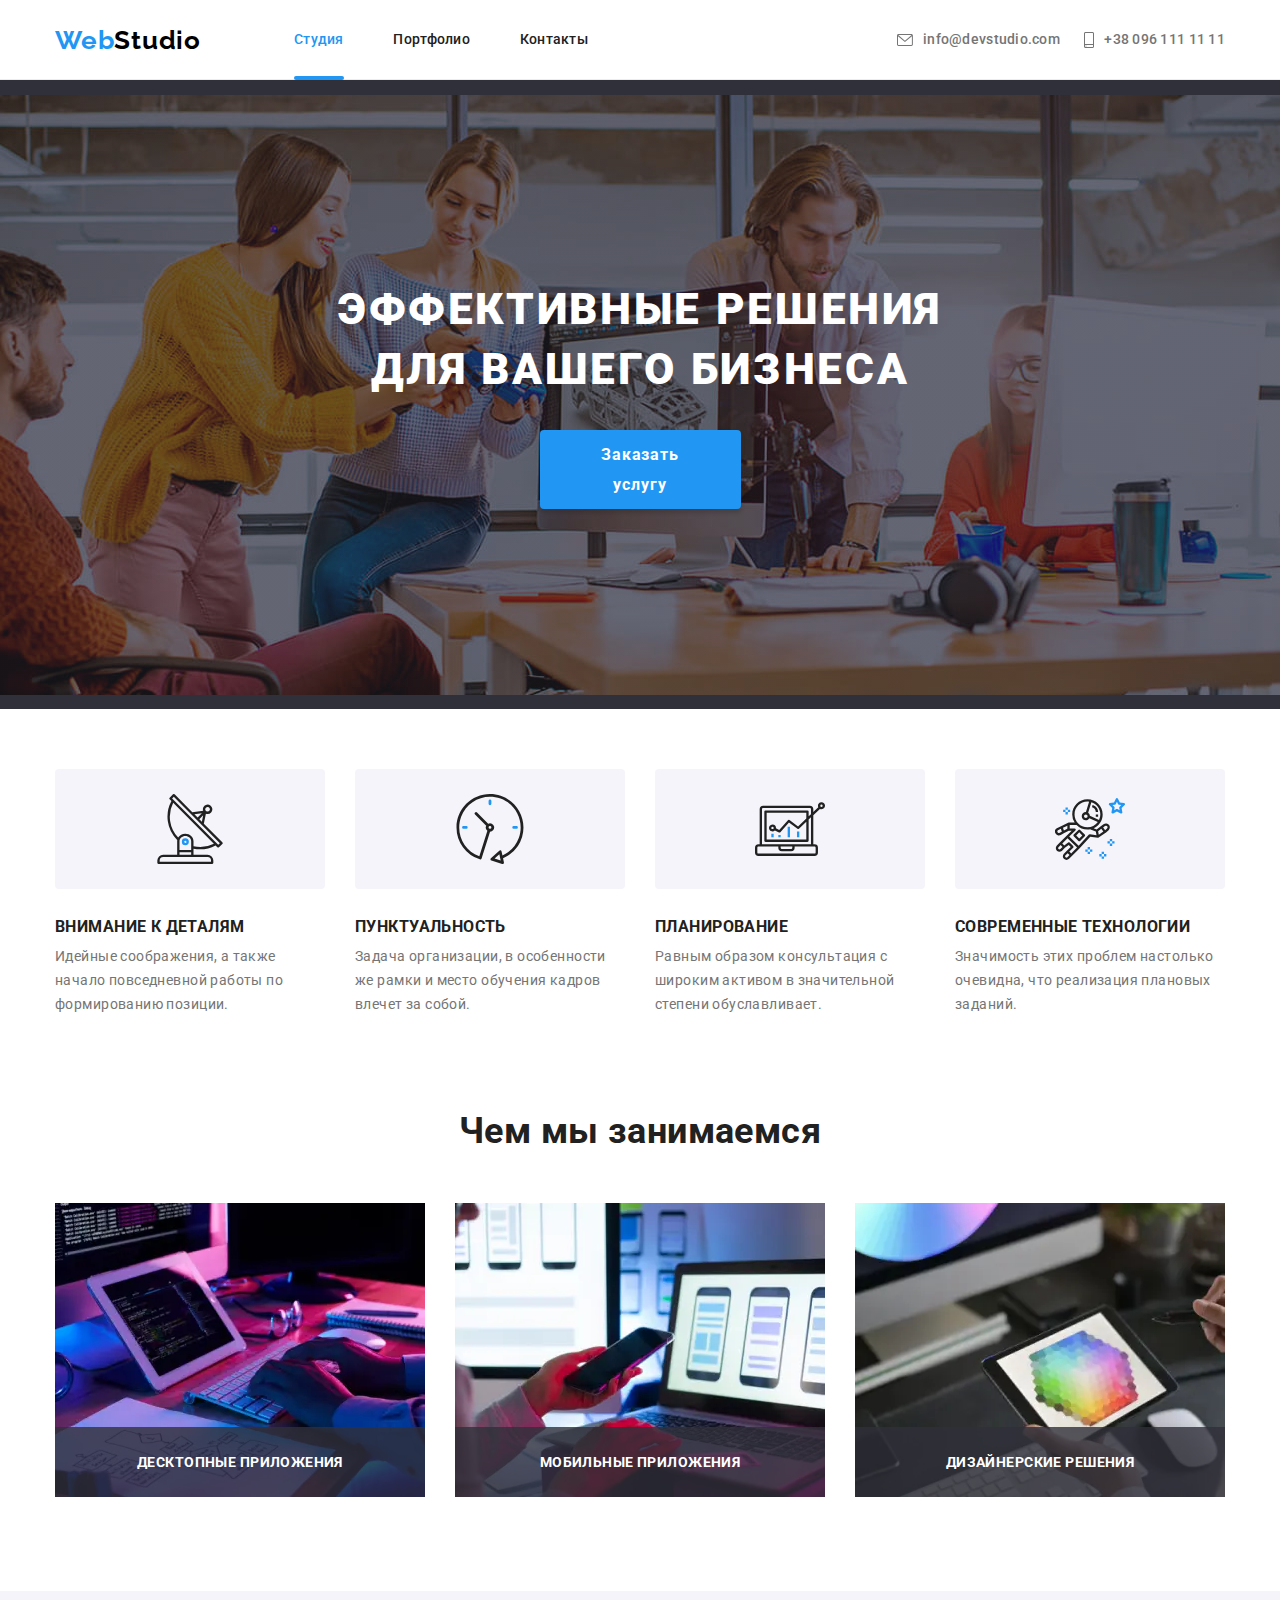
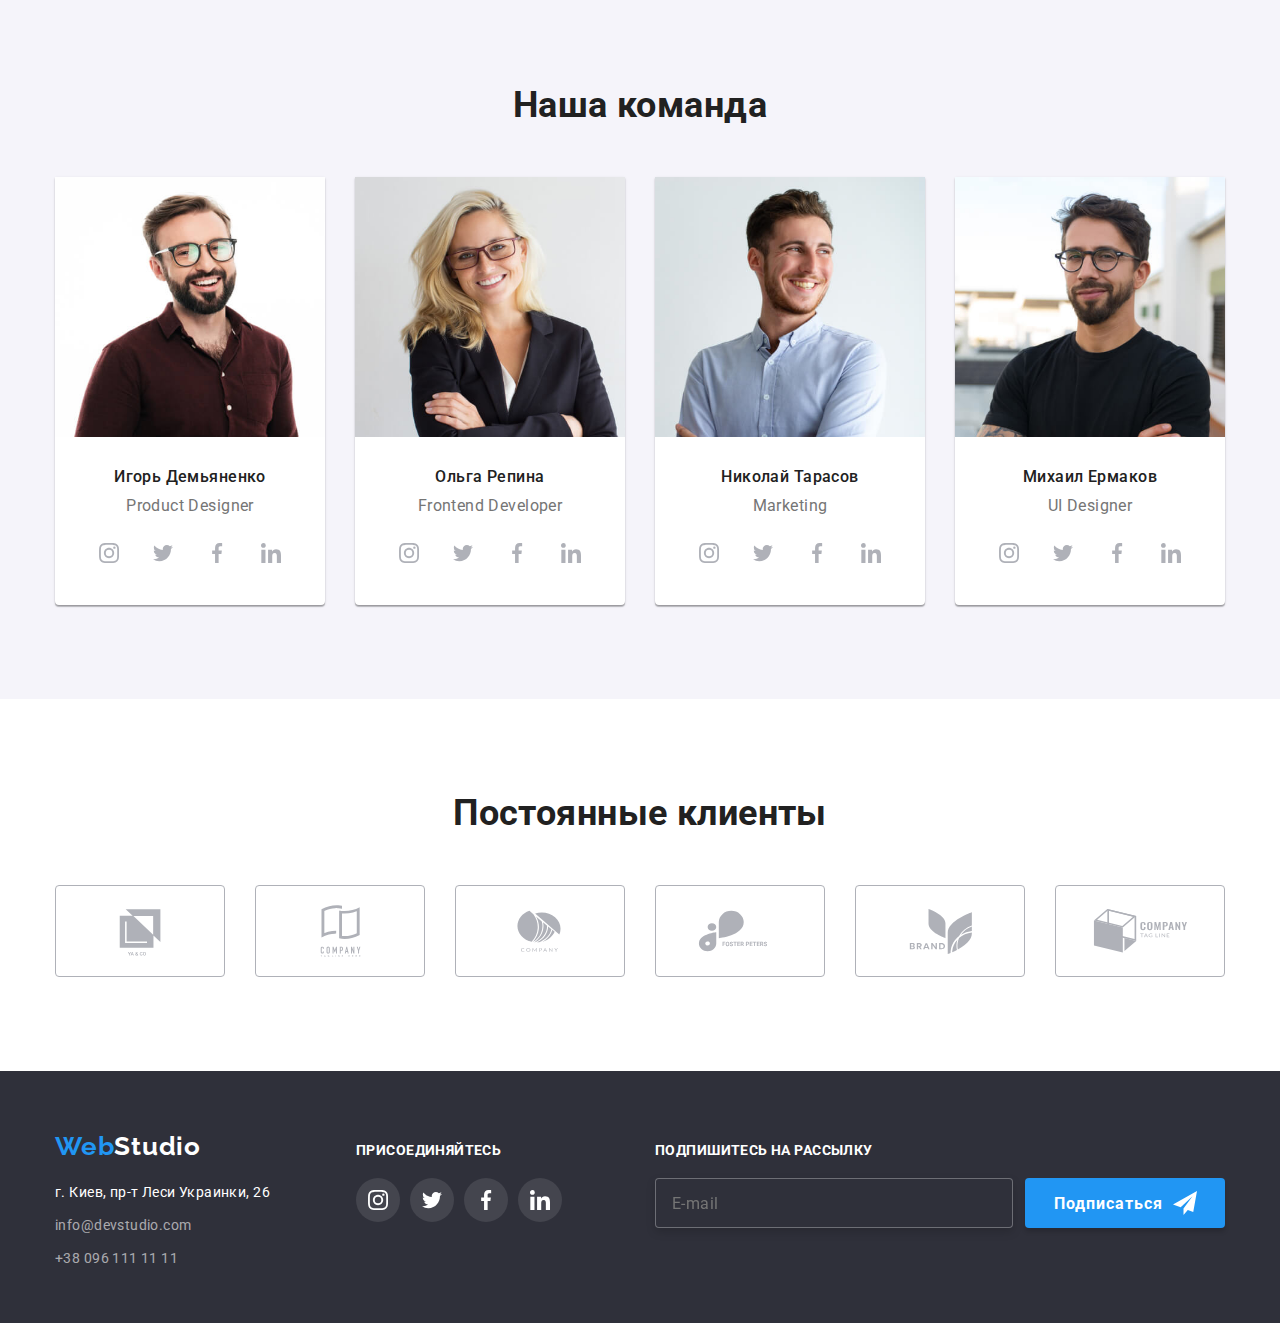
==== commit 2c6c325f: "main+portfolio" ====
--- a/index.html
+++ b/index.html
@@ -22,11 +22,21 @@
                 <div class="header__part flex">
                     <a href="/" class="logo">Web<span class="header__logo">Studio</span></a>
 
-                    <button class="header__button">
-                        <svg width="24" height="16">
+                    <button class="header__button" .js-open-menu>
+                        <svg class="header__burger" width="24" height="16">
                             <use href="./images/icons.svg#icon-burger">
                         </svg>
                     </button>
+
+                    <div class="mobile-menu" .js-menu-container>
+                        <button class="mobile-menu__close" .js-close-menu>
+                            <svg class="mobile-menu__icon" width="19" height="19">
+                                <use href="./images/icons.svg#icon-vector"></use>
+                            </svg>
+                        </button>
+
+
+                    </div>
                     
                     <nav class="nav">
                         <ul class="nav__list flex">
@@ -180,29 +190,14 @@
                     <h2 class="team__title title">Наша команда</h2>
                     <ul class="team__employees">
                         <li class="team__employee">
-                            <picture class="team__photo">
-                                    <source srcset="
-                                          ./images/products/team-1.webp 1x 320w,, 
-                                          ./images/products/team-1@2x.webp 2x 320w,,
-                                          ./images/products/team-1-tablet.webp 1x 640w, 
-                                          ./images/products/team-1-tablet@2x.webp 2x 640w,
-                                          ./images/products/team-1-desktop.webp 1x 960w, 
-                                          ./images/products/team-1-desktop@2x.webp 2x 960w,
-                                          " type="image/webp"
-                                    />
-
-                                    <img srcset="
-                                          ./images/products/team-1.jpg 1x 320w, 
-                                          ./images/products/team-1@2x.jpg 2x 320w, 
-                                          ./images/products/team-1-tablet.jpg 1x 640w, 
-                                          ./images/products/team-1-tablet@2x.jpg 2x 640w,
-                                          ./images/products/team-1-desktop.jpg 1x 960w, 
-                                          ./images/products/team-1-desktop@2x.jpg 2x 960w,
-                                        " type="image/jpg" 
-                                          src="./images/igor-demyanenko.jpg" alt="Игорь Демьяненко"
-                                          sizes="(min-width: 960px) 25vw, (min-width: 576px) 50vw,  100vw"
-                                    />
-                            </picture>  
+                            <img class="team__photo" 
+                                 srcset="./images/team/team-1.jpg 1x,
+                                        ./images/team/team-1@2x.jpg 2x,
+                                        ./images/team/team-1-tablet.jpg 1x,
+                                        ./images/team/team-1-tablet@2x.jpg 2x,
+                                        ./images/team/team-1-desktop.jpg 1x,
+                                        ./images/team/team-1-desktop@2x.jpg 2x"
+                                 src="./images/igor-demyanenko.jpg" alt="Игорь Демьяненко"/>                                
                             <h3 class="team__employee-name title">Игорь Демьяненко</h3>
                             <p class="team__employee-description">Product Designer</p>
                             <ul class="team__social-links flex">
@@ -230,7 +225,14 @@
                         </li>
 
                         <li class="team__employee">
-                            <img class="team__photo" src="./images/olga-repina.jpg" alt="Ольга Репина"/>
+                            <img class="team__photo"
+                                 srcset="./images/team/team-2.jpg 1x,
+                                        ./images/team/team-2@2x.jpg 2x,
+                                        ./images/team/team-2-tablet.jpg 1x,
+                                        ./images/team/team-2-tablet@2x.jpg 2x,
+                                        ./images/team/team-2-desktop.jpg 1x,
+                                        ./images/team/team-2-desktop@2x.jpg 2x" 
+                                 src="./images/olga-repina.jpg" alt="Ольга Репина"/>
                             <h3 class="team__employee-name title">Ольга Репина</h3>
                             <p class="team__employee-description">Frontend Developer</p>
                             <ul class="team__social-links flex">
@@ -258,7 +260,14 @@
                         </li>
 
                         <li class="team__employee">
-                            <img class="team__photo" src="./images/nikolay-tarasov.jpg" alt="Николай Тарасов"/>
+                            <img class="team__photo" 
+                                 srcset="./images/team/team-3.jpg 1x,
+                                            ./images/team/team-3@2x.jpg 2x,
+                                            ./images/team/team-3-tablet.jpg 1x,
+                                            ./images/team/team-3-tablet@2x.jpg 2x,
+                                            ./images/team/team-3-desktop.jpg 1x,
+                                            ./images/team/team-3-desktop@2x.jpg 2x" 
+                                 src="./images/nikolay-tarasov.jpg" alt="Николай Тарасов"/>
                             <h3 class="team__employee-name title">Николай Тарасов</h3>
                             <p class="team__employee-description">Marketing</p>
                             <ul class="team__social-links flex">
@@ -286,7 +295,14 @@
                         </li>
 
                         <li class="team__employee">
-                            <img class="team__photo" src="./images/mikhail-ermakov.jpg" alt="Михаил Ермаков"/>
+                            <img class="team__photo" 
+                                 srcset="./images/team/team-4.jpg 1x,
+                                            ./images/team/team-4@2x.jpg 2x,
+                                            ./images/team/team-4-tablet.jpg 1x,
+                                            ./images/team/team-4-tablet@2x.jpg 2x,
+                                            ./images/team/team-4-desktop.jpg 1x,
+                                            ./images/team/team-4-desktop@2x.jpg 2x" 
+                                 src="./images/mikhail-ermakov.jpg" alt="Михаил Ермаков"/>
                             <h3 class="team__employee-name title">Михаил Ермаков</h3>
                             <p class="team__employee-description">UI Designer</p>
                             <ul class="team__social-links flex">
@@ -474,6 +490,5 @@
         <script src="./js/mobile-menu.js"></script>
         <script src="./js/modal.js"></script>
         
-        
     </body>
 </html>--- a/css/main.min.css
+++ b/css/main.min.css
@@ -1,2 +1,2 @@
-/*! modern-normalize v0.6.0 | MIT License | https://github.com/sindresorhus/modern-normalize */*,*::before,*::after{-webkit-box-sizing:border-box;box-sizing:border-box}:root{-moz-tab-size:4;-o-tab-size:4;tab-size:4}html{line-height:1.15;-webkit-text-size-adjust:100%}body{margin:0}body{font-family:system-ui,-apple-system,"Segoe UI",Roboto,Helvetica,Arial,sans-serif,"Apple Color Emoji","Segoe UI Emoji"}hr{height:0}abbr[title]{-webkit-text-decoration:underline dotted;text-decoration:underline dotted}b,strong{font-weight:bolder}code,kbd,samp,pre{font-family:SFMono-Regular, Consolas, "Liberation Mono", Menlo, monospace;font-size:1em}small{font-size:80%}sub,sup{font-size:75%;line-height:0;position:relative;vertical-align:baseline}sub{bottom:-0.25em}sup{top:-0.5em}button,input,optgroup,select,textarea{font-family:inherit;font-size:100%;line-height:1.15;margin:0}button,select{text-transform:none}button,[type="button"],[type="reset"],[type="submit"]{-webkit-appearance:button}button::-moz-focus-inner,[type="button"]::-moz-focus-inner,[type="reset"]::-moz-focus-inner,[type="submit"]::-moz-focus-inner{border-style:none;padding:0}button:-moz-focusring,[type="button"]:-moz-focusring,[type="reset"]:-moz-focusring,[type="submit"]:-moz-focusring{outline:1px dotted ButtonText}fieldset{padding:0.35em 0.75em 0.625em}legend{padding:0}progress{vertical-align:baseline}[type="number"]::-webkit-inner-spin-button,[type="number"]::-webkit-outer-spin-button{height:auto}[type="search"]{-webkit-appearance:textfield;outline-offset:-2px}[type="search"]::-webkit-search-decoration{-webkit-appearance:none}::-webkit-file-upload-button{-webkit-appearance:button;font:inherit}summary{display:list-item}body{color:#757575;background-color:#fff;font-family:Roboto,sans-serif;font-style:normal;font-weight:normal;font-size:14px;line-height:1.71;letter-spacing:0.03em}.container{width:100%;padding-left:15px;padding-right:15px;margin-left:auto;margin-right:auto}@media screen and (min-width: 320px){.container{min-width:320px}}@media screen and (min-width: 768px){.container{min-width:768px}}@media screen and (min-width: 1200px){.container{min-width:1200px}}.section{padding-top:94px;padding-bottom:94px}.flex{display:-webkit-box;display:-ms-flexbox;display:flex;-webkit-box-align:center;-ms-flex-align:center;align-items:center;-webkit-box-pack:justify;-ms-flex-pack:justify;justify-content:space-between}h1,h2,h3,p,ul{margin:0;padding:0}ul{list-style:none}img{border:0;display:block}.none-title{visibility:hidden;position:absolute;width:1px;height:1px;margin:-1px;padding:0;overflow:hidden;border:0;clip:rect(0 0 0 0)}.title{color:#212121}.logo{color:#2196f3;font-family:Raleway, sans-serif;font-style:normal;font-weight:bold;font-size:24px;line-height:1.17;letter-spacing:0.03em;text-decoration:none}@media screen and (min-width: 1200px){.logo{font-size:26px;line-height:1.19}}.header{position:relative;width:100%;top:0;left:0;background-color:#fff;border-bottom:1px solid #ececec}.header__part{-webkit-box-pack:start;-ms-flex-pack:start;justify-content:flex-start;padding-top:11px;padding-bottom:11px}@media screen and (min-width: 768px){.header__part{padding-top:21px;padding-bottom:20px}}.header__logo{color:#000000}.header__button{position:absolute;top:22px;right:22px;background-color:transparent;border:none;display:-webkit-box;display:-ms-flexbox;display:flex;-webkit-box-align:center;-ms-flex-align:center;align-items:center;-webkit-box-pack:center;-ms-flex-pack:center;justify-content:center;padding:0;-webkit-transition:fill 250ms cubic-bezier(0.4, 0, 0.2, 1);transition:fill 250ms cubic-bezier(0.4, 0, 0.2, 1)}.header__button:hover,.header__button:focus{fill:#2196f3;cursor:pointer}@media screen and (min-width: 768px){.header__button{display:none}}@media screen and (min-width: 1200px){.header__button{display:none}}.header__box{position:relative;height:38px;width:100%}.header__kontakt{display:none}@media screen and (min-width: 768px){.header__kontakt{position:absolute;top:0;right:0;display:-webkit-box;display:-ms-flexbox;display:flex;-webkit-box-orient:vertical;-webkit-box-direction:normal;-ms-flex-direction:column;flex-direction:column;-ms-flex-line-pack:start;align-content:flex-start}}@media screen and (min-width: 1200px){.header__kontakt{position:absolute;top:11px;right:0;width:328px;display:-webkit-box;display:-ms-flexbox;display:flex;-webkit-box-orient:horizontal;-webkit-box-direction:normal;-ms-flex-direction:row;flex-direction:row;-webkit-box-align:center;-ms-flex-align:center;align-items:center;-webkit-box-pack:justify;-ms-flex-pack:justify;justify-content:space-between}}.header__link{color:#212121;font-family:Roboto,sans-serif;font-style:normal;font-weight:500;font-size:14px;line-height:1.14;letter-spacing:0.02em;text-decoration:none;-webkit-transition:color 250ms cubic-bezier(0.4, 0, 0.2, 1);transition:color 250ms cubic-bezier(0.4, 0, 0.2, 1);color:#757575;display:-webkit-box;display:-ms-flexbox;display:flex;-webkit-box-align:center;-ms-flex-align:center;align-items:center}.header__link:hover,.header__link:focus{color:#2196f3}.header__link:hover .header__icon,.header__link:focus .header__icon{fill:#2196f3;cursor:pointer}@media screen and (min-width: 768px){.header__link{font-size:12px;line-height:1.17;margin-bottom:10px}}@media screen and (min-width: 1200px){.header__link{font-size:14px;line-height:1.14;margin-bottom:0}}.header__icon-envelope,.header__icon-smartphone{fill:currentColor;margin-right:8px;-webkit-transition:fill 250ms cubic-bezier(0.4, 0, 0.2, 1);transition:fill 250ms cubic-bezier(0.4, 0, 0.2, 1)}@media screen and (min-width: 1200px){.header__icon-envelope,.header__icon-smartphone{margin-right:10px}}.header__icon-envelope{width:14px;height:10px}@media screen and (min-width: 1200px){.header__icon-envelope{width:16px;height:12px}}.header__icon-smartphone{width:10px;height:14px}@media screen and (min-width: 1200px){.header__icon-smartphone{width:10px;height:16px}}.nav{display:none}@media screen and (min-width: 768px){.nav{display:inline-block;margin-left:88px}}@media screen and (min-width: 1200px){.nav{margin-left:93px}}.nav__list{width:294px;-webkit-box-pack:justify;-ms-flex-pack:justify;justify-content:space-between}.nav__link{color:#212121;font-family:Roboto,sans-serif;font-style:normal;font-weight:500;font-size:14px;line-height:1.14;letter-spacing:0.02em;text-decoration:none;-webkit-transition:color 250ms cubic-bezier(0.4, 0, 0.2, 1);transition:color 250ms cubic-bezier(0.4, 0, 0.2, 1)}.nav__link:hover,.nav__link:focus{color:#2196f3}.nav__box{position:relative}.nav__link--current{color:#2196f3}.nav__link--current::after{content:"";display:inline-block;width:100%;height:4px;background:#2196f3;border-radius:2px;position:absolute;top:48px;right:0}.hero{background-color:#2f303a;text-align:center;padding-top:118px;padding-bottom:118px;background-image:-webkit-gradient(linear, left top, right top, from(rgba(47,48,58,0.4)), to(rgba(47,48,58,0.4))),url("../images/hero/hero.jpg");background-image:linear-gradient(to right, rgba(47,48,58,0.4), rgba(47,48,58,0.4)),url("../images/hero/hero.jpg");background-repeat:no-repeat;background-position:center;background-size:cover}@media screen and (min-width: 768px){.hero{background-image:-webkit-gradient(linear, left top, right top, from(rgba(47,48,58,0.4)), to(rgba(47,48,58,0.4))),url("../images/hero/hero-tablet.jpg");background-image:linear-gradient(to right, rgba(47,48,58,0.4), rgba(47,48,58,0.4)),url("../images/hero/hero-tablet.jpg")}}@media screen and (min-width: 1200px){.hero{padding-top:200px;padding-bottom:200px;background-image:-webkit-gradient(linear, left top, right top, from(rgba(47,48,58,0.4)), to(rgba(47,48,58,0.4))),url("../images/hero/hero-desktop.jpg");background-image:linear-gradient(to right, rgba(47,48,58,0.4), rgba(47,48,58,0.4)),url("../images/hero/hero-desktop.jpg");background-size:1600px}}@media (min-device-pixel-ratio: 2), (-webkit-min-device-pixel-ratio: 2), (min-resolution: 192dpi), (min-resolution: 2dppx){.hero{background-image:-webkit-gradient(linear, left top, right top, from(rgba(47,48,58,0.4)), to(rgba(47,48,58,0.4))),url("../images/hero/hero2x.jpg");background-image:linear-gradient(to right, rgba(47,48,58,0.4), rgba(47,48,58,0.4)),url("../images/hero/hero2x.jpg")}}@media screen and (min-device-pixel-ratio: 2) and (min-width: 768px), screen and (-webkit-min-device-pixel-ratio: 2) and (min-width: 768px), screen and (min-resolution: 192dpi) and (min-width: 768px), screen and (min-resolution: 2dppx) and (min-width: 768px){.hero{background-image:-webkit-gradient(linear, left top, right top, from(rgba(47,48,58,0.4)), to(rgba(47,48,58,0.4))),url("../images/hero/hero-tablet2x.jpg");background-image:linear-gradient(to right, rgba(47,48,58,0.4), rgba(47,48,58,0.4)),url("../images/hero/hero-tablet2x.jpg")}}@media screen and (min-device-pixel-ratio: 2) and (min-width: 1200px), screen and (-webkit-min-device-pixel-ratio: 2) and (min-width: 1200px), screen and (min-resolution: 192dpi) and (min-width: 1200px), screen and (min-resolution: 2dppx) and (min-width: 1200px){.hero{background-image:-webkit-gradient(linear, left top, right top, from(rgba(47,48,58,0.4)), to(rgba(47,48,58,0.4))),url("../images/hero/hero-desktop2x.jpg");background-image:linear-gradient(to right, rgba(47,48,58,0.4), rgba(47,48,58,0.4)),url("../images/hero/hero-desktop2x.jpg")}}.hero .container{width:100vw;padding-left:0;padding-right:0}.hero__title{margin-bottom:30px;color:#fff;font-weight:900;font-size:26px;line-height:1.62;letter-spacing:0.06em;text-transform:uppercase}@media screen and (min-width: 1200px){.hero__title{font-size:44px;line-height:1.36}}.hero__button{width:201px;padding:10px 32px;margin:0 auto}.button{color:#fff;background-color:#2196f3;border:0;-webkit-box-shadow:0px 4px 4px rgba(0,0,0,0.15);box-shadow:0px 4px 4px rgba(0,0,0,0.15);border-radius:4px;font-family:Roboto,sans-serif;font-style:normal;font-weight:bold;font-size:16px;line-height:1.87;letter-spacing:0.06em;text-align:center;text-decoration:none;-webkit-transition:background 250ms cubic-bezier(0.4, 0, 0.2, 1);transition:background 250ms cubic-bezier(0.4, 0, 0.2, 1)}.button:hover,.button:focus{background:#188ce8;cursor:pointer}.benefit__section{padding-top:60px;padding-bottom:30px}@media screen and (min-width: 1200px){.benefit__section{padding-bottom:94px}}@media screen and (min-width: 768px){.benefits{display:-webkit-box;display:-ms-flexbox;display:flex;-ms-flex-wrap:wrap;flex-wrap:wrap;margin-left:-15px;margin-right:-15px}}@media screen and (min-width: 1200px){.benefits{display:-webkit-box;display:-ms-flexbox;display:flex;-webkit-box-align:center;-ms-flex-align:center;align-items:center;-webkit-box-pack:justify;-ms-flex-pack:justify;justify-content:space-between}}.benefits__item{width:100%;margin-bottom:30px}@media screen and (min-width: 768px){.benefits__item{width:354px;margin-left:15px;margin-right:15px}}@media screen and (min-width: 1200px){.benefits__item{width:270px;margin-bottom:0}}.benefits__box{text-align:center;height:120px;margin-bottom:30px;background:#f5f4fa;border-radius:4px;padding:25px 100px}.benefits__name{font-weight:bold;text-align:center;line-height:16px;text-transform:uppercase;margin-bottom:10px}@media screen and (min-width: 768px){.benefits__name{text-align:left}}.products{display:none}@media screen and (min-width: 768px){.products{display:none}}@media screen and (min-width: 1200px){.products{display:inline-block}}.products__studio{padding-top:0}.products__title{font-weight:bold;font-size:36px;line-height:1.16;text-align:center;margin-bottom:50px}.products__box{position:relative}.products__name{font-weight:bold;font-size:14px;line-height:16px;text-align:center;text-transform:uppercase;color:#fff;padding:27px 82px;position:absolute;width:100%;height:70px;bottom:0;background-color:rgba(47,48,58,0.8)}.team{background:#f5f4fa}.team .section{padding-top:60px;padding-bottom:30px}@media screen and (min-width: 1200px){.team .section{padding-top:94px;padding-bottom:94px}}.team__title{font-weight:bold;font-size:36px;line-height:1.16;text-align:center;margin-bottom:50px;font-size:28px;line-height:1.18;margin-bottom:30px}@media screen and (min-width: 1200px){.team__title{font-weight:bold;font-size:36px;line-height:1.16;text-align:center;margin-bottom:50px;text-align:center;margin-bottom:50px}}@media screen and (min-width: 768px){.team__employees{display:-webkit-box;display:-ms-flexbox;display:flex;-ms-flex-wrap:wrap;flex-wrap:wrap;margin-left:-15px;margin-right:-15px}}@media screen and (min-width: 1200px){.team__employees{display:-webkit-box;display:-ms-flexbox;display:flex;-webkit-box-align:center;-ms-flex-align:center;align-items:center;-webkit-box-pack:justify;-ms-flex-pack:justify;justify-content:space-between}}.team__employee{width:450px;height:622px;margin-bottom:30px;text-align:center;-webkit-box-shadow:0px 1px 3px rgba(0,0,0,0.12),0px 1px 1px rgba(0,0,0,0.14),0px 2px 1px rgba(0,0,0,0.2);box-shadow:0px 1px 3px rgba(0,0,0,0.12),0px 1px 1px rgba(0,0,0,0.14),0px 2px 1px rgba(0,0,0,0.2);border-radius:0px 0px 4px 4px;background-color:#fff;-webkit-transition:fill 250ms cubic-bezier(0.4, 0, 0.2, 1),background-color 250ms cubic-bezier(0.4, 0, 0.2, 1);transition:fill 250ms cubic-bezier(0.4, 0, 0.2, 1),background-color 250ms cubic-bezier(0.4, 0, 0.2, 1)}@media screen and (min-width: 768px){.team__employee{width:354px;height:536px;margin-left:15px;margin-right:15px}}@media screen and (min-width: 1200px){.team__employee{width:270px;height:428px;margin-bottom:0}}.team__photo{width:450px;height:460px}@media screen and (min-width: 768px){.team__photo{width:354px;height:374px}}@media screen and (min-width: 1200px){.team__photo{width:270px;height:260px}}.team__employee-description,.team__employee-name{font-size:16px;line-height:1.19}.team__employee-name{font-weight:500;margin-top:30px;margin-bottom:10px}.team__employee-description{margin-bottom:16px}.team__social-links{width:206px;height:44px;margin-left:122px;margin-bottom:24px}@media screen and (min-width: 768px){.team__social-links{margin-left:74px}}@media screen and (min-width: 1200px){.team__social-links{margin-left:32px;margin-bottom:30px}}.box-links{width:44px;height:44px;padding:12px;border-radius:50%;-webkit-transition:fill 250ms cubic-bezier(0.4, 0, 0.2, 1),background-color 250ms cubic-bezier(0.4, 0, 0.2, 1);transition:fill 250ms cubic-bezier(0.4, 0, 0.2, 1),background-color 250ms cubic-bezier(0.4, 0, 0.2, 1)}.team__employees .icon-team{fill:#afb1b8;-webkit-transition:fill 250ms cubic-bezier(0.4, 0, 0.2, 1),background-color 250ms cubic-bezier(0.4, 0, 0.2, 1);transition:fill 250ms cubic-bezier(0.4, 0, 0.2, 1),background-color 250ms cubic-bezier(0.4, 0, 0.2, 1)}.box-links:hover,.box-links:focus{background-color:#2196f3;cursor:pointer}.box-links:hover .icon-team,.box-links:focus .icon-team{fill:#fff}.customer .section{padding-top:60px;padding-bottom:30px}@media screen and (min-width: 1200px){.customer .section{padding-top:94px;padding-bottom:94px}}.customer__title{font-weight:bold;font-size:36px;line-height:1.16;text-align:center;margin-bottom:50px;font-size:28px;line-height:1.18;margin-bottom:30px}@media screen and (min-width: 1200px){.customer__title{font-weight:bold;font-size:36px;line-height:1.16;text-align:center;margin-bottom:50px;text-align:center;margin-bottom:50px}}.customer__items{display:-webkit-box;display:-ms-flexbox;display:flex;-ms-flex-wrap:wrap;flex-wrap:wrap;margin-left:-15px;margin-right:-15px}@media screen and (min-width: 1200px){.customer__items{display:-webkit-box;display:-ms-flexbox;display:flex;-webkit-box-align:center;-ms-flex-align:center;align-items:center;-webkit-box-pack:justify;-ms-flex-pack:justify;justify-content:space-between}}.customer__box{width:210px;height:92px;margin-left:15px;margin-right:15px;margin-bottom:30px;border:1px solid #afb1b8;-webkit-box-sizing:border-box;box-sizing:border-box;border-radius:4px;padding:16px 52px;-webkit-transition:border 250ms cubic-bezier(0.4, 0, 0.2, 1),fill 250ms cubic-bezier(0.4, 0, 0.2, 1);transition:border 250ms cubic-bezier(0.4, 0, 0.2, 1),fill 250ms cubic-bezier(0.4, 0, 0.2, 1)}.customer__box:hover,.customer__box:focus{border:1px solid #2196f3;cursor:pointer}@media screen and (min-width: 768px){.customer__box{width:226px;padding:16px 60px}}@media screen and (min-width: 1200px){.customer__box{width:170px;padding:16px 32px;margin-bottom:0}}.customer__icon{fill:#afb1b8;-webkit-transition:fill 250ms cubic-bezier(0.4, 0, 0.2, 1),background-color 250ms cubic-bezier(0.4, 0, 0.2, 1);transition:fill 250ms cubic-bezier(0.4, 0, 0.2, 1),background-color 250ms cubic-bezier(0.4, 0, 0.2, 1)}.customer__box:hover .customer__icon,.customer__box:focus .customer__icon{fill:#2196f3}.footer{background-color:#2f303a;padding-top:60px;padding-bottom:60px;height:613px}@media screen and (min-width: 768px){.footer{height:472px}}@media screen and (min-width: 1200px){.footer{padding-top:60px;padding-bottom:60px;height:252px}}.footer .container{display:-webkit-box;display:-ms-flexbox;display:flex;-webkit-box-orient:vertical;-webkit-box-direction:normal;-ms-flex-direction:column;flex-direction:column;-webkit-box-align:center;-ms-flex-align:center;align-items:center;text-align:center}@media screen and (min-width: 768px){.footer .container{width:768px;-ms-flex-wrap:wrap;flex-wrap:wrap;-ms-flex-pack:distribute;justify-content:space-around;-webkit-box-orient:horizontal;-webkit-box-direction:normal;-ms-flex-direction:row;flex-direction:row}}@media screen and (min-width: 1200px){.footer .container{display:-webkit-box;display:-ms-flexbox;display:flex;-ms-flex-wrap:nowrap;flex-wrap:nowrap;-webkit-box-align:start;-ms-flex-align:start;align-items:flex-start;text-align:left}}@media screen and (min-width: 768px){.footer__box{display:-webkit-box;display:-ms-flexbox;display:flex;-webkit-box-orient:vertical;-webkit-box-direction:normal;-ms-flex-direction:column;flex-direction:column;-webkit-box-align:center;-ms-flex-align:center;align-items:center;text-align:center;margin-left:61px;margin-right:165px}}@media screen and (min-width: 1200px){.footer__box{margin-left:0;margin-right:0;-webkit-box-align:start;-ms-flex-align:start;align-items:flex-start;text-align:left}}.footer__logo,.footer__address{color:#fff}.footer__link{color:#212121;font-family:Roboto,sans-serif;font-style:normal;font-weight:500;font-size:14px;line-height:1.14;letter-spacing:0.02em;text-decoration:none;-webkit-transition:color 250ms cubic-bezier(0.4, 0, 0.2, 1);transition:color 250ms cubic-bezier(0.4, 0, 0.2, 1);color:rgba(255,255,255,0.6);font-weight:normal;line-height:1.71;letter-spacing:0.03em;cursor:pointer}.footer__link:hover,.footer__link:focus{color:#2196f3}.footer__kontakt{font-style:normal;margin-top:20px;margin-bottom:60px}@media screen and (min-width: 768px){.footer__kontakt{width:231px}}.footer__email{margin-top:8px;margin-bottom:8px}@media screen and (min-width: 1200px){.footer__email{margin-top:9px;margin-bottom:9px}}.footer-links{margin-bottom:60px;font-weight:bold;line-height:1.14;text-transform:uppercase;color:#fff}@media screen and (min-width: 768px){.footer-links{margin-top:-23px;margin-right:74px}}@media screen and (min-width: 1200px){.footer-links{width:260px;margin-left:70px;padding-top:12px;margin-right:0;margin-top:0}}.footer-links .icon{fill:#fff}@media screen and (min-width: 1200px){.footer-link{margin-bottom:20px}}.social-links{width:206px;margin-top:20px}.footer-links .box{width:44px;height:44px;border-radius:50%;padding:12px;-webkit-transition:background-color 250ms cubic-bezier(0.4, 0, 0.2, 1);transition:background-color 250ms cubic-bezier(0.4, 0, 0.2, 1)}.footer-links .box{background-color:rgba(255,255,255,0.1)}.footer-links .box:focus,.footer-links .box:hover{background-color:#2196f3;cursor:pointer}.footer-forms{min-width:570px;height:86px}@media screen and (min-width: 1200px){.footer-forms{padding-top:12px;margin-left:93px}}.form-title{margin-bottom:20px;font-weight:bold;line-height:1.14;text-transform:uppercase;color:#fff}@media screen and (min-width: 768px){.footer-form{display:-webkit-box;display:-ms-flexbox;display:flex;-webkit-box-orient:vertical;-webkit-box-direction:normal;-ms-flex-direction:column;flex-direction:column;-webkit-box-align:center;-ms-flex-align:center;align-items:center;text-align:center}}@media screen and (min-width: 1200px){.footer-form{display:-webkit-box;display:-ms-flexbox;display:flex;-webkit-box-orient:horizontal;-webkit-box-direction:normal;-ms-flex-direction:row;flex-direction:row;-webkit-box-align:start;-ms-flex-align:start;align-items:flex-start}}.footer-button{position:relative;width:200px;height:50px;padding:10px 62px 10px 29px}.footer-form .icon{position:absolute;bottom:13px;right:28px}.footer-forms .form-field{width:450px;height:50px;margin-bottom:20px;border:1px solid rgba(255,255,255,0.3);-webkit-box-sizing:border-box;box-sizing:border-box;-webkit-filter:drop-shadow(0px 4px 4px rgba(0,0,0,0.15));filter:drop-shadow(0px 4px 4px rgba(0,0,0,0.15));border-radius:4px;background-color:#2f303a;padding-left:16px;font-family:Roboto,sans-serif;font-style:normal;font-weight:normal;font-size:16px;line-height:1.25;letter-spacing:0.03em;color:rgba(255,255,255,0.6)}@media screen and (min-width: 768px){.footer-forms .form-field{margin-right:25px;margin-left:25px}}@media screen and (min-width: 1200px){.footer-forms .form-field{margin-right:12px;margin-left:0;width:358px}}.backdrop{position:fixed;z-index:7;top:0;left:0;width:100vw;height:100vh;background-color:rgba(0,0,0,0.2);-webkit-transition:opacity 500ms linear, visibility 500ms linear;transition:opacity 500ms linear, visibility 500ms linear}.backdrop.is-hidden{opacity:0;pointer-events:none}.modal{position:absolute;top:50%;left:50%;-webkit-transform:translate(-50%, -50%);transform:translate(-50%, -50%);min-width:450px;border-radius:4px;background-color:#fff;-webkit-animation:animate75 3000ms;animation:animate75 3000ms}@media screen and (min-width: 1200px){.modal{min-width:528px}}@-webkit-keyframes animate75{50%{-webkit-transform:scale(0.75);transform:scale(0.75)}0%{-webkit-transform:scale(1);transform:scale(1)}}@keyframes animate75{50%{-webkit-transform:scale(0.75);transform:scale(0.75)}0%{-webkit-transform:scale(1);transform:scale(1)}}.modal-close{width:30px;height:30px;position:absolute;top:8px;right:8px;border-radius:50%;border:1px solid rgba(0,0,0,0.1);background-color:transparent;display:-webkit-box;display:-ms-flexbox;display:flex;-webkit-box-align:center;-ms-flex-align:center;align-items:center;-webkit-box-pack:center;-ms-flex-pack:center;justify-content:center;-webkit-transition:fill 250ms cubic-bezier(0.4, 0, 0.2, 1);transition:fill 250ms cubic-bezier(0.4, 0, 0.2, 1)}.modal-close:hover,.modal-close:focus{fill:#2196f3;cursor:pointer}.modal-forms{position:relative;top:40px;left:0;padding:0 40px 50px}.modal-title{font-weight:bold;font-size:20px;line-height:1.15;letter-spacing:0.03em;text-align:center;color:#212121;margin-bottom:12px}@media screen and (min-width: 1200px){.modal-title{line-height:1.5}}.modal-forms .form-field{position:relative;display:-webkit-box;display:-ms-flexbox;display:flex;-webkit-box-orient:vertical;-webkit-box-direction:normal;-ms-flex-direction:column;flex-direction:column;font-size:12px;line-height:1.17;letter-spacing:0.01em;margin-bottom:10px;outline:none;-webkit-transition:border 250ms cubic-bezier(0.4, 0, 0.2, 1);transition:border 250ms cubic-bezier(0.4, 0, 0.2, 1)}.modal-label{margin-bottom:4px}.modal-input{width:100%;height:40px;padding-left:42px;border:1px solid rgba(33,33,33,0.2);-webkit-box-sizing:border-box;box-sizing:border-box;border-radius:4px;outline:none;-webkit-transition:border 250ms cubic-bezier(0.4, 0, 0.2, 1);transition:border 250ms cubic-bezier(0.4, 0, 0.2, 1)}.modal-forms .modal-input:focus,.modal-forms .modal-input:hover,.form-field .comment:focus,.form-field .comment:hover{border:1px solid #2196f3;cursor:pointer}.input-icon{position:absolute;bottom:11px;left:12px}.input-hover:focus .input-icon,.input-hover:hover .input-icon{fill:#2196f3;cursor:pointer}.input-hover:focus-within .modal-input,.form-field:focus-within .comment{border-color:#2196f3}.input-hover:focus-within .input-icon{fill:#2196f3}.form-field .comment{resize:none;width:100%;height:120px;padding:12px 16px;margin-bottom:10px;border:1px solid rgba(33,33,33,0.2);-webkit-box-sizing:border-box;box-sizing:border-box;border-radius:4px;outline:none;-webkit-transition:border 250ms cubic-bezier(0.4, 0, 0.2, 1);transition:border 250ms cubic-bezier(0.4, 0, 0.2, 1)}.form-field textarea::-webkit-input-placeholder{color:rgba(117,117,117,0.5)}.form-field textarea:-ms-input-placeholder{color:rgba(117,117,117,0.5)}.form-field textarea::-ms-input-placeholder{color:rgba(117,117,117,0.5)}.form-field textarea::placeholder{color:rgba(117,117,117,0.5)}.form-policy{position:relative;overflow:hidden;width:425px;height:24px;margin:0 auto 30px;text-align:center}.policy-icons{position:absolute;left:0;top:5px;width:16px;height:15px;border:2px solid #000000;border-radius:2px;cursor:pointer;border-radius:3px;background-repeat:no-repeat}.form-policy input:checked+.policy-icons{background-color:#2196f3;border:2px solid #2196f3;background-image:url(..//images/icon-check.svg);background-repeat:no-repeat;background-position:center}.form-policy .link{color:#2196f3}.modal-button{position:absolute;bottom:0;right:164px;width:200px;height:50px;padding:10px 55px 10px 56px}
+/*! modern-normalize v0.6.0 | MIT License | https://github.com/sindresorhus/modern-normalize */*,*::before,*::after{-webkit-box-sizing:border-box;box-sizing:border-box}:root{-moz-tab-size:4;-o-tab-size:4;tab-size:4}html{line-height:1.15;-webkit-text-size-adjust:100%}body{margin:0}body{font-family:system-ui,-apple-system,"Segoe UI",Roboto,Helvetica,Arial,sans-serif,"Apple Color Emoji","Segoe UI Emoji"}hr{height:0}abbr[title]{-webkit-text-decoration:underline dotted;text-decoration:underline dotted}b,strong{font-weight:bolder}code,kbd,samp,pre{font-family:SFMono-Regular, Consolas, "Liberation Mono", Menlo, monospace;font-size:1em}small{font-size:80%}sub,sup{font-size:75%;line-height:0;position:relative;vertical-align:baseline}sub{bottom:-0.25em}sup{top:-0.5em}button,input,optgroup,select,textarea{font-family:inherit;font-size:100%;line-height:1.15;margin:0}button,select{text-transform:none}button,[type="button"],[type="reset"],[type="submit"]{-webkit-appearance:button}button::-moz-focus-inner,[type="button"]::-moz-focus-inner,[type="reset"]::-moz-focus-inner,[type="submit"]::-moz-focus-inner{border-style:none;padding:0}button:-moz-focusring,[type="button"]:-moz-focusring,[type="reset"]:-moz-focusring,[type="submit"]:-moz-focusring{outline:1px dotted ButtonText}fieldset{padding:0.35em 0.75em 0.625em}legend{padding:0}progress{vertical-align:baseline}[type="number"]::-webkit-inner-spin-button,[type="number"]::-webkit-outer-spin-button{height:auto}[type="search"]{-webkit-appearance:textfield;outline-offset:-2px}[type="search"]::-webkit-search-decoration{-webkit-appearance:none}::-webkit-file-upload-button{-webkit-appearance:button;font:inherit}summary{display:list-item}body{color:#757575;background-color:#fff;font-family:Roboto,sans-serif;font-style:normal;font-weight:normal;font-size:14px;line-height:1.71;letter-spacing:0.03em}.container{width:100%;padding-left:15px;padding-right:15px;margin-left:auto;margin-right:auto}@media screen and (min-width: 320px){.container{min-width:320px}}@media screen and (min-width: 768px){.container{min-width:768px}}@media screen and (min-width: 1200px){.container{min-width:1200px}}.section{padding-top:94px;padding-bottom:94px}.flex{display:-webkit-box;display:-ms-flexbox;display:flex;-webkit-box-align:center;-ms-flex-align:center;align-items:center;-webkit-box-pack:justify;-ms-flex-pack:justify;justify-content:space-between}h1,h2,h3,p,ul{margin:0;padding:0}ul{list-style:none}img{border:0;display:block}.none-title{visibility:hidden;position:absolute;width:1px;height:1px;margin:-1px;padding:0;overflow:hidden;border:0;clip:rect(0 0 0 0)}.title{color:#212121}.logo{color:#2196f3;font-family:Raleway, sans-serif;font-style:normal;font-weight:bold;font-size:24px;line-height:1.17;letter-spacing:0.03em;text-decoration:none}@media screen and (min-width: 1200px){.logo{font-size:26px;line-height:1.19}}.header{position:relative;width:100%;top:0;left:0;background-color:#fff;border-bottom:1px solid #ececec}@media screen and (min-width: 1200px){.header .container{width:1200px}}.header__part{-webkit-box-pack:start;-ms-flex-pack:start;justify-content:flex-start;padding-top:11px;padding-bottom:11px}@media screen and (min-width: 768px){.header__part{padding-top:21px;padding-bottom:20px}}.header__logo{color:#000000}.header__button{position:absolute;top:22px;right:22px;background-color:transparent;border:none;display:-webkit-box;display:-ms-flexbox;display:flex;-webkit-box-align:center;-ms-flex-align:center;align-items:center;-webkit-box-pack:center;-ms-flex-pack:center;justify-content:center;padding:0;fill:#212121;-webkit-transition:fill 250ms cubic-bezier(0.4, 0, 0.2, 1);transition:fill 250ms cubic-bezier(0.4, 0, 0.2, 1)}.header__button:hover .header__burger,.header__button:focus .header__burger{fill:#2196f3;cursor:pointer}@media screen and (min-width: 768px){.header__button{display:none}}@media screen and (min-width: 1200px){.header__button{display:none}}.header__box{position:relative;height:38px;width:100%}.header__kontakt{display:none}@media screen and (min-width: 768px){.header__kontakt{position:absolute;top:0;right:0;display:-webkit-box;display:-ms-flexbox;display:flex;-webkit-box-orient:vertical;-webkit-box-direction:normal;-ms-flex-direction:column;flex-direction:column;-ms-flex-line-pack:start;align-content:flex-start}}@media screen and (min-width: 1200px){.header__kontakt{position:absolute;top:11px;right:0;width:328px;display:-webkit-box;display:-ms-flexbox;display:flex;-webkit-box-orient:horizontal;-webkit-box-direction:normal;-ms-flex-direction:row;flex-direction:row;-webkit-box-align:center;-ms-flex-align:center;align-items:center;-webkit-box-pack:justify;-ms-flex-pack:justify;justify-content:space-between}}.header__link{color:#212121;font-family:Roboto,sans-serif;font-style:normal;font-weight:500;font-size:14px;line-height:1.14;letter-spacing:0.02em;text-decoration:none;-webkit-transition:color 250ms cubic-bezier(0.4, 0, 0.2, 1);transition:color 250ms cubic-bezier(0.4, 0, 0.2, 1);color:#757575;display:-webkit-box;display:-ms-flexbox;display:flex;-webkit-box-align:center;-ms-flex-align:center;align-items:center}.header__link:hover,.header__link:focus{color:#2196f3}.header__link:hover .header__icon,.header__link:focus .header__icon{fill:#2196f3;cursor:pointer}@media screen and (min-width: 768px){.header__link{font-size:12px;line-height:1.17;margin-bottom:10px}}@media screen and (min-width: 1200px){.header__link{font-size:14px;line-height:1.14;margin-bottom:0}}.header__icon-envelope,.header__icon-smartphone{fill:currentColor;margin-right:8px;-webkit-transition:fill 250ms cubic-bezier(0.4, 0, 0.2, 1);transition:fill 250ms cubic-bezier(0.4, 0, 0.2, 1)}@media screen and (min-width: 1200px){.header__icon-envelope,.header__icon-smartphone{margin-right:10px}}.header__icon-envelope{width:14px;height:10px}@media screen and (min-width: 1200px){.header__icon-envelope{width:16px;height:12px}}.header__icon-smartphone{width:10px;height:14px}@media screen and (min-width: 1200px){.header__icon-smartphone{width:10px;height:16px}}.mobile-menu{position:absolute;top:0;left:0;width:100%;height:796px;padding:48px 36px;background-color:#fff;-webkit-transform:translateY(-100%);transform:translateY(-100%);-webkit-transition:-webkit-transform 250ms cubic-bezier(0.4, 0, 0.2, 1);transition:-webkit-transform 250ms cubic-bezier(0.4, 0, 0.2, 1);transition:transform 250ms cubic-bezier(0.4, 0, 0.2, 1);transition:transform 250ms cubic-bezier(0.4, 0, 0.2, 1), -webkit-transform 250ms cubic-bezier(0.4, 0, 0.2, 1)}.mobile-menu:hover .overlay{-webkit-transform:translateY(0);transform:translateY(0)}.mobile-menu__close{width:40px;height:40px;position:absolute;top:8px;right:8px;border:none;background-color:transparent;display:-webkit-box;display:-ms-flexbox;display:flex;-webkit-box-align:center;-ms-flex-align:center;align-items:center;-webkit-box-pack:center;-ms-flex-pack:center;justify-content:center;-webkit-transition:fill 250ms cubic-bezier(0.4, 0, 0.2, 1);transition:fill 250ms cubic-bezier(0.4, 0, 0.2, 1)}.mobile-menu__close:hover,.mobile-menu__close:focus{fill:#2196f3;cursor:pointer}.nav{display:none}@media screen and (min-width: 768px){.nav{display:inline-block;margin-left:88px}}@media screen and (min-width: 1200px){.nav{margin-left:93px}}.nav__list{width:294px;-webkit-box-pack:justify;-ms-flex-pack:justify;justify-content:space-between}.nav__link{color:#212121;font-family:Roboto,sans-serif;font-style:normal;font-weight:500;font-size:14px;line-height:1.14;letter-spacing:0.02em;text-decoration:none;-webkit-transition:color 250ms cubic-bezier(0.4, 0, 0.2, 1);transition:color 250ms cubic-bezier(0.4, 0, 0.2, 1)}.nav__link:hover,.nav__link:focus{color:#2196f3}.nav__box{position:relative}.nav__link--current{color:#2196f3}.nav__link--current::after{content:"";display:inline-block;width:100%;height:4px;background:#2196f3;border-radius:2px;position:absolute;top:48px;right:0}.hero{background-color:#2f303a;text-align:center;padding-top:118px;padding-bottom:118px;background-image:-webkit-gradient(linear, left top, right top, from(rgba(47,48,58,0.4)), to(rgba(47,48,58,0.4))),url("../images/hero/hero.jpg");background-image:linear-gradient(to right, rgba(47,48,58,0.4), rgba(47,48,58,0.4)),url("../images/hero/hero.jpg");background-repeat:no-repeat;background-position:center;background-size:cover}@media screen and (min-width: 768px){.hero{background-image:-webkit-gradient(linear, left top, right top, from(rgba(47,48,58,0.4)), to(rgba(47,48,58,0.4))),url("../images/hero/hero-tablet.jpg");background-image:linear-gradient(to right, rgba(47,48,58,0.4), rgba(47,48,58,0.4)),url("../images/hero/hero-tablet.jpg")}}@media screen and (min-width: 1200px){.hero{padding-top:200px;padding-bottom:200px;background-image:-webkit-gradient(linear, left top, right top, from(rgba(47,48,58,0.4)), to(rgba(47,48,58,0.4))),url("../images/hero/hero-desktop.jpg");background-image:linear-gradient(to right, rgba(47,48,58,0.4), rgba(47,48,58,0.4)),url("../images/hero/hero-desktop.jpg");background-size:1600px}}@media (min-device-pixel-ratio: 2), (-webkit-min-device-pixel-ratio: 2), (min-resolution: 192dpi), (min-resolution: 2dppx){.hero{background-image:-webkit-gradient(linear, left top, right top, from(rgba(47,48,58,0.4)), to(rgba(47,48,58,0.4))),url("../images/hero/hero2x.jpg");background-image:linear-gradient(to right, rgba(47,48,58,0.4), rgba(47,48,58,0.4)),url("../images/hero/hero2x.jpg")}}@media screen and (min-device-pixel-ratio: 2) and (min-width: 768px), screen and (-webkit-min-device-pixel-ratio: 2) and (min-width: 768px), screen and (min-resolution: 192dpi) and (min-width: 768px), screen and (min-resolution: 2dppx) and (min-width: 768px){.hero{background-image:-webkit-gradient(linear, left top, right top, from(rgba(47,48,58,0.4)), to(rgba(47,48,58,0.4))),url("../images/hero/hero-tablet2x.jpg");background-image:linear-gradient(to right, rgba(47,48,58,0.4), rgba(47,48,58,0.4)),url("../images/hero/hero-tablet2x.jpg")}}@media screen and (min-device-pixel-ratio: 2) and (min-width: 1200px), screen and (-webkit-min-device-pixel-ratio: 2) and (min-width: 1200px), screen and (min-resolution: 192dpi) and (min-width: 1200px), screen and (min-resolution: 2dppx) and (min-width: 1200px){.hero{background-image:-webkit-gradient(linear, left top, right top, from(rgba(47,48,58,0.4)), to(rgba(47,48,58,0.4))),url("../images/hero/hero-desktop2x.jpg");background-image:linear-gradient(to right, rgba(47,48,58,0.4), rgba(47,48,58,0.4)),url("../images/hero/hero-desktop2x.jpg")}}.hero .container{width:100vw;padding-left:0;padding-right:0}.hero__title{margin-bottom:30px;color:#fff;font-weight:900;font-size:26px;line-height:1.62;letter-spacing:0.06em;text-transform:uppercase}@media screen and (min-width: 1200px){.hero__title{font-size:44px;line-height:1.36}}.hero__button{width:201px;padding:10px 32px;margin:0 auto}.button{color:#fff;background-color:#2196f3;border:0;-webkit-box-shadow:0px 4px 4px rgba(0,0,0,0.15);box-shadow:0px 4px 4px rgba(0,0,0,0.15);border-radius:4px;font-family:Roboto,sans-serif;font-style:normal;font-weight:bold;font-size:16px;line-height:1.87;letter-spacing:0.06em;text-align:center;text-decoration:none;-webkit-transition:background 250ms cubic-bezier(0.4, 0, 0.2, 1);transition:background 250ms cubic-bezier(0.4, 0, 0.2, 1)}.button:hover,.button:focus{background:#188ce8;cursor:pointer}.benefit__section{padding-top:60px;padding-bottom:30px}@media screen and (min-width: 1200px){.benefit__section{width:1200px;padding-bottom:94px}}@media screen and (min-width: 768px){.benefits{display:-webkit-box;display:-ms-flexbox;display:flex;-ms-flex-wrap:wrap;flex-wrap:wrap;margin-left:-15px;margin-right:-15px}}@media screen and (min-width: 1200px){.benefits{display:-webkit-box;display:-ms-flexbox;display:flex;-webkit-box-align:center;-ms-flex-align:center;align-items:center;-webkit-box-pack:justify;-ms-flex-pack:justify;justify-content:space-between}}.benefits__item{width:100%;margin-bottom:30px}@media screen and (min-width: 768px){.benefits__item{width:354px;margin-left:15px;margin-right:15px}}@media screen and (min-width: 1200px){.benefits__item{width:270px;margin-bottom:0}}.benefits__box{text-align:center;height:120px;margin-bottom:30px;background:#f5f4fa;border-radius:4px;padding:25px 100px}.benefits__name{font-weight:bold;text-align:center;line-height:16px;text-transform:uppercase;margin-bottom:10px}@media screen and (min-width: 768px){.benefits__name{text-align:left}}.products{display:none}@media screen and (min-width: 768px){.products{display:none}}@media screen and (min-width: 1200px){.products{width:1200px;margin:0 auto;display:-webkit-box;display:-ms-flexbox;display:flex;-webkit-box-align:center;-ms-flex-align:center;align-items:center;-webkit-box-pack:justify;-ms-flex-pack:justify;justify-content:space-between}}.products__studio{padding-top:0}.products__title{font-weight:bold;font-size:36px;line-height:1.16;text-align:center;margin-bottom:50px}.products__box{position:relative}.products__name{font-weight:bold;font-size:14px;line-height:16px;text-align:center;text-transform:uppercase;color:#fff;padding:27px 82px;position:absolute;width:100%;height:70px;bottom:0;background-color:rgba(47,48,58,0.8)}.team{background:#f5f4fa}.team .section{padding-top:60px;padding-bottom:30px}@media screen and (min-width: 1200px){.team .section{width:1200px;padding-top:94px;padding-bottom:94px}}.team__title{font-weight:bold;font-size:36px;line-height:1.16;text-align:center;margin-bottom:50px;font-size:28px;line-height:1.18;margin-bottom:30px}@media screen and (min-width: 1200px){.team__title{font-weight:bold;font-size:36px;line-height:1.16;text-align:center;margin-bottom:50px;text-align:center;margin-bottom:50px}}@media screen and (min-width: 768px){.team__employees{display:-webkit-box;display:-ms-flexbox;display:flex;-ms-flex-wrap:wrap;flex-wrap:wrap;margin-left:-15px;margin-right:-15px}}@media screen and (min-width: 1200px){.team__employees{display:-webkit-box;display:-ms-flexbox;display:flex;-webkit-box-align:center;-ms-flex-align:center;align-items:center;-webkit-box-pack:justify;-ms-flex-pack:justify;justify-content:space-between}}.team__employee{width:450px;height:622px;margin-bottom:30px;text-align:center;-webkit-box-shadow:0px 1px 3px rgba(0,0,0,0.12),0px 1px 1px rgba(0,0,0,0.14),0px 2px 1px rgba(0,0,0,0.2);box-shadow:0px 1px 3px rgba(0,0,0,0.12),0px 1px 1px rgba(0,0,0,0.14),0px 2px 1px rgba(0,0,0,0.2);border-radius:0px 0px 4px 4px;background-color:#fff;-webkit-transition:fill 250ms cubic-bezier(0.4, 0, 0.2, 1),background-color 250ms cubic-bezier(0.4, 0, 0.2, 1);transition:fill 250ms cubic-bezier(0.4, 0, 0.2, 1),background-color 250ms cubic-bezier(0.4, 0, 0.2, 1)}@media screen and (min-width: 768px){.team__employee{width:354px;height:536px;margin-left:15px;margin-right:15px}}@media screen and (min-width: 1200px){.team__employee{width:270px;height:428px;margin-bottom:0}}.team__photo{width:450px;height:460px}@media screen and (min-width: 768px){.team__photo{width:354px;height:374px}}@media screen and (min-width: 1200px){.team__photo{width:270px;height:260px}}.team__employee-description,.team__employee-name{font-size:16px;line-height:1.19}.team__employee-name{font-weight:500;margin-top:30px;margin-bottom:10px}.team__employee-description{margin-bottom:16px}.team__social-links{width:206px;height:44px;margin-left:122px;margin-bottom:24px}@media screen and (min-width: 768px){.team__social-links{margin-left:74px}}@media screen and (min-width: 1200px){.team__social-links{margin-left:32px;margin-bottom:30px}}.box-links{width:44px;height:44px;padding:12px;border-radius:50%;-webkit-transition:fill 250ms cubic-bezier(0.4, 0, 0.2, 1),background-color 250ms cubic-bezier(0.4, 0, 0.2, 1);transition:fill 250ms cubic-bezier(0.4, 0, 0.2, 1),background-color 250ms cubic-bezier(0.4, 0, 0.2, 1)}.team__employees .icon-team{fill:#afb1b8;-webkit-transition:fill 250ms cubic-bezier(0.4, 0, 0.2, 1),background-color 250ms cubic-bezier(0.4, 0, 0.2, 1);transition:fill 250ms cubic-bezier(0.4, 0, 0.2, 1),background-color 250ms cubic-bezier(0.4, 0, 0.2, 1)}.box-links:hover,.box-links:focus{background-color:#2196f3;cursor:pointer}.box-links:hover .icon-team,.box-links:focus .icon-team{fill:#fff}.customer .section{padding-top:60px;padding-bottom:30px}@media screen and (min-width: 1200px){.customer .section{width:1200px;padding-top:94px;padding-bottom:94px}}.customer__title{font-weight:bold;font-size:36px;line-height:1.16;text-align:center;margin-bottom:50px;font-size:28px;line-height:1.18;margin-bottom:30px}@media screen and (min-width: 1200px){.customer__title{font-weight:bold;font-size:36px;line-height:1.16;text-align:center;margin-bottom:50px;text-align:center;margin-bottom:50px}}.customer__items{display:-webkit-box;display:-ms-flexbox;display:flex;-ms-flex-wrap:wrap;flex-wrap:wrap;margin-left:-15px;margin-right:-15px}@media screen and (min-width: 1200px){.customer__items{display:-webkit-box;display:-ms-flexbox;display:flex;-webkit-box-align:center;-ms-flex-align:center;align-items:center;-webkit-box-pack:justify;-ms-flex-pack:justify;justify-content:space-between}}.customer__box{width:210px;height:92px;margin-left:15px;margin-right:15px;margin-bottom:30px;border:1px solid #afb1b8;-webkit-box-sizing:border-box;box-sizing:border-box;border-radius:4px;padding:16px 52px;-webkit-transition:border 250ms cubic-bezier(0.4, 0, 0.2, 1),fill 250ms cubic-bezier(0.4, 0, 0.2, 1);transition:border 250ms cubic-bezier(0.4, 0, 0.2, 1),fill 250ms cubic-bezier(0.4, 0, 0.2, 1)}.customer__box:hover,.customer__box:focus{border:1px solid #2196f3;cursor:pointer}@media screen and (min-width: 768px){.customer__box{width:226px;padding:16px 60px}}@media screen and (min-width: 1200px){.customer__box{width:170px;padding:16px 32px;margin-bottom:0}}.customer__icon{fill:#afb1b8;-webkit-transition:fill 250ms cubic-bezier(0.4, 0, 0.2, 1),background-color 250ms cubic-bezier(0.4, 0, 0.2, 1);transition:fill 250ms cubic-bezier(0.4, 0, 0.2, 1),background-color 250ms cubic-bezier(0.4, 0, 0.2, 1)}.customer__box:hover .customer__icon,.customer__box:focus .customer__icon{fill:#2196f3}.footer{background-color:#2f303a;padding-top:60px;padding-bottom:60px;height:613px}@media screen and (min-width: 768px){.footer{height:472px}}@media screen and (min-width: 1200px){.footer{padding-top:60px;padding-bottom:60px;height:252px}}.footer .container{display:-webkit-box;display:-ms-flexbox;display:flex;-webkit-box-orient:vertical;-webkit-box-direction:normal;-ms-flex-direction:column;flex-direction:column;-webkit-box-align:center;-ms-flex-align:center;align-items:center;text-align:center}@media screen and (min-width: 768px){.footer .container{width:768px;-ms-flex-wrap:wrap;flex-wrap:wrap;-ms-flex-pack:distribute;justify-content:space-around;-webkit-box-orient:horizontal;-webkit-box-direction:normal;-ms-flex-direction:row;flex-direction:row}}@media screen and (min-width: 1200px){.footer .container{display:-webkit-box;display:-ms-flexbox;display:flex;-ms-flex-wrap:nowrap;flex-wrap:nowrap;-webkit-box-align:start;-ms-flex-align:start;align-items:flex-start;text-align:left}}@media screen and (min-width: 768px){.footer__box{display:-webkit-box;display:-ms-flexbox;display:flex;-webkit-box-orient:vertical;-webkit-box-direction:normal;-ms-flex-direction:column;flex-direction:column;-webkit-box-align:center;-ms-flex-align:center;align-items:center;text-align:center;margin-left:61px;margin-right:165px}}@media screen and (min-width: 1200px){.footer__box{margin-left:0;margin-right:0;-webkit-box-align:start;-ms-flex-align:start;align-items:flex-start;text-align:left}}.footer__logo,.footer__address{color:#fff}.footer__link{color:#212121;font-family:Roboto,sans-serif;font-style:normal;font-weight:500;font-size:14px;line-height:1.14;letter-spacing:0.02em;text-decoration:none;-webkit-transition:color 250ms cubic-bezier(0.4, 0, 0.2, 1);transition:color 250ms cubic-bezier(0.4, 0, 0.2, 1);color:rgba(255,255,255,0.6);font-weight:normal;line-height:1.71;letter-spacing:0.03em;cursor:pointer}.footer__link:hover,.footer__link:focus{color:#2196f3}.footer__kontakt{font-style:normal;margin-top:20px;margin-bottom:60px}@media screen and (min-width: 768px){.footer__kontakt{width:231px}}.footer__email{margin-top:8px;margin-bottom:8px}@media screen and (min-width: 1200px){.footer__email{margin-top:9px;margin-bottom:9px}}.footer-links{margin-bottom:60px;font-weight:bold;line-height:1.14;text-transform:uppercase;color:#fff}@media screen and (min-width: 768px){.footer-links{margin-top:-23px;margin-right:74px}}@media screen and (min-width: 1200px){.footer-links{width:260px;margin-left:70px;padding-top:12px;margin-right:0;margin-top:0}}.footer-links .icon{fill:#fff}@media screen and (min-width: 1200px){.footer-link{margin-bottom:20px}}.social-links{width:206px;margin-top:20px}.footer-links .box{width:44px;height:44px;border-radius:50%;padding:12px;-webkit-transition:background-color 250ms cubic-bezier(0.4, 0, 0.2, 1);transition:background-color 250ms cubic-bezier(0.4, 0, 0.2, 1)}.footer-links .box{background-color:rgba(255,255,255,0.1)}.footer-links .box:focus,.footer-links .box:hover{background-color:#2196f3;cursor:pointer}.footer-forms{min-width:570px;height:86px}@media screen and (min-width: 1200px){.footer-forms{padding-top:12px;margin-left:93px}}.form-title{margin-bottom:20px;font-weight:bold;line-height:1.14;text-transform:uppercase;color:#fff}@media screen and (min-width: 768px){.footer-form{display:-webkit-box;display:-ms-flexbox;display:flex;-webkit-box-orient:vertical;-webkit-box-direction:normal;-ms-flex-direction:column;flex-direction:column;-webkit-box-align:center;-ms-flex-align:center;align-items:center;text-align:center}}@media screen and (min-width: 1200px){.footer-form{display:-webkit-box;display:-ms-flexbox;display:flex;-webkit-box-orient:horizontal;-webkit-box-direction:normal;-ms-flex-direction:row;flex-direction:row;-webkit-box-align:start;-ms-flex-align:start;align-items:flex-start}}.footer-button{position:relative;width:200px;height:50px;padding:10px 62px 10px 29px}.footer-form .icon{position:absolute;bottom:13px;right:28px}.footer-forms .form-field{width:450px;height:50px;margin-bottom:20px;border:1px solid rgba(255,255,255,0.3);-webkit-box-sizing:border-box;box-sizing:border-box;-webkit-filter:drop-shadow(0px 4px 4px rgba(0,0,0,0.15));filter:drop-shadow(0px 4px 4px rgba(0,0,0,0.15));border-radius:4px;background-color:#2f303a;padding-left:16px;font-family:Roboto,sans-serif;font-style:normal;font-weight:normal;font-size:16px;line-height:1.25;letter-spacing:0.03em;color:rgba(255,255,255,0.6)}@media screen and (min-width: 768px){.footer-forms .form-field{margin-right:25px;margin-left:25px}}@media screen and (min-width: 1200px){.footer-forms .form-field{margin-right:12px;margin-left:0;width:358px}}.backdrop{position:fixed;z-index:7;top:0;left:0;width:100vw;height:100vh;background-color:rgba(0,0,0,0.2);-webkit-transition:opacity 500ms linear, visibility 500ms linear;transition:opacity 500ms linear, visibility 500ms linear}.backdrop.is-hidden{opacity:0;pointer-events:none}.modal{width:450px;height:609px;position:absolute;top:50%;left:50%;-webkit-transform:translate(-50%, -50%);transform:translate(-50%, -50%);border-radius:4px;background-color:#fff;-webkit-animation:animate75 3000ms;animation:animate75 3000ms}@media screen and (min-width: 1200px){.modal{width:528px;height:581px}}@-webkit-keyframes animate75{50%{-webkit-transform:scale(0.75);transform:scale(0.75)}0%{-webkit-transform:scale(1);transform:scale(1)}}@keyframes animate75{50%{-webkit-transform:scale(0.75);transform:scale(0.75)}0%{-webkit-transform:scale(1);transform:scale(1)}}.modal-close{width:30px;height:30px;position:absolute;top:8px;right:8px;border-radius:50%;border:1px solid rgba(0,0,0,0.1);background-color:transparent;display:-webkit-box;display:-ms-flexbox;display:flex;-webkit-box-align:center;-ms-flex-align:center;align-items:center;-webkit-box-pack:center;-ms-flex-pack:center;justify-content:center;-webkit-transition:fill 250ms cubic-bezier(0.4, 0, 0.2, 1);transition:fill 250ms cubic-bezier(0.4, 0, 0.2, 1)}.modal-close:hover,.modal-close:focus{fill:#2196f3;cursor:pointer}.modal-forms{position:relative;top:40px;left:0;padding:0 40px 50px}.modal-title{font-weight:bold;font-size:20px;line-height:1.5;letter-spacing:0.03em;text-align:center;color:#212121;margin-bottom:12px}@media screen and (min-width: 1200px){.modal-title{line-height:1.15}}.modal-forms .form-field{position:relative;display:-webkit-box;display:-ms-flexbox;display:flex;-webkit-box-orient:vertical;-webkit-box-direction:normal;-ms-flex-direction:column;flex-direction:column;font-size:12px;line-height:1.17;letter-spacing:0.01em;margin-bottom:10px;outline:none;-webkit-transition:border 250ms cubic-bezier(0.4, 0, 0.2, 1);transition:border 250ms cubic-bezier(0.4, 0, 0.2, 1)}.modal-label{margin-bottom:4px}.modal-input{width:100%;height:40px;padding-left:42px;border:1px solid rgba(33,33,33,0.2);-webkit-box-sizing:border-box;box-sizing:border-box;border-radius:4px;outline:none;-webkit-transition:border 250ms cubic-bezier(0.4, 0, 0.2, 1);transition:border 250ms cubic-bezier(0.4, 0, 0.2, 1)}.modal-forms .modal-input:focus,.modal-forms .modal-input:hover,.form-field .comment:focus,.form-field .comment:hover{border:1px solid #2196f3;cursor:pointer}.input-icon{position:absolute;bottom:11px;left:12px}.input-hover:focus .input-icon,.input-hover:hover .input-icon{fill:#2196f3;cursor:pointer}.input-hover:focus-within .modal-input,.form-field:focus-within .comment{border-color:#2196f3}.input-hover:focus-within .input-icon{fill:#2196f3}.form-field .comment{resize:none;width:100%;height:120px;padding:12px 16px;margin-bottom:10px;border:1px solid rgba(33,33,33,0.2);-webkit-box-sizing:border-box;box-sizing:border-box;border-radius:4px;outline:none;-webkit-transition:border 250ms cubic-bezier(0.4, 0, 0.2, 1);transition:border 250ms cubic-bezier(0.4, 0, 0.2, 1)}.form-field textarea::-webkit-input-placeholder{color:rgba(117,117,117,0.5)}.form-field textarea:-ms-input-placeholder{color:rgba(117,117,117,0.5)}.form-field textarea::-ms-input-placeholder{color:rgba(117,117,117,0.5)}.form-field textarea::placeholder{color:rgba(117,117,117,0.5)}.form-policy{position:relative;overflow:hidden;width:425px;height:24px;margin-top:0;margin-bottom:30px;margin-left:-23px;text-align:center;font-size:12px;line-height:1.17}@media screen and (min-width: 1200px){.form-policy{font-size:14px;line-height:1.71;margin:0 auto 30px}}.policy-icons{position:absolute;left:23px;top:0px;width:16px;height:15px;border:2px solid #000000;border-radius:2px;cursor:pointer;border-radius:3px;background-repeat:no-repeat}@media screen and (min-width: 1200px){.policy-icons{left:0px;top:3px}}.form-policy input:checked+.policy-icons{background-color:#2196f3;border:2px solid #2196f3;background-image:url(..//images/icon-check.svg);background-repeat:no-repeat;background-position:center}.form-policy .link{color:#2196f3;font-size:12px;line-height:1.17}@media screen and (min-width: 1200px){.form-policy .link{font-size:14px;line-height:1.71}}.modal-button{position:absolute;bottom:0;right:125px;width:200px;height:50px;padding:10px 55px 10px 56px}@media screen and (min-width: 1200px){.modal-button{right:164px}}
 /*# sourceMappingURL=main.min.css.map */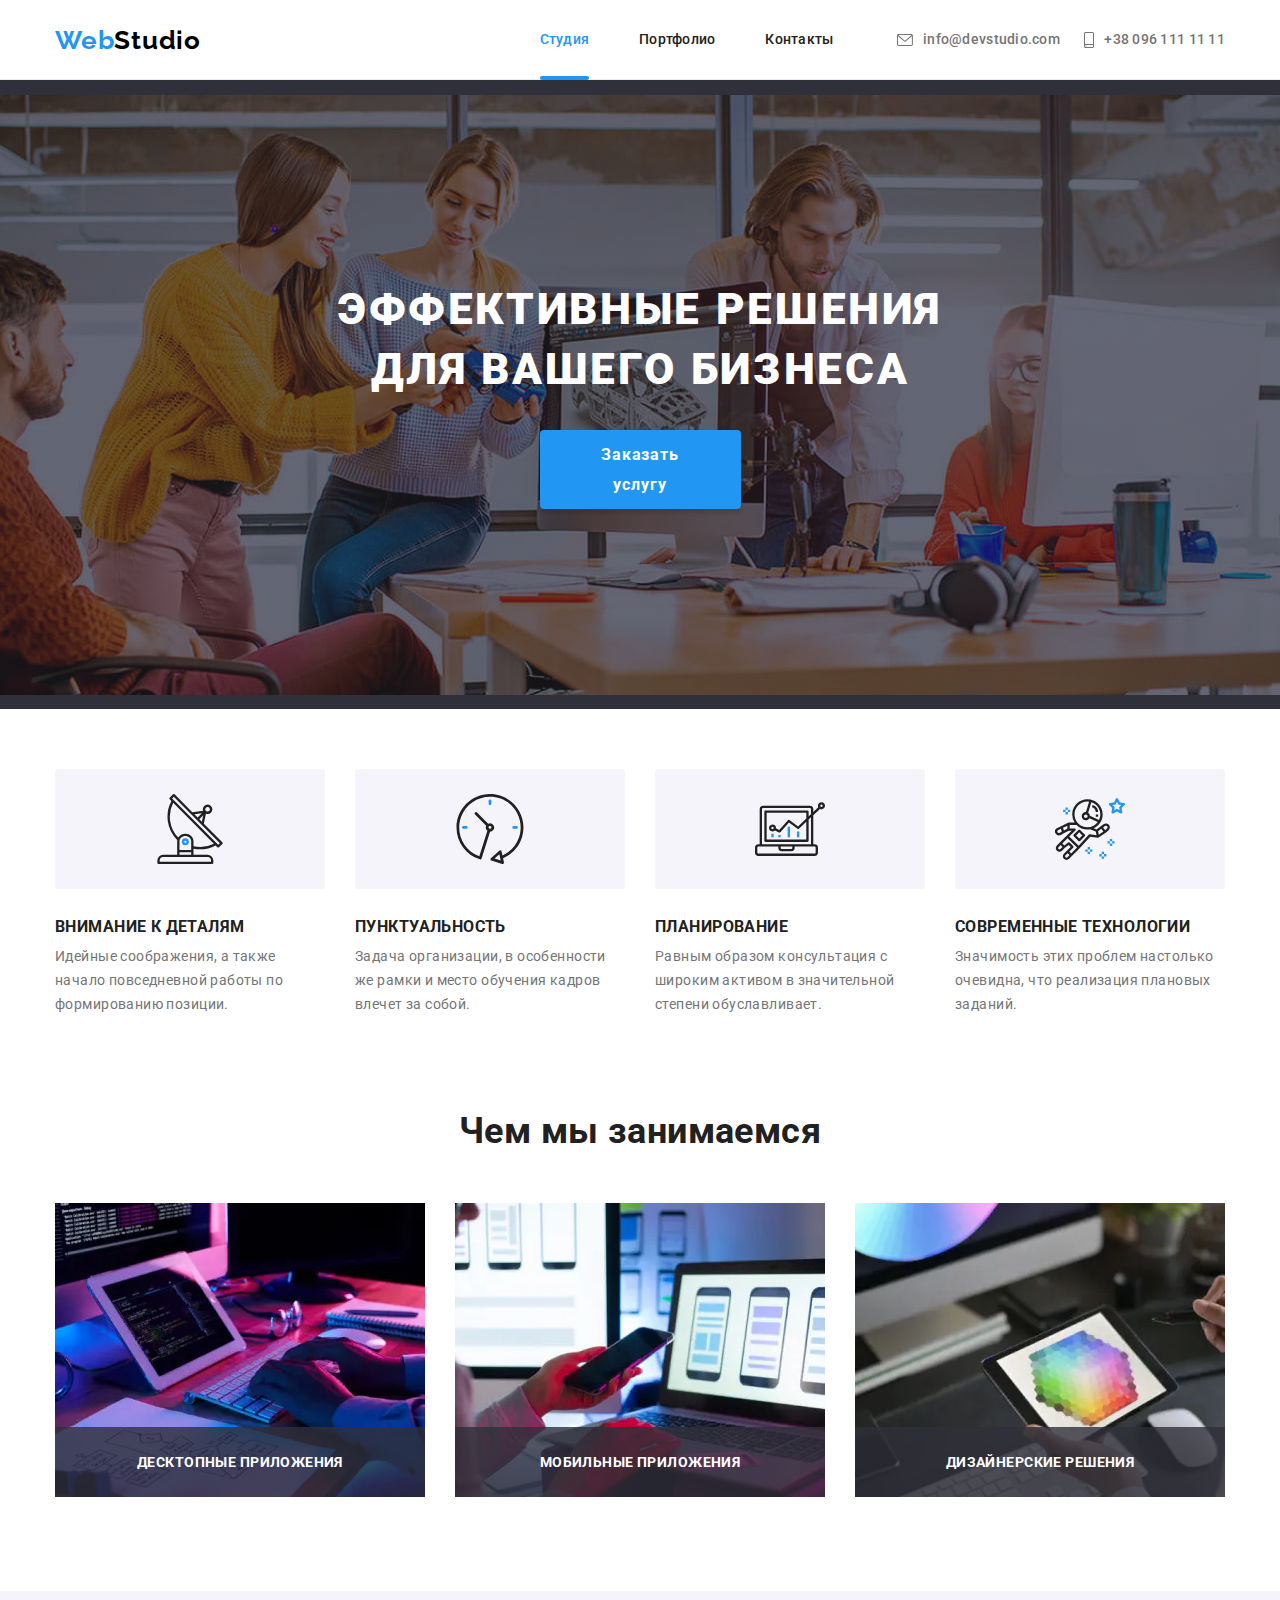
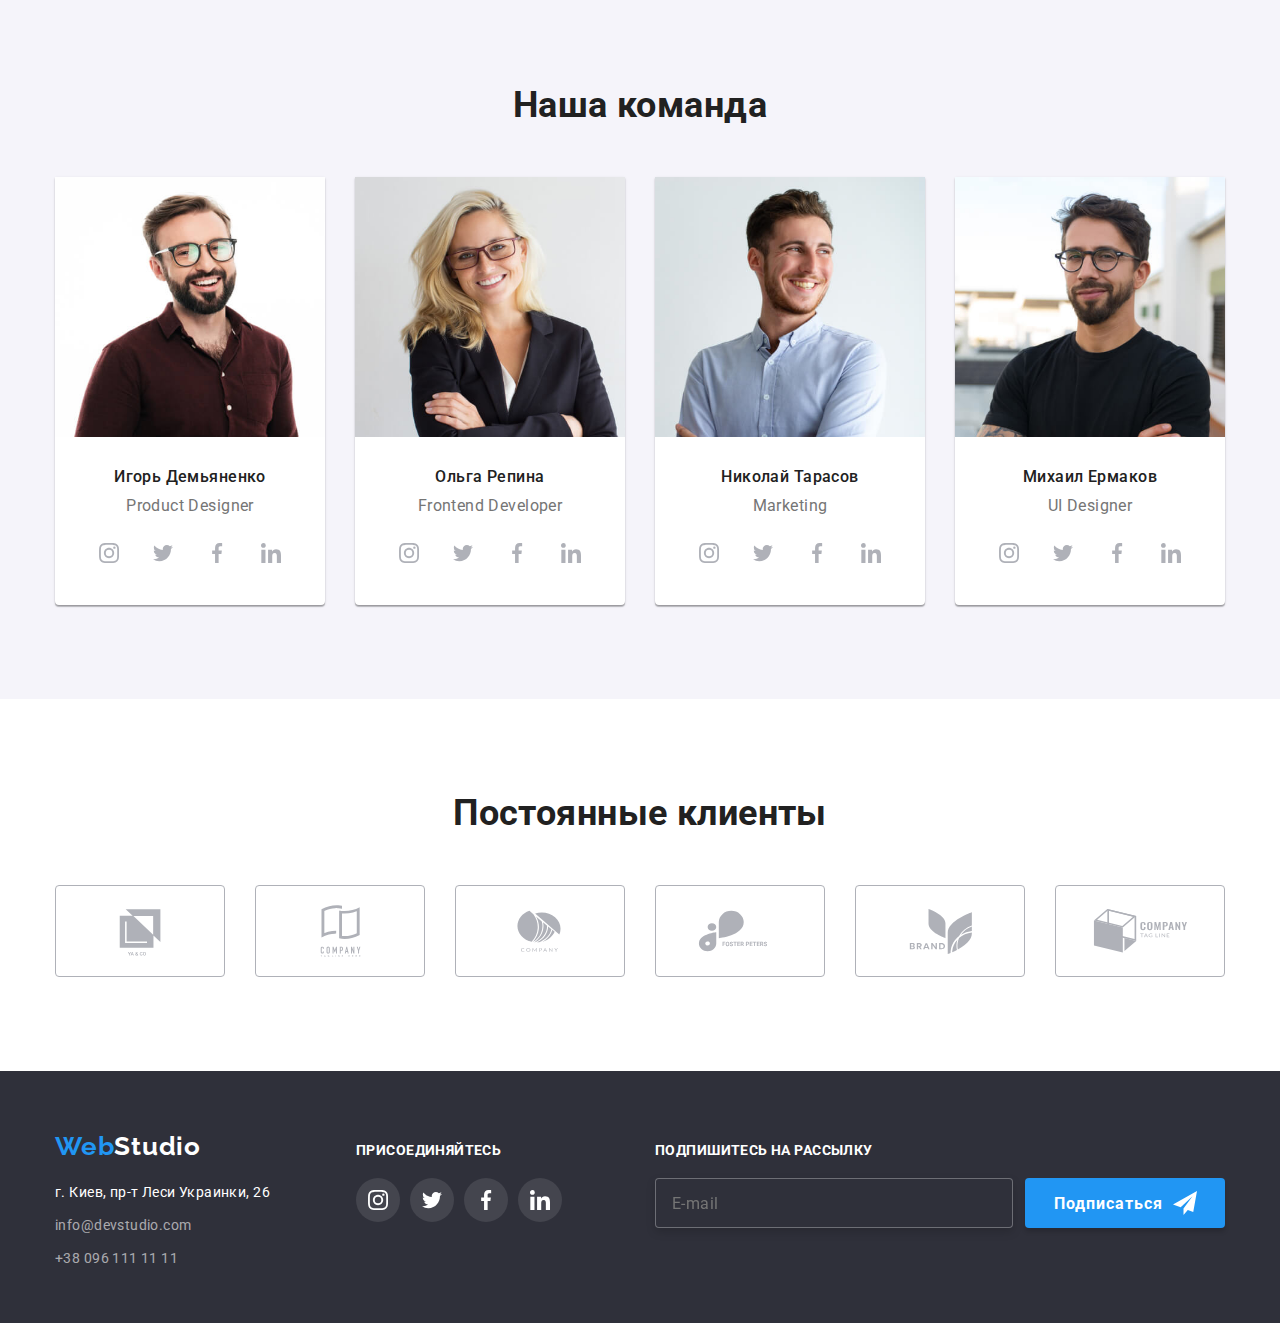
==== commit 00761f0d: "finisch" ====
--- a/index.html
+++ b/index.html
@@ -20,24 +20,16 @@
         <header class="header">
             <div class="container">
                 <div class="header__part flex">
-                    <a href="/" class="logo">Web<span class="header__logo">Studio</span></a>
-
-                    <button class="header__button" .js-open-menu>
-                        <svg class="header__burger" width="24" height="16">
-                            <use href="./images/icons.svg#icon-burger">
-                        </svg>
-                    </button>
-
-                    <div class="mobile-menu" .js-menu-container>
-                        <button class="mobile-menu__close" .js-close-menu>
-                            <svg class="mobile-menu__icon" width="19" height="19">
-                                <use href="./images/icons.svg#icon-vector"></use>
+                    <div class="header__mobile-menu">
+                        <a href="/" class="logo">Web<span class="header__logo">Studio</span></a>                                                             
+                                
+                        <button class="header__button js-open-menu" type="button" aria-expanded="false" aria-controls="mobile-menu">
+                            <svg class="header__burger" width="24" height="16">
+                                <use href="./images/icons.svg#icon-burger"></use>
                             </svg>
                         </button>
-
-
-                    </div>
-                    
+                    </div>
+                                    
                     <nav class="nav">
                         <ul class="nav__list flex">
                             <li class="nav__box"><a href="" class="nav__link nav__link--current">Студия</a></li>
@@ -66,6 +58,45 @@
         
         <!--Основная часть-->
         <main class="main">
+
+            <!--Мобильное меню-->
+            <div class="menu-container js-menu-container" id="mobile-menu">
+                <button class="mobile-menu__close js-close-menu">
+                    <svg class="mobile-menu__icon" width="18.7" height="18.7">
+                        <use href="./images/icons.svg#icon-vector"></use>
+                    </svg>
+                </button>
+
+                <nav class="mobile-menu__nav">
+                    <ul class="nav__list">
+                        <li class="nav__box"><a href="" class="nav__link nav__link--current">Студия</a></li>
+                        <li><a href="./portfolio.html" class="nav__link">Портфолио</a></li>
+                        <li><a href="" class="nav__link">Контакты</a></li>
+                    </ul>
+                </nav>
+                    
+                <div class="mobile-menu__bottom">
+                    <ul class="mobile-menu__kontakt">
+                        <li>
+                            <a href="tel:+380961111111" class="mobile-menu__tel">+38 096 111 11 11</a>
+                        </li>
+                        <li>
+                            <a href="mailto:info@devstudio.com" class="mobile-menu__mail">info@devstudio.com</a>
+                        </li>
+                        
+                    </ul>
+                            
+                
+                    <div class="mobile-menu__social">
+                        <ul class="flex">
+                            <li>Instagram<span class="mobile-menu__devider">|</span></li>
+                            <li>Twitter<span class="mobile-menu__devider">|</span></li>
+                            <li>Facebook<span class="mobile-menu__devider">|</span></li>
+                            <li>LinkedIn</li>
+                        </ul>
+                    </div>
+                </div>
+            </div>
 
             <!-- Герой -->
             <section class="hero">
@@ -139,8 +170,7 @@
 
                                     <img srcset="
                                           ./images/products/occ-1-desktop.jpg 1x,
-                                          ./images/products/occ-1-desktop@2x.jpg 2x
-                                        " type="image/jpg" 
+                                          ./images/products/occ-1-desktop@2x.jpg 2x" 
                                           src="./images/programming.jpg" alt="Десктопные приложения" width="370" height="294"/>
                                 </picture>
                                 <p class="products__name">Десктопные приложения</p>
@@ -156,8 +186,7 @@
 
                                     <img srcset="
                                           ./images/products/occ-2-desktop.jpg 1x,
-                                          ./images/products/occ-2-desktop@2x.jpg 2x
-                                        " type="image/jpg" 
+                                          ./images/products/occ-2-desktop@2x.jpg 2x"  
                                           src="./images/mobile-application-development.jpg" alt="Мобильные приложения" width="370" height="294"/>
                                 </picture>
                                 <p class="products__name">Мобильные приложения</p>
@@ -173,8 +202,7 @@
 
                                     <img srcset="
                                           ./images/products/occ-3-desktop.jpg 1x,
-                                          ./images/products/occ-3-desktop@2x.jpg 2x
-                                        " type="image/jpg" 
+                                          ./images/products/occ-3-desktop@2x.jpg 2x" 
                                           src="./images/color-matching.jpg" alt="Дизайнерские решения" width="370" height="294"/>
                                 </picture>                                
                                 <p class="products__name">Дизайнерские решения</p>
--- a/css/main.min.css
+++ b/css/main.min.css
@@ -1,2 +1,2 @@
-/*! modern-normalize v0.6.0 | MIT License | https://github.com/sindresorhus/modern-normalize */*,*::before,*::after{-webkit-box-sizing:border-box;box-sizing:border-box}:root{-moz-tab-size:4;-o-tab-size:4;tab-size:4}html{line-height:1.15;-webkit-text-size-adjust:100%}body{margin:0}body{font-family:system-ui,-apple-system,"Segoe UI",Roboto,Helvetica,Arial,sans-serif,"Apple Color Emoji","Segoe UI Emoji"}hr{height:0}abbr[title]{-webkit-text-decoration:underline dotted;text-decoration:underline dotted}b,strong{font-weight:bolder}code,kbd,samp,pre{font-family:SFMono-Regular, Consolas, "Liberation Mono", Menlo, monospace;font-size:1em}small{font-size:80%}sub,sup{font-size:75%;line-height:0;position:relative;vertical-align:baseline}sub{bottom:-0.25em}sup{top:-0.5em}button,input,optgroup,select,textarea{font-family:inherit;font-size:100%;line-height:1.15;margin:0}button,select{text-transform:none}button,[type="button"],[type="reset"],[type="submit"]{-webkit-appearance:button}button::-moz-focus-inner,[type="button"]::-moz-focus-inner,[type="reset"]::-moz-focus-inner,[type="submit"]::-moz-focus-inner{border-style:none;padding:0}button:-moz-focusring,[type="button"]:-moz-focusring,[type="reset"]:-moz-focusring,[type="submit"]:-moz-focusring{outline:1px dotted ButtonText}fieldset{padding:0.35em 0.75em 0.625em}legend{padding:0}progress{vertical-align:baseline}[type="number"]::-webkit-inner-spin-button,[type="number"]::-webkit-outer-spin-button{height:auto}[type="search"]{-webkit-appearance:textfield;outline-offset:-2px}[type="search"]::-webkit-search-decoration{-webkit-appearance:none}::-webkit-file-upload-button{-webkit-appearance:button;font:inherit}summary{display:list-item}body{color:#757575;background-color:#fff;font-family:Roboto,sans-serif;font-style:normal;font-weight:normal;font-size:14px;line-height:1.71;letter-spacing:0.03em}.container{width:100%;padding-left:15px;padding-right:15px;margin-left:auto;margin-right:auto}@media screen and (min-width: 320px){.container{min-width:320px}}@media screen and (min-width: 768px){.container{min-width:768px}}@media screen and (min-width: 1200px){.container{min-width:1200px}}.section{padding-top:94px;padding-bottom:94px}.flex{display:-webkit-box;display:-ms-flexbox;display:flex;-webkit-box-align:center;-ms-flex-align:center;align-items:center;-webkit-box-pack:justify;-ms-flex-pack:justify;justify-content:space-between}h1,h2,h3,p,ul{margin:0;padding:0}ul{list-style:none}img{border:0;display:block}.none-title{visibility:hidden;position:absolute;width:1px;height:1px;margin:-1px;padding:0;overflow:hidden;border:0;clip:rect(0 0 0 0)}.title{color:#212121}.logo{color:#2196f3;font-family:Raleway, sans-serif;font-style:normal;font-weight:bold;font-size:24px;line-height:1.17;letter-spacing:0.03em;text-decoration:none}@media screen and (min-width: 1200px){.logo{font-size:26px;line-height:1.19}}.header{position:relative;width:100%;top:0;left:0;background-color:#fff;border-bottom:1px solid #ececec}@media screen and (min-width: 1200px){.header .container{width:1200px}}.header__part{-webkit-box-pack:start;-ms-flex-pack:start;justify-content:flex-start;padding-top:11px;padding-bottom:11px}@media screen and (min-width: 768px){.header__part{padding-top:21px;padding-bottom:20px}}.header__logo{color:#000000}.header__button{position:absolute;top:22px;right:22px;background-color:transparent;border:none;display:-webkit-box;display:-ms-flexbox;display:flex;-webkit-box-align:center;-ms-flex-align:center;align-items:center;-webkit-box-pack:center;-ms-flex-pack:center;justify-content:center;padding:0;fill:#212121;-webkit-transition:fill 250ms cubic-bezier(0.4, 0, 0.2, 1);transition:fill 250ms cubic-bezier(0.4, 0, 0.2, 1)}.header__button:hover .header__burger,.header__button:focus .header__burger{fill:#2196f3;cursor:pointer}@media screen and (min-width: 768px){.header__button{display:none}}@media screen and (min-width: 1200px){.header__button{display:none}}.header__box{position:relative;height:38px;width:100%}.header__kontakt{display:none}@media screen and (min-width: 768px){.header__kontakt{position:absolute;top:0;right:0;display:-webkit-box;display:-ms-flexbox;display:flex;-webkit-box-orient:vertical;-webkit-box-direction:normal;-ms-flex-direction:column;flex-direction:column;-ms-flex-line-pack:start;align-content:flex-start}}@media screen and (min-width: 1200px){.header__kontakt{position:absolute;top:11px;right:0;width:328px;display:-webkit-box;display:-ms-flexbox;display:flex;-webkit-box-orient:horizontal;-webkit-box-direction:normal;-ms-flex-direction:row;flex-direction:row;-webkit-box-align:center;-ms-flex-align:center;align-items:center;-webkit-box-pack:justify;-ms-flex-pack:justify;justify-content:space-between}}.header__link{color:#212121;font-family:Roboto,sans-serif;font-style:normal;font-weight:500;font-size:14px;line-height:1.14;letter-spacing:0.02em;text-decoration:none;-webkit-transition:color 250ms cubic-bezier(0.4, 0, 0.2, 1);transition:color 250ms cubic-bezier(0.4, 0, 0.2, 1);color:#757575;display:-webkit-box;display:-ms-flexbox;display:flex;-webkit-box-align:center;-ms-flex-align:center;align-items:center}.header__link:hover,.header__link:focus{color:#2196f3}.header__link:hover .header__icon,.header__link:focus .header__icon{fill:#2196f3;cursor:pointer}@media screen and (min-width: 768px){.header__link{font-size:12px;line-height:1.17;margin-bottom:10px}}@media screen and (min-width: 1200px){.header__link{font-size:14px;line-height:1.14;margin-bottom:0}}.header__icon-envelope,.header__icon-smartphone{fill:currentColor;margin-right:8px;-webkit-transition:fill 250ms cubic-bezier(0.4, 0, 0.2, 1);transition:fill 250ms cubic-bezier(0.4, 0, 0.2, 1)}@media screen and (min-width: 1200px){.header__icon-envelope,.header__icon-smartphone{margin-right:10px}}.header__icon-envelope{width:14px;height:10px}@media screen and (min-width: 1200px){.header__icon-envelope{width:16px;height:12px}}.header__icon-smartphone{width:10px;height:14px}@media screen and (min-width: 1200px){.header__icon-smartphone{width:10px;height:16px}}.mobile-menu{position:absolute;top:0;left:0;width:100%;height:796px;padding:48px 36px;background-color:#fff;-webkit-transform:translateY(-100%);transform:translateY(-100%);-webkit-transition:-webkit-transform 250ms cubic-bezier(0.4, 0, 0.2, 1);transition:-webkit-transform 250ms cubic-bezier(0.4, 0, 0.2, 1);transition:transform 250ms cubic-bezier(0.4, 0, 0.2, 1);transition:transform 250ms cubic-bezier(0.4, 0, 0.2, 1), -webkit-transform 250ms cubic-bezier(0.4, 0, 0.2, 1)}.mobile-menu:hover .overlay{-webkit-transform:translateY(0);transform:translateY(0)}.mobile-menu__close{width:40px;height:40px;position:absolute;top:8px;right:8px;border:none;background-color:transparent;display:-webkit-box;display:-ms-flexbox;display:flex;-webkit-box-align:center;-ms-flex-align:center;align-items:center;-webkit-box-pack:center;-ms-flex-pack:center;justify-content:center;-webkit-transition:fill 250ms cubic-bezier(0.4, 0, 0.2, 1);transition:fill 250ms cubic-bezier(0.4, 0, 0.2, 1)}.mobile-menu__close:hover,.mobile-menu__close:focus{fill:#2196f3;cursor:pointer}.nav{display:none}@media screen and (min-width: 768px){.nav{display:inline-block;margin-left:88px}}@media screen and (min-width: 1200px){.nav{margin-left:93px}}.nav__list{width:294px;-webkit-box-pack:justify;-ms-flex-pack:justify;justify-content:space-between}.nav__link{color:#212121;font-family:Roboto,sans-serif;font-style:normal;font-weight:500;font-size:14px;line-height:1.14;letter-spacing:0.02em;text-decoration:none;-webkit-transition:color 250ms cubic-bezier(0.4, 0, 0.2, 1);transition:color 250ms cubic-bezier(0.4, 0, 0.2, 1)}.nav__link:hover,.nav__link:focus{color:#2196f3}.nav__box{position:relative}.nav__link--current{color:#2196f3}.nav__link--current::after{content:"";display:inline-block;width:100%;height:4px;background:#2196f3;border-radius:2px;position:absolute;top:48px;right:0}.hero{background-color:#2f303a;text-align:center;padding-top:118px;padding-bottom:118px;background-image:-webkit-gradient(linear, left top, right top, from(rgba(47,48,58,0.4)), to(rgba(47,48,58,0.4))),url("../images/hero/hero.jpg");background-image:linear-gradient(to right, rgba(47,48,58,0.4), rgba(47,48,58,0.4)),url("../images/hero/hero.jpg");background-repeat:no-repeat;background-position:center;background-size:cover}@media screen and (min-width: 768px){.hero{background-image:-webkit-gradient(linear, left top, right top, from(rgba(47,48,58,0.4)), to(rgba(47,48,58,0.4))),url("../images/hero/hero-tablet.jpg");background-image:linear-gradient(to right, rgba(47,48,58,0.4), rgba(47,48,58,0.4)),url("../images/hero/hero-tablet.jpg")}}@media screen and (min-width: 1200px){.hero{padding-top:200px;padding-bottom:200px;background-image:-webkit-gradient(linear, left top, right top, from(rgba(47,48,58,0.4)), to(rgba(47,48,58,0.4))),url("../images/hero/hero-desktop.jpg");background-image:linear-gradient(to right, rgba(47,48,58,0.4), rgba(47,48,58,0.4)),url("../images/hero/hero-desktop.jpg");background-size:1600px}}@media (min-device-pixel-ratio: 2), (-webkit-min-device-pixel-ratio: 2), (min-resolution: 192dpi), (min-resolution: 2dppx){.hero{background-image:-webkit-gradient(linear, left top, right top, from(rgba(47,48,58,0.4)), to(rgba(47,48,58,0.4))),url("../images/hero/hero2x.jpg");background-image:linear-gradient(to right, rgba(47,48,58,0.4), rgba(47,48,58,0.4)),url("../images/hero/hero2x.jpg")}}@media screen and (min-device-pixel-ratio: 2) and (min-width: 768px), screen and (-webkit-min-device-pixel-ratio: 2) and (min-width: 768px), screen and (min-resolution: 192dpi) and (min-width: 768px), screen and (min-resolution: 2dppx) and (min-width: 768px){.hero{background-image:-webkit-gradient(linear, left top, right top, from(rgba(47,48,58,0.4)), to(rgba(47,48,58,0.4))),url("../images/hero/hero-tablet2x.jpg");background-image:linear-gradient(to right, rgba(47,48,58,0.4), rgba(47,48,58,0.4)),url("../images/hero/hero-tablet2x.jpg")}}@media screen and (min-device-pixel-ratio: 2) and (min-width: 1200px), screen and (-webkit-min-device-pixel-ratio: 2) and (min-width: 1200px), screen and (min-resolution: 192dpi) and (min-width: 1200px), screen and (min-resolution: 2dppx) and (min-width: 1200px){.hero{background-image:-webkit-gradient(linear, left top, right top, from(rgba(47,48,58,0.4)), to(rgba(47,48,58,0.4))),url("../images/hero/hero-desktop2x.jpg");background-image:linear-gradient(to right, rgba(47,48,58,0.4), rgba(47,48,58,0.4)),url("../images/hero/hero-desktop2x.jpg")}}.hero .container{width:100vw;padding-left:0;padding-right:0}.hero__title{margin-bottom:30px;color:#fff;font-weight:900;font-size:26px;line-height:1.62;letter-spacing:0.06em;text-transform:uppercase}@media screen and (min-width: 1200px){.hero__title{font-size:44px;line-height:1.36}}.hero__button{width:201px;padding:10px 32px;margin:0 auto}.button{color:#fff;background-color:#2196f3;border:0;-webkit-box-shadow:0px 4px 4px rgba(0,0,0,0.15);box-shadow:0px 4px 4px rgba(0,0,0,0.15);border-radius:4px;font-family:Roboto,sans-serif;font-style:normal;font-weight:bold;font-size:16px;line-height:1.87;letter-spacing:0.06em;text-align:center;text-decoration:none;-webkit-transition:background 250ms cubic-bezier(0.4, 0, 0.2, 1);transition:background 250ms cubic-bezier(0.4, 0, 0.2, 1)}.button:hover,.button:focus{background:#188ce8;cursor:pointer}.benefit__section{padding-top:60px;padding-bottom:30px}@media screen and (min-width: 1200px){.benefit__section{width:1200px;padding-bottom:94px}}@media screen and (min-width: 768px){.benefits{display:-webkit-box;display:-ms-flexbox;display:flex;-ms-flex-wrap:wrap;flex-wrap:wrap;margin-left:-15px;margin-right:-15px}}@media screen and (min-width: 1200px){.benefits{display:-webkit-box;display:-ms-flexbox;display:flex;-webkit-box-align:center;-ms-flex-align:center;align-items:center;-webkit-box-pack:justify;-ms-flex-pack:justify;justify-content:space-between}}.benefits__item{width:100%;margin-bottom:30px}@media screen and (min-width: 768px){.benefits__item{width:354px;margin-left:15px;margin-right:15px}}@media screen and (min-width: 1200px){.benefits__item{width:270px;margin-bottom:0}}.benefits__box{text-align:center;height:120px;margin-bottom:30px;background:#f5f4fa;border-radius:4px;padding:25px 100px}.benefits__name{font-weight:bold;text-align:center;line-height:16px;text-transform:uppercase;margin-bottom:10px}@media screen and (min-width: 768px){.benefits__name{text-align:left}}.products{display:none}@media screen and (min-width: 768px){.products{display:none}}@media screen and (min-width: 1200px){.products{width:1200px;margin:0 auto;display:-webkit-box;display:-ms-flexbox;display:flex;-webkit-box-align:center;-ms-flex-align:center;align-items:center;-webkit-box-pack:justify;-ms-flex-pack:justify;justify-content:space-between}}.products__studio{padding-top:0}.products__title{font-weight:bold;font-size:36px;line-height:1.16;text-align:center;margin-bottom:50px}.products__box{position:relative}.products__name{font-weight:bold;font-size:14px;line-height:16px;text-align:center;text-transform:uppercase;color:#fff;padding:27px 82px;position:absolute;width:100%;height:70px;bottom:0;background-color:rgba(47,48,58,0.8)}.team{background:#f5f4fa}.team .section{padding-top:60px;padding-bottom:30px}@media screen and (min-width: 1200px){.team .section{width:1200px;padding-top:94px;padding-bottom:94px}}.team__title{font-weight:bold;font-size:36px;line-height:1.16;text-align:center;margin-bottom:50px;font-size:28px;line-height:1.18;margin-bottom:30px}@media screen and (min-width: 1200px){.team__title{font-weight:bold;font-size:36px;line-height:1.16;text-align:center;margin-bottom:50px;text-align:center;margin-bottom:50px}}@media screen and (min-width: 768px){.team__employees{display:-webkit-box;display:-ms-flexbox;display:flex;-ms-flex-wrap:wrap;flex-wrap:wrap;margin-left:-15px;margin-right:-15px}}@media screen and (min-width: 1200px){.team__employees{display:-webkit-box;display:-ms-flexbox;display:flex;-webkit-box-align:center;-ms-flex-align:center;align-items:center;-webkit-box-pack:justify;-ms-flex-pack:justify;justify-content:space-between}}.team__employee{width:450px;height:622px;margin-bottom:30px;text-align:center;-webkit-box-shadow:0px 1px 3px rgba(0,0,0,0.12),0px 1px 1px rgba(0,0,0,0.14),0px 2px 1px rgba(0,0,0,0.2);box-shadow:0px 1px 3px rgba(0,0,0,0.12),0px 1px 1px rgba(0,0,0,0.14),0px 2px 1px rgba(0,0,0,0.2);border-radius:0px 0px 4px 4px;background-color:#fff;-webkit-transition:fill 250ms cubic-bezier(0.4, 0, 0.2, 1),background-color 250ms cubic-bezier(0.4, 0, 0.2, 1);transition:fill 250ms cubic-bezier(0.4, 0, 0.2, 1),background-color 250ms cubic-bezier(0.4, 0, 0.2, 1)}@media screen and (min-width: 768px){.team__employee{width:354px;height:536px;margin-left:15px;margin-right:15px}}@media screen and (min-width: 1200px){.team__employee{width:270px;height:428px;margin-bottom:0}}.team__photo{width:450px;height:460px}@media screen and (min-width: 768px){.team__photo{width:354px;height:374px}}@media screen and (min-width: 1200px){.team__photo{width:270px;height:260px}}.team__employee-description,.team__employee-name{font-size:16px;line-height:1.19}.team__employee-name{font-weight:500;margin-top:30px;margin-bottom:10px}.team__employee-description{margin-bottom:16px}.team__social-links{width:206px;height:44px;margin-left:122px;margin-bottom:24px}@media screen and (min-width: 768px){.team__social-links{margin-left:74px}}@media screen and (min-width: 1200px){.team__social-links{margin-left:32px;margin-bottom:30px}}.box-links{width:44px;height:44px;padding:12px;border-radius:50%;-webkit-transition:fill 250ms cubic-bezier(0.4, 0, 0.2, 1),background-color 250ms cubic-bezier(0.4, 0, 0.2, 1);transition:fill 250ms cubic-bezier(0.4, 0, 0.2, 1),background-color 250ms cubic-bezier(0.4, 0, 0.2, 1)}.team__employees .icon-team{fill:#afb1b8;-webkit-transition:fill 250ms cubic-bezier(0.4, 0, 0.2, 1),background-color 250ms cubic-bezier(0.4, 0, 0.2, 1);transition:fill 250ms cubic-bezier(0.4, 0, 0.2, 1),background-color 250ms cubic-bezier(0.4, 0, 0.2, 1)}.box-links:hover,.box-links:focus{background-color:#2196f3;cursor:pointer}.box-links:hover .icon-team,.box-links:focus .icon-team{fill:#fff}.customer .section{padding-top:60px;padding-bottom:30px}@media screen and (min-width: 1200px){.customer .section{width:1200px;padding-top:94px;padding-bottom:94px}}.customer__title{font-weight:bold;font-size:36px;line-height:1.16;text-align:center;margin-bottom:50px;font-size:28px;line-height:1.18;margin-bottom:30px}@media screen and (min-width: 1200px){.customer__title{font-weight:bold;font-size:36px;line-height:1.16;text-align:center;margin-bottom:50px;text-align:center;margin-bottom:50px}}.customer__items{display:-webkit-box;display:-ms-flexbox;display:flex;-ms-flex-wrap:wrap;flex-wrap:wrap;margin-left:-15px;margin-right:-15px}@media screen and (min-width: 1200px){.customer__items{display:-webkit-box;display:-ms-flexbox;display:flex;-webkit-box-align:center;-ms-flex-align:center;align-items:center;-webkit-box-pack:justify;-ms-flex-pack:justify;justify-content:space-between}}.customer__box{width:210px;height:92px;margin-left:15px;margin-right:15px;margin-bottom:30px;border:1px solid #afb1b8;-webkit-box-sizing:border-box;box-sizing:border-box;border-radius:4px;padding:16px 52px;-webkit-transition:border 250ms cubic-bezier(0.4, 0, 0.2, 1),fill 250ms cubic-bezier(0.4, 0, 0.2, 1);transition:border 250ms cubic-bezier(0.4, 0, 0.2, 1),fill 250ms cubic-bezier(0.4, 0, 0.2, 1)}.customer__box:hover,.customer__box:focus{border:1px solid #2196f3;cursor:pointer}@media screen and (min-width: 768px){.customer__box{width:226px;padding:16px 60px}}@media screen and (min-width: 1200px){.customer__box{width:170px;padding:16px 32px;margin-bottom:0}}.customer__icon{fill:#afb1b8;-webkit-transition:fill 250ms cubic-bezier(0.4, 0, 0.2, 1),background-color 250ms cubic-bezier(0.4, 0, 0.2, 1);transition:fill 250ms cubic-bezier(0.4, 0, 0.2, 1),background-color 250ms cubic-bezier(0.4, 0, 0.2, 1)}.customer__box:hover .customer__icon,.customer__box:focus .customer__icon{fill:#2196f3}.footer{background-color:#2f303a;padding-top:60px;padding-bottom:60px;height:613px}@media screen and (min-width: 768px){.footer{height:472px}}@media screen and (min-width: 1200px){.footer{padding-top:60px;padding-bottom:60px;height:252px}}.footer .container{display:-webkit-box;display:-ms-flexbox;display:flex;-webkit-box-orient:vertical;-webkit-box-direction:normal;-ms-flex-direction:column;flex-direction:column;-webkit-box-align:center;-ms-flex-align:center;align-items:center;text-align:center}@media screen and (min-width: 768px){.footer .container{width:768px;-ms-flex-wrap:wrap;flex-wrap:wrap;-ms-flex-pack:distribute;justify-content:space-around;-webkit-box-orient:horizontal;-webkit-box-direction:normal;-ms-flex-direction:row;flex-direction:row}}@media screen and (min-width: 1200px){.footer .container{display:-webkit-box;display:-ms-flexbox;display:flex;-ms-flex-wrap:nowrap;flex-wrap:nowrap;-webkit-box-align:start;-ms-flex-align:start;align-items:flex-start;text-align:left}}@media screen and (min-width: 768px){.footer__box{display:-webkit-box;display:-ms-flexbox;display:flex;-webkit-box-orient:vertical;-webkit-box-direction:normal;-ms-flex-direction:column;flex-direction:column;-webkit-box-align:center;-ms-flex-align:center;align-items:center;text-align:center;margin-left:61px;margin-right:165px}}@media screen and (min-width: 1200px){.footer__box{margin-left:0;margin-right:0;-webkit-box-align:start;-ms-flex-align:start;align-items:flex-start;text-align:left}}.footer__logo,.footer__address{color:#fff}.footer__link{color:#212121;font-family:Roboto,sans-serif;font-style:normal;font-weight:500;font-size:14px;line-height:1.14;letter-spacing:0.02em;text-decoration:none;-webkit-transition:color 250ms cubic-bezier(0.4, 0, 0.2, 1);transition:color 250ms cubic-bezier(0.4, 0, 0.2, 1);color:rgba(255,255,255,0.6);font-weight:normal;line-height:1.71;letter-spacing:0.03em;cursor:pointer}.footer__link:hover,.footer__link:focus{color:#2196f3}.footer__kontakt{font-style:normal;margin-top:20px;margin-bottom:60px}@media screen and (min-width: 768px){.footer__kontakt{width:231px}}.footer__email{margin-top:8px;margin-bottom:8px}@media screen and (min-width: 1200px){.footer__email{margin-top:9px;margin-bottom:9px}}.footer-links{margin-bottom:60px;font-weight:bold;line-height:1.14;text-transform:uppercase;color:#fff}@media screen and (min-width: 768px){.footer-links{margin-top:-23px;margin-right:74px}}@media screen and (min-width: 1200px){.footer-links{width:260px;margin-left:70px;padding-top:12px;margin-right:0;margin-top:0}}.footer-links .icon{fill:#fff}@media screen and (min-width: 1200px){.footer-link{margin-bottom:20px}}.social-links{width:206px;margin-top:20px}.footer-links .box{width:44px;height:44px;border-radius:50%;padding:12px;-webkit-transition:background-color 250ms cubic-bezier(0.4, 0, 0.2, 1);transition:background-color 250ms cubic-bezier(0.4, 0, 0.2, 1)}.footer-links .box{background-color:rgba(255,255,255,0.1)}.footer-links .box:focus,.footer-links .box:hover{background-color:#2196f3;cursor:pointer}.footer-forms{min-width:570px;height:86px}@media screen and (min-width: 1200px){.footer-forms{padding-top:12px;margin-left:93px}}.form-title{margin-bottom:20px;font-weight:bold;line-height:1.14;text-transform:uppercase;color:#fff}@media screen and (min-width: 768px){.footer-form{display:-webkit-box;display:-ms-flexbox;display:flex;-webkit-box-orient:vertical;-webkit-box-direction:normal;-ms-flex-direction:column;flex-direction:column;-webkit-box-align:center;-ms-flex-align:center;align-items:center;text-align:center}}@media screen and (min-width: 1200px){.footer-form{display:-webkit-box;display:-ms-flexbox;display:flex;-webkit-box-orient:horizontal;-webkit-box-direction:normal;-ms-flex-direction:row;flex-direction:row;-webkit-box-align:start;-ms-flex-align:start;align-items:flex-start}}.footer-button{position:relative;width:200px;height:50px;padding:10px 62px 10px 29px}.footer-form .icon{position:absolute;bottom:13px;right:28px}.footer-forms .form-field{width:450px;height:50px;margin-bottom:20px;border:1px solid rgba(255,255,255,0.3);-webkit-box-sizing:border-box;box-sizing:border-box;-webkit-filter:drop-shadow(0px 4px 4px rgba(0,0,0,0.15));filter:drop-shadow(0px 4px 4px rgba(0,0,0,0.15));border-radius:4px;background-color:#2f303a;padding-left:16px;font-family:Roboto,sans-serif;font-style:normal;font-weight:normal;font-size:16px;line-height:1.25;letter-spacing:0.03em;color:rgba(255,255,255,0.6)}@media screen and (min-width: 768px){.footer-forms .form-field{margin-right:25px;margin-left:25px}}@media screen and (min-width: 1200px){.footer-forms .form-field{margin-right:12px;margin-left:0;width:358px}}.backdrop{position:fixed;z-index:7;top:0;left:0;width:100vw;height:100vh;background-color:rgba(0,0,0,0.2);-webkit-transition:opacity 500ms linear, visibility 500ms linear;transition:opacity 500ms linear, visibility 500ms linear}.backdrop.is-hidden{opacity:0;pointer-events:none}.modal{width:450px;height:609px;position:absolute;top:50%;left:50%;-webkit-transform:translate(-50%, -50%);transform:translate(-50%, -50%);border-radius:4px;background-color:#fff;-webkit-animation:animate75 3000ms;animation:animate75 3000ms}@media screen and (min-width: 1200px){.modal{width:528px;height:581px}}@-webkit-keyframes animate75{50%{-webkit-transform:scale(0.75);transform:scale(0.75)}0%{-webkit-transform:scale(1);transform:scale(1)}}@keyframes animate75{50%{-webkit-transform:scale(0.75);transform:scale(0.75)}0%{-webkit-transform:scale(1);transform:scale(1)}}.modal-close{width:30px;height:30px;position:absolute;top:8px;right:8px;border-radius:50%;border:1px solid rgba(0,0,0,0.1);background-color:transparent;display:-webkit-box;display:-ms-flexbox;display:flex;-webkit-box-align:center;-ms-flex-align:center;align-items:center;-webkit-box-pack:center;-ms-flex-pack:center;justify-content:center;-webkit-transition:fill 250ms cubic-bezier(0.4, 0, 0.2, 1);transition:fill 250ms cubic-bezier(0.4, 0, 0.2, 1)}.modal-close:hover,.modal-close:focus{fill:#2196f3;cursor:pointer}.modal-forms{position:relative;top:40px;left:0;padding:0 40px 50px}.modal-title{font-weight:bold;font-size:20px;line-height:1.5;letter-spacing:0.03em;text-align:center;color:#212121;margin-bottom:12px}@media screen and (min-width: 1200px){.modal-title{line-height:1.15}}.modal-forms .form-field{position:relative;display:-webkit-box;display:-ms-flexbox;display:flex;-webkit-box-orient:vertical;-webkit-box-direction:normal;-ms-flex-direction:column;flex-direction:column;font-size:12px;line-height:1.17;letter-spacing:0.01em;margin-bottom:10px;outline:none;-webkit-transition:border 250ms cubic-bezier(0.4, 0, 0.2, 1);transition:border 250ms cubic-bezier(0.4, 0, 0.2, 1)}.modal-label{margin-bottom:4px}.modal-input{width:100%;height:40px;padding-left:42px;border:1px solid rgba(33,33,33,0.2);-webkit-box-sizing:border-box;box-sizing:border-box;border-radius:4px;outline:none;-webkit-transition:border 250ms cubic-bezier(0.4, 0, 0.2, 1);transition:border 250ms cubic-bezier(0.4, 0, 0.2, 1)}.modal-forms .modal-input:focus,.modal-forms .modal-input:hover,.form-field .comment:focus,.form-field .comment:hover{border:1px solid #2196f3;cursor:pointer}.input-icon{position:absolute;bottom:11px;left:12px}.input-hover:focus .input-icon,.input-hover:hover .input-icon{fill:#2196f3;cursor:pointer}.input-hover:focus-within .modal-input,.form-field:focus-within .comment{border-color:#2196f3}.input-hover:focus-within .input-icon{fill:#2196f3}.form-field .comment{resize:none;width:100%;height:120px;padding:12px 16px;margin-bottom:10px;border:1px solid rgba(33,33,33,0.2);-webkit-box-sizing:border-box;box-sizing:border-box;border-radius:4px;outline:none;-webkit-transition:border 250ms cubic-bezier(0.4, 0, 0.2, 1);transition:border 250ms cubic-bezier(0.4, 0, 0.2, 1)}.form-field textarea::-webkit-input-placeholder{color:rgba(117,117,117,0.5)}.form-field textarea:-ms-input-placeholder{color:rgba(117,117,117,0.5)}.form-field textarea::-ms-input-placeholder{color:rgba(117,117,117,0.5)}.form-field textarea::placeholder{color:rgba(117,117,117,0.5)}.form-policy{position:relative;overflow:hidden;width:425px;height:24px;margin-top:0;margin-bottom:30px;margin-left:-23px;text-align:center;font-size:12px;line-height:1.17}@media screen and (min-width: 1200px){.form-policy{font-size:14px;line-height:1.71;margin:0 auto 30px}}.policy-icons{position:absolute;left:23px;top:0px;width:16px;height:15px;border:2px solid #000000;border-radius:2px;cursor:pointer;border-radius:3px;background-repeat:no-repeat}@media screen and (min-width: 1200px){.policy-icons{left:0px;top:3px}}.form-policy input:checked+.policy-icons{background-color:#2196f3;border:2px solid #2196f3;background-image:url(..//images/icon-check.svg);background-repeat:no-repeat;background-position:center}.form-policy .link{color:#2196f3;font-size:12px;line-height:1.17}@media screen and (min-width: 1200px){.form-policy .link{font-size:14px;line-height:1.71}}.modal-button{position:absolute;bottom:0;right:125px;width:200px;height:50px;padding:10px 55px 10px 56px}@media screen and (min-width: 1200px){.modal-button{right:164px}}
+/*! modern-normalize v0.6.0 | MIT License | https://github.com/sindresorhus/modern-normalize */*,*::before,*::after{-webkit-box-sizing:border-box;box-sizing:border-box}:root{-moz-tab-size:4;-o-tab-size:4;tab-size:4}html{line-height:1.15;-webkit-text-size-adjust:100%}body{margin:0}body{font-family:system-ui,-apple-system,"Segoe UI",Roboto,Helvetica,Arial,sans-serif,"Apple Color Emoji","Segoe UI Emoji"}hr{height:0}abbr[title]{-webkit-text-decoration:underline dotted;text-decoration:underline dotted}b,strong{font-weight:bolder}code,kbd,samp,pre{font-family:SFMono-Regular, Consolas, "Liberation Mono", Menlo, monospace;font-size:1em}small{font-size:80%}sub,sup{font-size:75%;line-height:0;position:relative;vertical-align:baseline}sub{bottom:-0.25em}sup{top:-0.5em}button,input,optgroup,select,textarea{font-family:inherit;font-size:100%;line-height:1.15;margin:0}button,select{text-transform:none}button,[type="button"],[type="reset"],[type="submit"]{-webkit-appearance:button}button::-moz-focus-inner,[type="button"]::-moz-focus-inner,[type="reset"]::-moz-focus-inner,[type="submit"]::-moz-focus-inner{border-style:none;padding:0}button:-moz-focusring,[type="button"]:-moz-focusring,[type="reset"]:-moz-focusring,[type="submit"]:-moz-focusring{outline:1px dotted ButtonText}fieldset{padding:0.35em 0.75em 0.625em}legend{padding:0}progress{vertical-align:baseline}[type="number"]::-webkit-inner-spin-button,[type="number"]::-webkit-outer-spin-button{height:auto}[type="search"]{-webkit-appearance:textfield;outline-offset:-2px}[type="search"]::-webkit-search-decoration{-webkit-appearance:none}::-webkit-file-upload-button{-webkit-appearance:button;font:inherit}summary{display:list-item}body{color:#757575;background-color:#fff;font-family:Roboto,sans-serif;font-style:normal;font-weight:normal;font-size:14px;line-height:1.71;letter-spacing:0.03em}.container{width:100%;padding-left:15px;padding-right:15px;margin-left:auto;margin-right:auto}@media screen and (min-width: 320px){.container{min-width:320px}}@media screen and (min-width: 768px){.container{min-width:768px}}@media screen and (min-width: 1200px){.container{min-width:1200px}}.section{padding-top:94px;padding-bottom:94px}.flex{display:-webkit-box;display:-ms-flexbox;display:flex;-webkit-box-align:center;-ms-flex-align:center;align-items:center;-webkit-box-pack:justify;-ms-flex-pack:justify;justify-content:space-between}h1,h2,h3,p,ul{margin:0;padding:0}ul{list-style:none}img{border:0;display:block}.none-title{visibility:hidden;position:absolute;width:1px;height:1px;margin:-1px;padding:0;overflow:hidden;border:0;clip:rect(0 0 0 0)}.title{color:#212121}.logo{color:#2196f3;font-family:Raleway, sans-serif;font-style:normal;font-weight:bold;font-size:24px;line-height:1.17;letter-spacing:0.03em;text-decoration:none}@media screen and (min-width: 1200px){.logo{font-size:26px;line-height:1.19}}.header{background-color:#fff;border-bottom:1px solid #ececec}@media screen and (min-width: 1200px){.header .container{width:1200px}}.header__part{display:-webkit-box;display:-ms-flexbox;display:flex;-webkit-box-align:center;-ms-flex-align:center;align-items:center;-webkit-box-pack:justify;-ms-flex-pack:justify;justify-content:space-between;padding-top:11px;padding-bottom:11px}@media screen and (min-width: 768px){.header__part{padding-top:21px;padding-bottom:20px}}.header__logo{color:#000000}.header__button{width:40px;height:40px;background-color:transparent;border:none;display:-webkit-box;display:-ms-flexbox;display:flex;-webkit-box-align:center;-ms-flex-align:center;align-items:center;-webkit-box-pack:center;-ms-flex-pack:center;justify-content:center;padding:0;fill:#212121;-webkit-transition:fill 250ms cubic-bezier(0.4, 0, 0.2, 1);transition:fill 250ms cubic-bezier(0.4, 0, 0.2, 1)}.header__button:hover,.header__button:focus{fill:#2196f3;cursor:pointer}.header__button:hover .header__burger,.header__button:focus .header__burger{fill:#2196f3;cursor:pointer}@media screen and (min-width: 768px){.header__button{display:none}}.header__box{display:none;position:relative;height:38px;width:100%}@media screen and (min-width: 768px){.header__box{display:inline-block}}.header__kontakt{display:none}@media screen and (min-width: 768px){.header__kontakt{position:absolute;top:0;right:0;display:-webkit-box;display:-ms-flexbox;display:flex;-webkit-box-orient:vertical;-webkit-box-direction:normal;-ms-flex-direction:column;flex-direction:column;-ms-flex-line-pack:start;align-content:flex-start}}@media screen and (min-width: 1200px){.header__kontakt{position:absolute;top:11px;right:0;width:328px;display:-webkit-box;display:-ms-flexbox;display:flex;-webkit-box-orient:horizontal;-webkit-box-direction:normal;-ms-flex-direction:row;flex-direction:row;-webkit-box-align:center;-ms-flex-align:center;align-items:center;-webkit-box-pack:justify;-ms-flex-pack:justify;justify-content:space-between}}.header__link{color:#212121;font-family:Roboto,sans-serif;font-style:normal;font-weight:500;font-size:14px;line-height:1.14;letter-spacing:0.02em;text-decoration:none;-webkit-transition:color 250ms cubic-bezier(0.4, 0, 0.2, 1);transition:color 250ms cubic-bezier(0.4, 0, 0.2, 1);color:#757575;display:-webkit-box;display:-ms-flexbox;display:flex;-webkit-box-align:center;-ms-flex-align:center;align-items:center}.header__link:hover,.header__link:focus{color:#2196f3}.header__link:hover .header__icon,.header__link:focus .header__icon{fill:#2196f3;cursor:pointer}@media screen and (min-width: 768px){.header__link{font-size:12px;line-height:1.17;margin-bottom:10px}}@media screen and (min-width: 1200px){.header__link{font-size:14px;line-height:1.14;margin-bottom:0}}.header__icon-envelope,.header__icon-smartphone{fill:currentColor;margin-right:8px;-webkit-transition:fill 250ms cubic-bezier(0.4, 0, 0.2, 1);transition:fill 250ms cubic-bezier(0.4, 0, 0.2, 1)}@media screen and (min-width: 1200px){.header__icon-envelope,.header__icon-smartphone{margin-right:10px}}.header__icon-envelope{width:14px;height:10px}@media screen and (min-width: 1200px){.header__icon-envelope{width:16px;height:12px}}.header__icon-smartphone{width:10px;height:14px}@media screen and (min-width: 1200px){.header__icon-smartphone{width:10px;height:16px}}.menu-container{position:fixed;top:0;left:0;width:100vw;height:100vh;padding:48px 40px;background-color:#fff;z-index:999;display:-webkit-box;display:-ms-flexbox;display:flex;-webkit-box-orient:vertical;-webkit-box-direction:normal;-ms-flex-direction:column;flex-direction:column;-webkit-box-pack:justify;-ms-flex-pack:justify;justify-content:space-between;-webkit-transform:translateX(100%);transform:translateX(100%);-webkit-transition:-webkit-transform 250ms ease-in-out;transition:-webkit-transform 250ms ease-in-out;transition:transform 250ms ease-in-out;transition:transform 250ms ease-in-out, -webkit-transform 250ms ease-in-out}.menu-container.is-open{-webkit-transform:translateX(0);transform:translateX(0)}.header__mobile-menu{width:100%;display:-webkit-box;display:-ms-flexbox;display:flex;-webkit-box-align:center;-ms-flex-align:center;align-items:center;-webkit-box-pack:justify;-ms-flex-pack:justify;justify-content:space-between}.mobile-menu__close{position:absolute;top:10px;right:15px;width:40px;height:40px;background-color:transparent;border:none}.mobile-menu__close:hover,.mobile-menu__close:focus{fill:#2196f3;cursor:pointer}.mobile-menu__close:hover .mobile-menu__icon,.mobile-menu__close:focus .mobile-menu__icon{fill:#2196f3;cursor:pointer}.mobile-menu__nav .nav__link{display:inline-block;margin-bottom:32px}.mobile-menu__kontakt{margin-bottom:64px}.mobile-menu__tel{display:inline-block;margin-bottom:32px;color:#212121;font-family:Roboto,sans-serif;font-style:normal;font-weight:500;font-size:14px;line-height:1.14;letter-spacing:0.02em;text-decoration:none;-webkit-transition:color 250ms cubic-bezier(0.4, 0, 0.2, 1);transition:color 250ms cubic-bezier(0.4, 0, 0.2, 1);font-size:34px;line-height:1.18;color:#2196f3}.mobile-menu__mail{color:#212121;font-family:Roboto,sans-serif;font-style:normal;font-weight:500;font-size:14px;line-height:1.14;letter-spacing:0.02em;text-decoration:none;-webkit-transition:color 250ms cubic-bezier(0.4, 0, 0.2, 1);transition:color 250ms cubic-bezier(0.4, 0, 0.2, 1);font-size:24px;line-height:1.17;color:#757575}.mobile-menu__social{width:357px;color:#212121;font-family:Roboto,sans-serif;font-style:normal;font-weight:500;font-size:14px;line-height:1.14;letter-spacing:0.02em;text-decoration:none;-webkit-transition:color 250ms cubic-bezier(0.4, 0, 0.2, 1);transition:color 250ms cubic-bezier(0.4, 0, 0.2, 1);font-size:18px;line-height:1.22;color:#2196f3}.mobile-menu__devider{color:rgba(33,33,33,0.2);margin-left:8px}.nav{display:none}@media screen and (min-width: 768px){.nav{display:inline-block;margin-left:88px}}@media screen and (min-width: 1200px){.nav{margin-left:93px}}.nav__list{width:294px;-webkit-box-pack:justify;-ms-flex-pack:justify;justify-content:space-between}.nav__link{color:#212121;font-family:Roboto,sans-serif;font-style:normal;font-weight:500;font-size:14px;line-height:1.14;letter-spacing:0.02em;text-decoration:none;-webkit-transition:color 250ms cubic-bezier(0.4, 0, 0.2, 1);transition:color 250ms cubic-bezier(0.4, 0, 0.2, 1);font-size:40px;line-height:1.18;text-align:center}.nav__link:hover,.nav__link:focus{color:#2196f3}@media screen and (min-width: 768px){.nav__link{color:#212121;font-family:Roboto,sans-serif;font-style:normal;font-weight:500;font-size:14px;line-height:1.14;letter-spacing:0.02em;text-decoration:none;-webkit-transition:color 250ms cubic-bezier(0.4, 0, 0.2, 1);transition:color 250ms cubic-bezier(0.4, 0, 0.2, 1)}}.nav__box{position:relative}.nav__link--current{color:#2196f3}@media screen and (min-width: 768px){.nav__link--current::after{content:"";display:inline-block;width:100%;height:4px;background:#2196f3;border-radius:2px;position:absolute;top:48px;right:0}}.hero{background-color:#2f303a;text-align:center;padding-top:118px;padding-bottom:118px;background-image:-webkit-gradient(linear, left top, right top, from(rgba(47,48,58,0.4)), to(rgba(47,48,58,0.4))),url("../images/hero/hero.jpg");background-image:linear-gradient(to right, rgba(47,48,58,0.4), rgba(47,48,58,0.4)),url("../images/hero/hero.jpg");background-repeat:no-repeat;background-position:center;background-size:cover}@media screen and (min-width: 768px){.hero{background-image:-webkit-gradient(linear, left top, right top, from(rgba(47,48,58,0.4)), to(rgba(47,48,58,0.4))),url("../images/hero/hero-tablet.jpg");background-image:linear-gradient(to right, rgba(47,48,58,0.4), rgba(47,48,58,0.4)),url("../images/hero/hero-tablet.jpg")}}@media screen and (min-width: 1200px){.hero{padding-top:200px;padding-bottom:200px;background-image:-webkit-gradient(linear, left top, right top, from(rgba(47,48,58,0.4)), to(rgba(47,48,58,0.4))),url("../images/hero/hero-desktop.jpg");background-image:linear-gradient(to right, rgba(47,48,58,0.4), rgba(47,48,58,0.4)),url("../images/hero/hero-desktop.jpg");background-size:1600px}}@media (min-device-pixel-ratio: 2), (-webkit-min-device-pixel-ratio: 2), (min-resolution: 192dpi), (min-resolution: 2dppx){.hero{background-image:-webkit-gradient(linear, left top, right top, from(rgba(47,48,58,0.4)), to(rgba(47,48,58,0.4))),url("../images/hero/hero2x.jpg");background-image:linear-gradient(to right, rgba(47,48,58,0.4), rgba(47,48,58,0.4)),url("../images/hero/hero2x.jpg")}}@media screen and (min-device-pixel-ratio: 2) and (min-width: 768px), screen and (-webkit-min-device-pixel-ratio: 2) and (min-width: 768px), screen and (min-resolution: 192dpi) and (min-width: 768px), screen and (min-resolution: 2dppx) and (min-width: 768px){.hero{background-image:-webkit-gradient(linear, left top, right top, from(rgba(47,48,58,0.4)), to(rgba(47,48,58,0.4))),url("../images/hero/hero-tablet2x.jpg");background-image:linear-gradient(to right, rgba(47,48,58,0.4), rgba(47,48,58,0.4)),url("../images/hero/hero-tablet2x.jpg")}}@media screen and (min-device-pixel-ratio: 2) and (min-width: 1200px), screen and (-webkit-min-device-pixel-ratio: 2) and (min-width: 1200px), screen and (min-resolution: 192dpi) and (min-width: 1200px), screen and (min-resolution: 2dppx) and (min-width: 1200px){.hero{background-image:-webkit-gradient(linear, left top, right top, from(rgba(47,48,58,0.4)), to(rgba(47,48,58,0.4))),url("../images/hero/hero-desktop2x.jpg");background-image:linear-gradient(to right, rgba(47,48,58,0.4), rgba(47,48,58,0.4)),url("../images/hero/hero-desktop2x.jpg")}}.hero .container{width:100vw;padding-left:0;padding-right:0}.hero__title{margin-bottom:30px;color:#fff;font-weight:900;font-size:26px;line-height:1.62;letter-spacing:0.06em;text-transform:uppercase}@media screen and (min-width: 1200px){.hero__title{font-size:44px;line-height:1.36}}.hero__button{width:201px;padding:10px 32px;margin:0 auto}.button{color:#fff;background-color:#2196f3;border:0;-webkit-box-shadow:0px 4px 4px rgba(0,0,0,0.15);box-shadow:0px 4px 4px rgba(0,0,0,0.15);border-radius:4px;font-family:Roboto,sans-serif;font-style:normal;font-weight:bold;font-size:16px;line-height:1.87;letter-spacing:0.06em;text-align:center;text-decoration:none;-webkit-transition:background 250ms cubic-bezier(0.4, 0, 0.2, 1);transition:background 250ms cubic-bezier(0.4, 0, 0.2, 1)}.button:hover,.button:focus{background:#188ce8;cursor:pointer}.benefit__section{padding-top:60px;padding-bottom:30px}@media screen and (min-width: 1200px){.benefit__section{width:1200px;padding-bottom:94px}}@media screen and (min-width: 768px){.benefits{display:-webkit-box;display:-ms-flexbox;display:flex;-ms-flex-wrap:wrap;flex-wrap:wrap;margin-left:-15px;margin-right:-15px}}@media screen and (min-width: 1200px){.benefits{display:-webkit-box;display:-ms-flexbox;display:flex;-webkit-box-align:center;-ms-flex-align:center;align-items:center;-webkit-box-pack:justify;-ms-flex-pack:justify;justify-content:space-between}}.benefits__item{width:100%;margin-bottom:30px}@media screen and (min-width: 768px){.benefits__item{width:354px;margin-left:15px;margin-right:15px}}@media screen and (min-width: 1200px){.benefits__item{width:270px;margin-bottom:0}}.benefits__box{text-align:center;height:120px;margin-bottom:30px;background:#f5f4fa;border-radius:4px;padding:25px 100px}.benefits__name{font-weight:bold;text-align:center;line-height:16px;text-transform:uppercase;margin-bottom:10px}@media screen and (min-width: 768px){.benefits__name{text-align:left}}.products{display:none}@media screen and (min-width: 768px){.products{display:none}}@media screen and (min-width: 1200px){.products{width:1200px;margin:0 auto;display:-webkit-box;display:-ms-flexbox;display:flex;-webkit-box-align:center;-ms-flex-align:center;align-items:center;-webkit-box-pack:justify;-ms-flex-pack:justify;justify-content:space-between}}.products__studio{padding-top:0}.products__title{font-weight:bold;font-size:36px;line-height:1.16;text-align:center;margin-bottom:50px}.products__box{position:relative}.products__name{font-weight:bold;font-size:14px;line-height:16px;text-align:center;text-transform:uppercase;color:#fff;padding:27px 82px;position:absolute;width:100%;height:70px;bottom:0;background-color:rgba(47,48,58,0.8)}.team{background:#f5f4fa}.team .section{padding-top:60px;padding-bottom:30px}@media screen and (min-width: 1200px){.team .section{width:1200px;padding-top:94px;padding-bottom:94px}}.team__title{font-weight:bold;font-size:36px;line-height:1.16;text-align:center;margin-bottom:50px;font-size:28px;line-height:1.18;margin-bottom:30px}@media screen and (min-width: 1200px){.team__title{font-weight:bold;font-size:36px;line-height:1.16;text-align:center;margin-bottom:50px;text-align:center;margin-bottom:50px}}@media screen and (min-width: 768px){.team__employees{display:-webkit-box;display:-ms-flexbox;display:flex;-ms-flex-wrap:wrap;flex-wrap:wrap;margin-left:-15px;margin-right:-15px}}@media screen and (min-width: 1200px){.team__employees{display:-webkit-box;display:-ms-flexbox;display:flex;-webkit-box-align:center;-ms-flex-align:center;align-items:center;-webkit-box-pack:justify;-ms-flex-pack:justify;justify-content:space-between}}.team__employee{width:450px;height:622px;margin-bottom:30px;text-align:center;-webkit-box-shadow:0px 1px 3px rgba(0,0,0,0.12),0px 1px 1px rgba(0,0,0,0.14),0px 2px 1px rgba(0,0,0,0.2);box-shadow:0px 1px 3px rgba(0,0,0,0.12),0px 1px 1px rgba(0,0,0,0.14),0px 2px 1px rgba(0,0,0,0.2);border-radius:0px 0px 4px 4px;background-color:#fff;-webkit-transition:fill 250ms cubic-bezier(0.4, 0, 0.2, 1),background-color 250ms cubic-bezier(0.4, 0, 0.2, 1);transition:fill 250ms cubic-bezier(0.4, 0, 0.2, 1),background-color 250ms cubic-bezier(0.4, 0, 0.2, 1)}@media screen and (min-width: 768px){.team__employee{width:354px;height:536px;margin-left:15px;margin-right:15px}}@media screen and (min-width: 1200px){.team__employee{width:270px;height:428px;margin-bottom:0}}.team__photo{width:450px;height:460px}@media screen and (min-width: 768px){.team__photo{width:354px;height:374px}}@media screen and (min-width: 1200px){.team__photo{width:270px;height:260px}}.team__employee-description,.team__employee-name{font-size:16px;line-height:1.19}.team__employee-name{font-weight:500;margin-top:30px;margin-bottom:10px}.team__employee-description{margin-bottom:16px}.team__social-links{width:206px;height:44px;margin-left:122px;margin-bottom:24px}@media screen and (min-width: 768px){.team__social-links{margin-left:74px}}@media screen and (min-width: 1200px){.team__social-links{margin-left:32px;margin-bottom:30px}}.box-links{width:44px;height:44px;padding:12px;border-radius:50%;-webkit-transition:fill 250ms cubic-bezier(0.4, 0, 0.2, 1),background-color 250ms cubic-bezier(0.4, 0, 0.2, 1);transition:fill 250ms cubic-bezier(0.4, 0, 0.2, 1),background-color 250ms cubic-bezier(0.4, 0, 0.2, 1)}.team__employees .icon-team{fill:#afb1b8;-webkit-transition:fill 250ms cubic-bezier(0.4, 0, 0.2, 1),background-color 250ms cubic-bezier(0.4, 0, 0.2, 1);transition:fill 250ms cubic-bezier(0.4, 0, 0.2, 1),background-color 250ms cubic-bezier(0.4, 0, 0.2, 1)}.box-links:hover,.box-links:focus{background-color:#2196f3;cursor:pointer}.box-links:hover .icon-team,.box-links:focus .icon-team{fill:#fff}.customer .section{padding-top:60px;padding-bottom:30px}@media screen and (min-width: 1200px){.customer .section{width:1200px;padding-top:94px;padding-bottom:94px}}.customer__title{font-weight:bold;font-size:36px;line-height:1.16;text-align:center;margin-bottom:50px;font-size:28px;line-height:1.18;margin-bottom:30px}@media screen and (min-width: 1200px){.customer__title{font-weight:bold;font-size:36px;line-height:1.16;text-align:center;margin-bottom:50px;text-align:center;margin-bottom:50px}}.customer__items{display:-webkit-box;display:-ms-flexbox;display:flex;-ms-flex-wrap:wrap;flex-wrap:wrap;margin-left:-15px;margin-right:-15px}@media screen and (min-width: 1200px){.customer__items{display:-webkit-box;display:-ms-flexbox;display:flex;-webkit-box-align:center;-ms-flex-align:center;align-items:center;-webkit-box-pack:justify;-ms-flex-pack:justify;justify-content:space-between}}.customer__box{width:210px;height:92px;margin-left:15px;margin-right:15px;margin-bottom:30px;border:1px solid #afb1b8;-webkit-box-sizing:border-box;box-sizing:border-box;border-radius:4px;padding:16px 52px;-webkit-transition:border 250ms cubic-bezier(0.4, 0, 0.2, 1),fill 250ms cubic-bezier(0.4, 0, 0.2, 1);transition:border 250ms cubic-bezier(0.4, 0, 0.2, 1),fill 250ms cubic-bezier(0.4, 0, 0.2, 1)}.customer__box:hover,.customer__box:focus{border:1px solid #2196f3;cursor:pointer}@media screen and (min-width: 768px){.customer__box{width:226px;padding:16px 60px}}@media screen and (min-width: 1200px){.customer__box{width:170px;padding:16px 32px;margin-bottom:0}}.customer__icon{fill:#afb1b8;-webkit-transition:fill 250ms cubic-bezier(0.4, 0, 0.2, 1),background-color 250ms cubic-bezier(0.4, 0, 0.2, 1);transition:fill 250ms cubic-bezier(0.4, 0, 0.2, 1),background-color 250ms cubic-bezier(0.4, 0, 0.2, 1)}.customer__box:hover .customer__icon,.customer__box:focus .customer__icon{fill:#2196f3}.footer{background-color:#2f303a;padding-top:60px;padding-bottom:60px;height:613px}@media screen and (min-width: 768px){.footer{height:472px}}@media screen and (min-width: 1200px){.footer{padding-top:60px;padding-bottom:60px;height:252px}}.footer .container{display:-webkit-box;display:-ms-flexbox;display:flex;-webkit-box-orient:vertical;-webkit-box-direction:normal;-ms-flex-direction:column;flex-direction:column;-webkit-box-align:center;-ms-flex-align:center;align-items:center;text-align:center}@media screen and (min-width: 768px){.footer .container{width:768px;-ms-flex-wrap:wrap;flex-wrap:wrap;-ms-flex-pack:distribute;justify-content:space-around;-webkit-box-orient:horizontal;-webkit-box-direction:normal;-ms-flex-direction:row;flex-direction:row}}@media screen and (min-width: 1200px){.footer .container{display:-webkit-box;display:-ms-flexbox;display:flex;-ms-flex-wrap:nowrap;flex-wrap:nowrap;-webkit-box-align:start;-ms-flex-align:start;align-items:flex-start;text-align:left}}@media screen and (min-width: 768px){.footer__box{display:-webkit-box;display:-ms-flexbox;display:flex;-webkit-box-orient:vertical;-webkit-box-direction:normal;-ms-flex-direction:column;flex-direction:column;-webkit-box-align:center;-ms-flex-align:center;align-items:center;text-align:center;margin-left:61px;margin-right:165px}}@media screen and (min-width: 1200px){.footer__box{margin-left:0;margin-right:0;-webkit-box-align:start;-ms-flex-align:start;align-items:flex-start;text-align:left}}.footer__logo,.footer__address{color:#fff}.footer__link{color:#212121;font-family:Roboto,sans-serif;font-style:normal;font-weight:500;font-size:14px;line-height:1.14;letter-spacing:0.02em;text-decoration:none;-webkit-transition:color 250ms cubic-bezier(0.4, 0, 0.2, 1);transition:color 250ms cubic-bezier(0.4, 0, 0.2, 1);color:rgba(255,255,255,0.6);font-weight:normal;line-height:1.71;letter-spacing:0.03em;cursor:pointer}.footer__link:hover,.footer__link:focus{color:#2196f3}.footer__kontakt{font-style:normal;margin-top:20px;margin-bottom:60px}@media screen and (min-width: 768px){.footer__kontakt{width:231px}}.footer__email{margin-top:8px;margin-bottom:8px}@media screen and (min-width: 1200px){.footer__email{margin-top:9px;margin-bottom:9px}}.footer-links{margin-bottom:60px;font-weight:bold;line-height:1.14;text-transform:uppercase;color:#fff}@media screen and (min-width: 768px){.footer-links{margin-top:-23px;margin-right:74px}}@media screen and (min-width: 1200px){.footer-links{width:260px;margin-left:70px;padding-top:12px;margin-right:0;margin-top:0}}.footer-links .icon{fill:#fff}@media screen and (min-width: 1200px){.footer-link{margin-bottom:20px}}.social-links{width:206px;margin-top:20px}.footer-links .box{width:44px;height:44px;border-radius:50%;padding:12px;-webkit-transition:background-color 250ms cubic-bezier(0.4, 0, 0.2, 1);transition:background-color 250ms cubic-bezier(0.4, 0, 0.2, 1)}.footer-links .box{background-color:rgba(255,255,255,0.1)}.footer-links .box:focus,.footer-links .box:hover{background-color:#2196f3;cursor:pointer}.footer-forms{min-width:570px;height:86px}@media screen and (min-width: 1200px){.footer-forms{padding-top:12px;margin-left:93px}}.form-title{margin-bottom:20px;font-weight:bold;line-height:1.14;text-transform:uppercase;color:#fff}.footer-form{display:-webkit-box;display:-ms-flexbox;display:flex;-webkit-box-orient:vertical;-webkit-box-direction:normal;-ms-flex-direction:column;flex-direction:column;-webkit-box-align:center;-ms-flex-align:center;align-items:center;text-align:center}@media screen and (min-width: 1200px){.footer-form{display:-webkit-box;display:-ms-flexbox;display:flex;-webkit-box-orient:horizontal;-webkit-box-direction:normal;-ms-flex-direction:row;flex-direction:row;-webkit-box-align:start;-ms-flex-align:start;align-items:flex-start}}.footer-button{position:relative;width:200px;height:50px;padding:10px 62px 10px 29px}.footer-form .icon{position:absolute;bottom:13px;right:28px}.footer-forms .form-field{width:450px;height:50px;margin-bottom:20px;border:1px solid rgba(255,255,255,0.3);-webkit-box-sizing:border-box;box-sizing:border-box;-webkit-filter:drop-shadow(0px 4px 4px rgba(0,0,0,0.15));filter:drop-shadow(0px 4px 4px rgba(0,0,0,0.15));border-radius:4px;background-color:#2f303a;padding-left:16px;font-family:Roboto,sans-serif;font-style:normal;font-weight:normal;font-size:16px;line-height:1.25;letter-spacing:0.03em;color:rgba(255,255,255,0.6)}@media screen and (min-width: 768px){.footer-forms .form-field{margin-right:25px;margin-left:25px}}@media screen and (min-width: 1200px){.footer-forms .form-field{margin-right:12px;margin-left:0;width:358px}}.backdrop{position:fixed;z-index:7;top:0;left:0;width:100vw;height:100vh;background-color:rgba(0,0,0,0.2);-webkit-transition:opacity 500ms linear, visibility 500ms linear;transition:opacity 500ms linear, visibility 500ms linear}.backdrop.is-hidden{opacity:0;pointer-events:none}.modal{width:450px;height:609px;position:absolute;top:50%;left:50%;-webkit-transform:translate(-50%, -50%);transform:translate(-50%, -50%);border-radius:4px;background-color:#fff;-webkit-animation:animate75 3000ms;animation:animate75 3000ms}@media screen and (min-width: 1200px){.modal{width:528px;height:581px}}@-webkit-keyframes animate75{50%{-webkit-transform:scale(0.75);transform:scale(0.75)}0%{-webkit-transform:scale(1);transform:scale(1)}}@keyframes animate75{50%{-webkit-transform:scale(0.75);transform:scale(0.75)}0%{-webkit-transform:scale(1);transform:scale(1)}}.modal-close{width:30px;height:30px;position:absolute;top:8px;right:8px;border-radius:50%;border:1px solid rgba(0,0,0,0.1);background-color:transparent;display:-webkit-box;display:-ms-flexbox;display:flex;-webkit-box-align:center;-ms-flex-align:center;align-items:center;-webkit-box-pack:center;-ms-flex-pack:center;justify-content:center;-webkit-transition:fill 250ms cubic-bezier(0.4, 0, 0.2, 1);transition:fill 250ms cubic-bezier(0.4, 0, 0.2, 1)}.modal-close:hover,.modal-close:focus{fill:#2196f3;cursor:pointer}.modal-forms{position:relative;top:40px;left:0;padding:0 40px 50px}.modal-title{font-weight:bold;font-size:20px;line-height:1.5;letter-spacing:0.03em;text-align:center;color:#212121;margin-bottom:12px}@media screen and (min-width: 1200px){.modal-title{line-height:1.15}}.modal-forms .form-field{position:relative;display:-webkit-box;display:-ms-flexbox;display:flex;-webkit-box-orient:vertical;-webkit-box-direction:normal;-ms-flex-direction:column;flex-direction:column;font-size:12px;line-height:1.17;letter-spacing:0.01em;margin-bottom:10px;outline:none;-webkit-transition:border 250ms cubic-bezier(0.4, 0, 0.2, 1);transition:border 250ms cubic-bezier(0.4, 0, 0.2, 1)}.modal-label{margin-bottom:4px}.modal-input{width:100%;height:40px;padding-left:42px;border:1px solid rgba(33,33,33,0.2);-webkit-box-sizing:border-box;box-sizing:border-box;border-radius:4px;outline:none;-webkit-transition:border 250ms cubic-bezier(0.4, 0, 0.2, 1);transition:border 250ms cubic-bezier(0.4, 0, 0.2, 1)}.modal-forms .modal-input:focus,.modal-forms .modal-input:hover,.form-field .comment:focus,.form-field .comment:hover{border:1px solid #2196f3;cursor:pointer}.input-icon{position:absolute;bottom:11px;left:12px}.input-hover:focus .input-icon,.input-hover:hover .input-icon{fill:#2196f3;cursor:pointer}.input-hover:focus-within .modal-input,.form-field:focus-within .comment{border-color:#2196f3}.input-hover:focus-within .input-icon{fill:#2196f3}.form-field .comment{resize:none;width:100%;height:120px;padding:12px 16px;margin-bottom:10px;border:1px solid rgba(33,33,33,0.2);-webkit-box-sizing:border-box;box-sizing:border-box;border-radius:4px;outline:none;-webkit-transition:border 250ms cubic-bezier(0.4, 0, 0.2, 1);transition:border 250ms cubic-bezier(0.4, 0, 0.2, 1)}.form-field textarea::-webkit-input-placeholder{color:rgba(117,117,117,0.5)}.form-field textarea:-ms-input-placeholder{color:rgba(117,117,117,0.5)}.form-field textarea::-ms-input-placeholder{color:rgba(117,117,117,0.5)}.form-field textarea::placeholder{color:rgba(117,117,117,0.5)}.form-policy{position:relative;overflow:hidden;width:425px;height:24px;margin-top:0;margin-bottom:30px;margin-left:-23px;text-align:center;font-size:12px;line-height:1.17}@media screen and (min-width: 1200px){.form-policy{font-size:14px;line-height:1.71;margin:0 auto 30px}}.policy-icons{position:absolute;left:23px;top:0px;width:16px;height:15px;border:2px solid #000000;border-radius:2px;cursor:pointer;border-radius:3px;background-repeat:no-repeat}@media screen and (min-width: 1200px){.policy-icons{left:0px;top:3px}}.form-policy input:checked+.policy-icons{background-color:#2196f3;border:2px solid #2196f3;background-image:url(..//images/icon-check.svg);background-repeat:no-repeat;background-position:center}.form-policy .link{color:#2196f3;font-size:12px;line-height:1.17}@media screen and (min-width: 1200px){.form-policy .link{font-size:14px;line-height:1.71}}.modal-button{position:absolute;bottom:0;right:125px;width:200px;height:50px;padding:10px 55px 10px 56px}@media screen and (min-width: 1200px){.modal-button{right:164px}}
 /*# sourceMappingURL=main.min.css.map */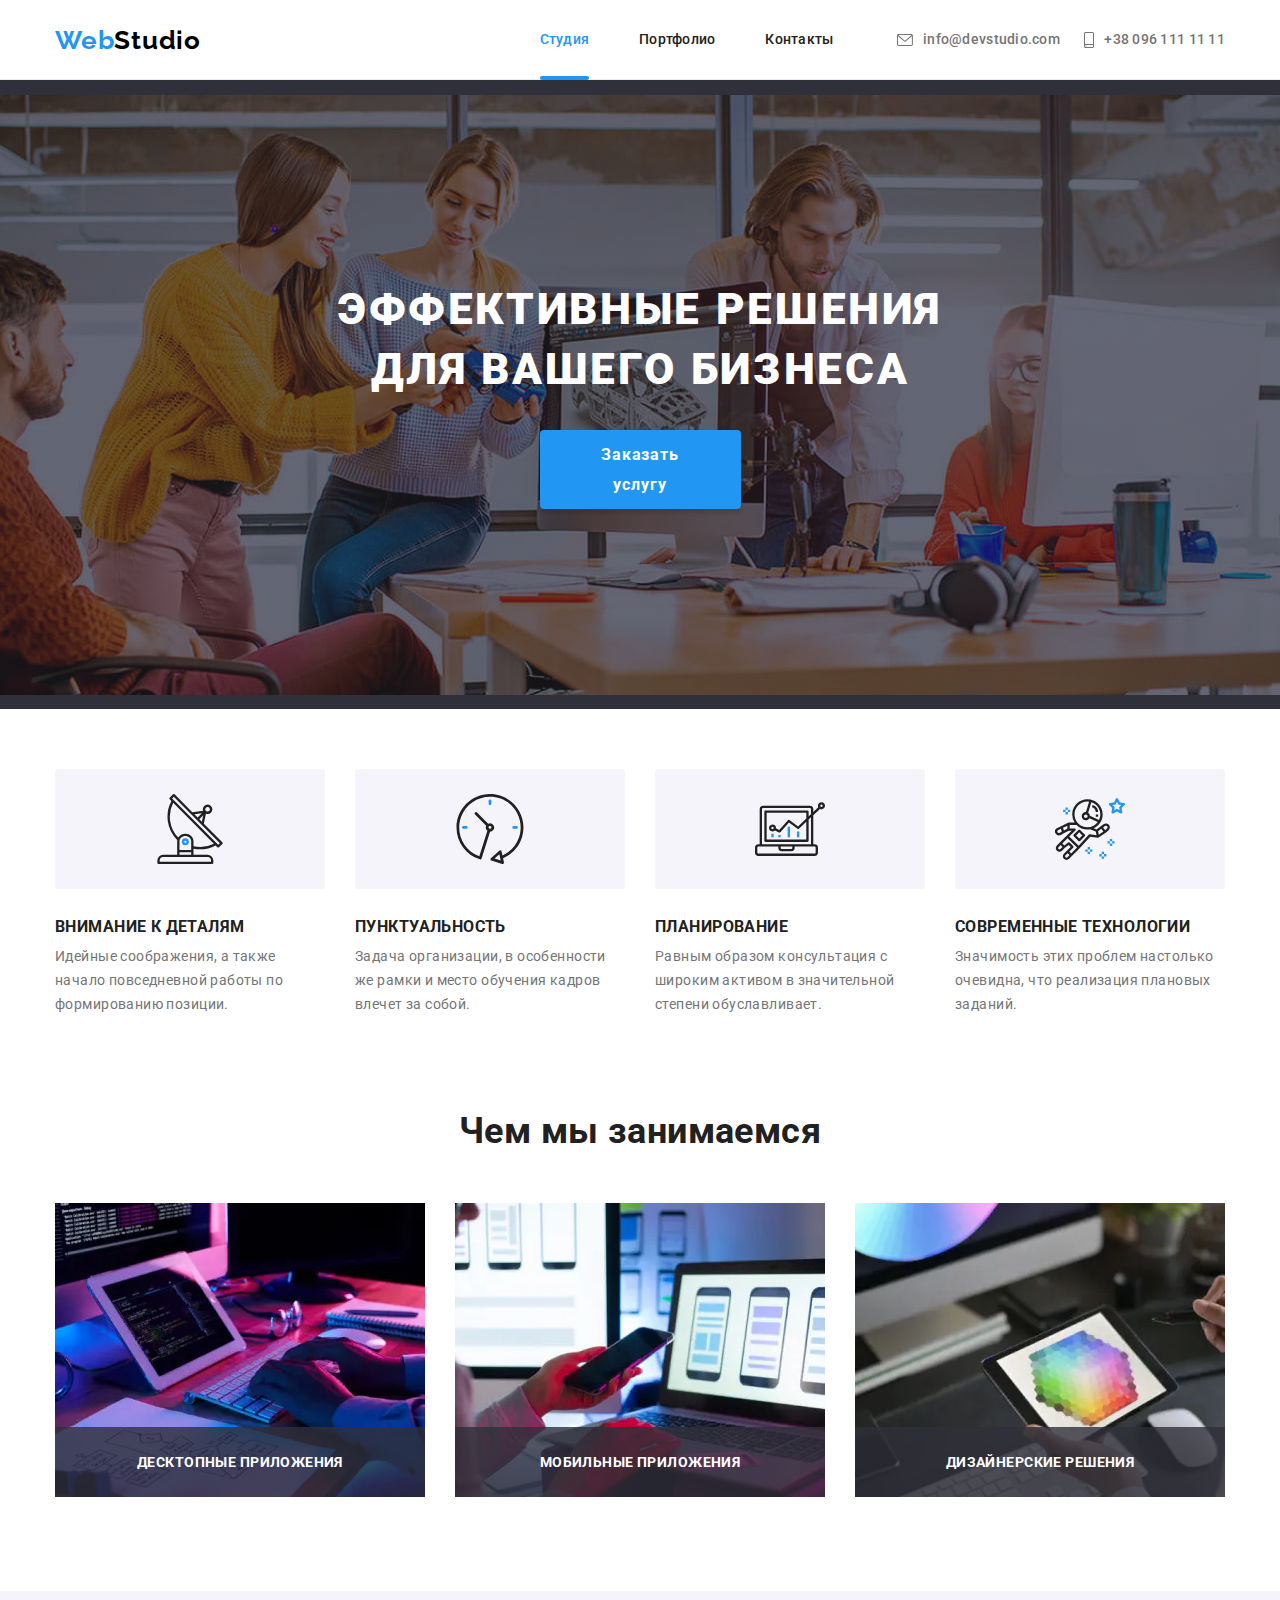
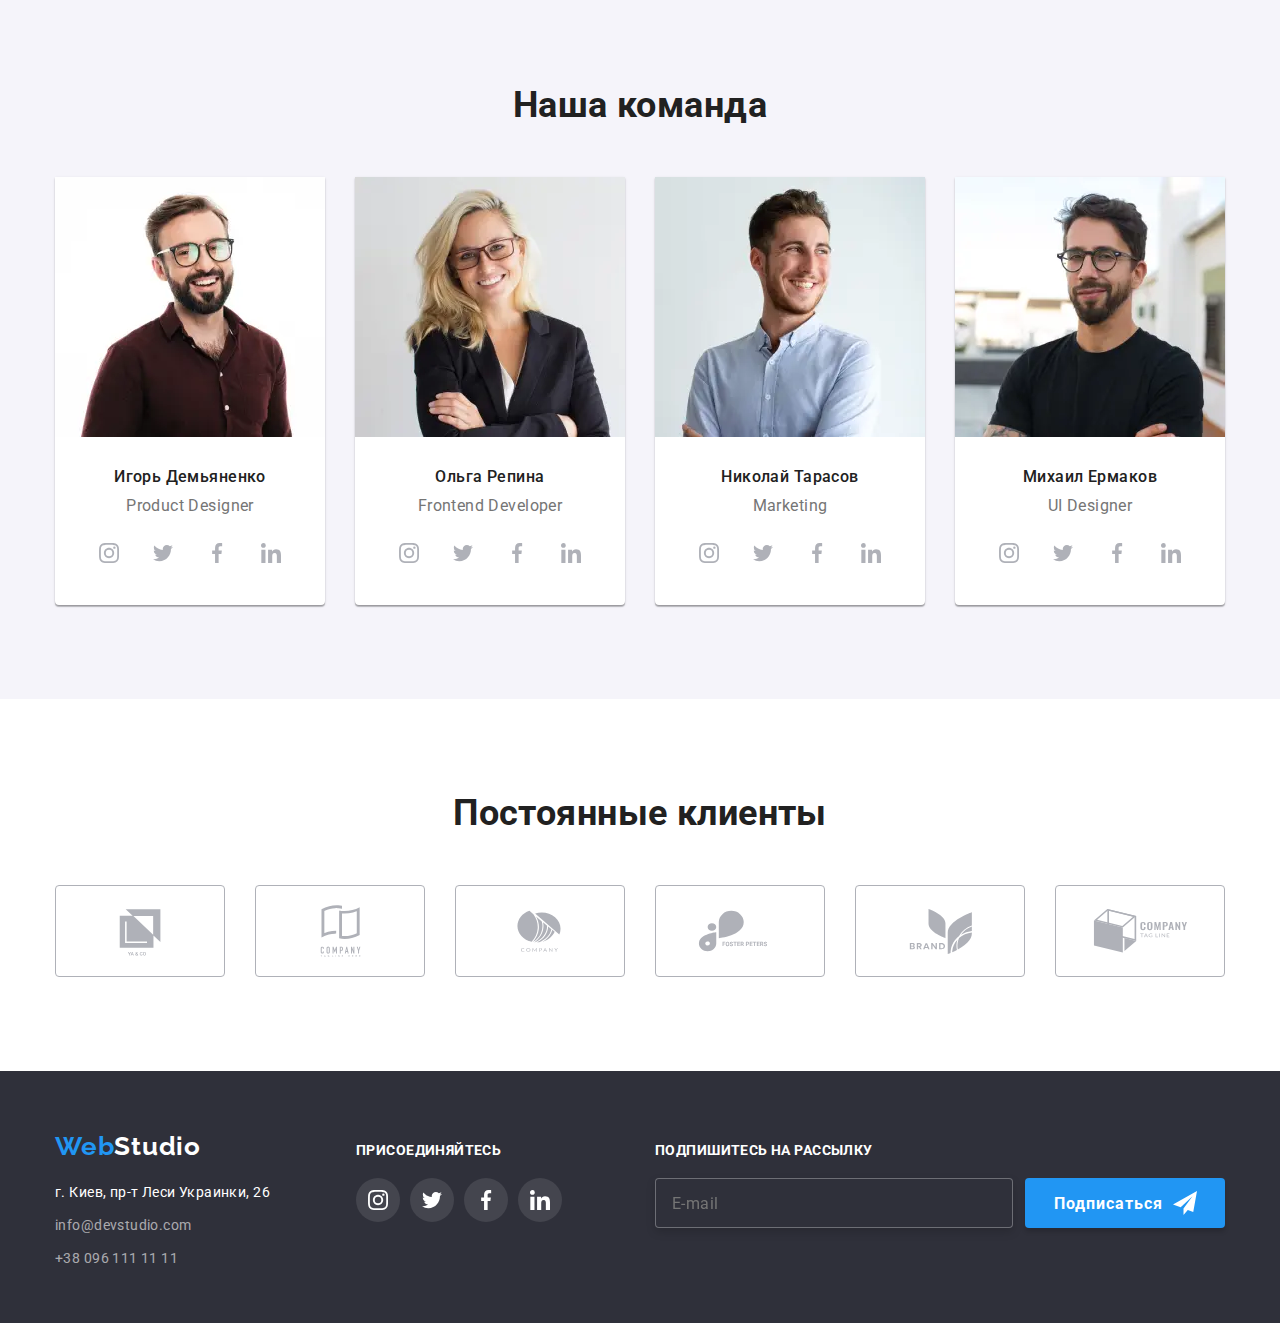
==== commit 2eab43dc: "images-correct" ====
--- a/index.html
+++ b/index.html
@@ -218,14 +218,36 @@
                     <h2 class="team__title title">Наша команда</h2>
                     <ul class="team__employees">
                         <li class="team__employee">
-                            <img class="team__photo" 
-                                 srcset="./images/team/team-1.jpg 1x,
-                                        ./images/team/team-1@2x.jpg 2x,
-                                        ./images/team/team-1-tablet.jpg 1x,
-                                        ./images/team/team-1-tablet@2x.jpg 2x,
-                                        ./images/team/team-1-desktop.jpg 1x,
-                                        ./images/team/team-1-desktop@2x.jpg 2x"
-                                 src="./images/igor-demyanenko.jpg" alt="Игорь Демьяненко"/>                                
+                            <picture class="team__photo">
+                                <source media="(max-width: 767px)"
+                                        srcset="./images/team/team-1.webp 1x, 
+                                                ./images/team/team-1@2x.webp 2x"
+                                        type="image/webp">
+
+                                <source media="(max-width: 767px)" 
+                                        srcset="./images/team/team-1.jpg 1x, 
+                                                ./images/team/team-1@2x.jpg 2x">
+
+                                <source media="(max-width: 1199px)" 
+                                        srcset="./images/team/team-1-tablet.webp 1x, 
+                                                ./images/team/team-1-tablet@2x.webp 2x" 
+                                        type="image/webp">
+                                
+                                <source media="(max-width: 1199px)" 
+                                        srcset="./images/team/team-1-tablet.jpg 1x, 
+                                                ./images/team/team-1-tablet@2x.jpg 2x">
+
+                                <source media="(min-width: 1200px)" 
+                                        srcset="./images/team/team-1-desktop.webp 1x, 
+                                                ./images/team/team-1-desktop@2x.webp 2x" 
+                                        type="image/webp">
+                                
+                                <source media="(min-width: 1200px)" 
+                                        srcset="./images/team/team-1-desktop.jpg 1x,                                                                                 
+                                                ./images/team/team-1-desktop@2x.jpg 2x">
+
+                                <img src="#" alt="Игорь Демьяненко"/>
+                            </picture>                                                        
                             <h3 class="team__employee-name title">Игорь Демьяненко</h3>
                             <p class="team__employee-description">Product Designer</p>
                             <ul class="team__social-links flex">
@@ -253,14 +275,36 @@
                         </li>
 
                         <li class="team__employee">
-                            <img class="team__photo"
-                                 srcset="./images/team/team-2.jpg 1x,
-                                        ./images/team/team-2@2x.jpg 2x,
-                                        ./images/team/team-2-tablet.jpg 1x,
-                                        ./images/team/team-2-tablet@2x.jpg 2x,
-                                        ./images/team/team-2-desktop.jpg 1x,
-                                        ./images/team/team-2-desktop@2x.jpg 2x" 
-                                 src="./images/olga-repina.jpg" alt="Ольга Репина"/>
+                            <picture class="team__photo">
+                                <source media="(max-width: 767px)"
+                                        srcset="./images/team/team-2.webp 1x, 
+                                                ./images/team/team-2@2x.webp 2x"
+                                        type="image/webp">
+
+                                <source media="(max-width: 767px)" 
+                                        srcset="./images/team/team-2.jpg 1x, 
+                                                ./images/team/team-2@2x.jpg 2x">
+
+                                <source media="(max-width: 1199px)" 
+                                        srcset="./images/team/team-2-tablet.webp 1x, 
+                                                ./images/team/team-2-tablet@2x.webp 2x" 
+                                        type="image/webp">
+                                
+                                <source media="(max-width: 1199px)" 
+                                        srcset="./images/team/team-2-tablet.jpg 1x, 
+                                                ./images/team/team-2-tablet@2x.jpg 2x">
+
+                                <source media="(min-width: 1200px)" 
+                                        srcset="./images/team/team-2-desktop.webp 1x, 
+                                                ./images/team/team-2-desktop@2x.webp 2x" 
+                                        type="image/webp">
+                                
+                                <source media="(min-width: 1200px)" 
+                                        srcset="./images/team/team-2-desktop.jpg 1x,                                                                                 
+                                                ./images/team/team-2-desktop@2x.jpg 2x">
+
+                                <img src="#" alt="Ольга Репина"/>
+                            </picture>                              
                             <h3 class="team__employee-name title">Ольга Репина</h3>
                             <p class="team__employee-description">Frontend Developer</p>
                             <ul class="team__social-links flex">
@@ -288,14 +332,36 @@
                         </li>
 
                         <li class="team__employee">
-                            <img class="team__photo" 
-                                 srcset="./images/team/team-3.jpg 1x,
-                                            ./images/team/team-3@2x.jpg 2x,
-                                            ./images/team/team-3-tablet.jpg 1x,
-                                            ./images/team/team-3-tablet@2x.jpg 2x,
-                                            ./images/team/team-3-desktop.jpg 1x,
-                                            ./images/team/team-3-desktop@2x.jpg 2x" 
-                                 src="./images/nikolay-tarasov.jpg" alt="Николай Тарасов"/>
+                            <picture class="team__photo">
+                                <source media="(max-width: 767px)"
+                                        srcset="./images/team/team-3.webp 1x, 
+                                                ./images/team/team-3@2x.webp 2x"
+                                        type="image/webp">
+
+                                <source media="(max-width: 767px)" 
+                                        srcset="./images/team/team-3.jpg 1x, 
+                                                ./images/team/team-3@2x.jpg 2x">
+
+                                <source media="(max-width: 1199px)" 
+                                        srcset="./images/team/team-3-tablet.webp 1x, 
+                                                ./images/team/team-3-tablet@2x.webp 2x" 
+                                        type="image/webp">
+                                
+                                <source media="(max-width: 1199px)" 
+                                        srcset="./images/team/team-3-tablet.jpg 1x, 
+                                                ./images/team/team-3-tablet@2x.jpg 2x">
+
+                                <source media="(min-width: 1200px)" 
+                                        srcset="./images/team/team-3-desktop.webp 1x, 
+                                                ./images/team/team-3-desktop@2x.webp 2x" 
+                                        type="image/webp">
+                                
+                                <source media="(min-width: 1200px)" 
+                                        srcset="./images/team/team-3-desktop.jpg 1x,                                                                                 
+                                                ./images/team/team-3-desktop@2x.jpg 2x">
+
+                                <img src="#" alt="Николай Тарасов"/>
+                            </picture>                               
                             <h3 class="team__employee-name title">Николай Тарасов</h3>
                             <p class="team__employee-description">Marketing</p>
                             <ul class="team__social-links flex">
@@ -323,14 +389,36 @@
                         </li>
 
                         <li class="team__employee">
-                            <img class="team__photo" 
-                                 srcset="./images/team/team-4.jpg 1x,
-                                            ./images/team/team-4@2x.jpg 2x,
-                                            ./images/team/team-4-tablet.jpg 1x,
-                                            ./images/team/team-4-tablet@2x.jpg 2x,
-                                            ./images/team/team-4-desktop.jpg 1x,
-                                            ./images/team/team-4-desktop@2x.jpg 2x" 
-                                 src="./images/mikhail-ermakov.jpg" alt="Михаил Ермаков"/>
+                            <picture class="team__photo">
+                                <source media="(max-width: 767px)"
+                                        srcset="./images/team/team-4.webp 1x, 
+                                                ./images/team/team-4@2x.webp 2x"
+                                        type="image/webp">
+
+                                <source media="(max-width: 767px)" 
+                                        srcset="./images/team/team-4.jpg 1x, 
+                                                ./images/team/team-4@2x.jpg 2x">
+
+                                <source media="(max-width: 1199px)" 
+                                        srcset="./images/team/team-4-tablet.webp 1x, 
+                                                ./images/team/team-4-tablet@2x.webp 2x" 
+                                        type="image/webp">
+                                
+                                <source media="(max-width: 1199px)" 
+                                        srcset="./images/team/team-4-tablet.jpg 1x, 
+                                                ./images/team/team-4-tablet@2x.jpg 2x">
+
+                                <source media="(min-width: 1200px)" 
+                                        srcset="./images/team/team-4-desktop.webp 1x, 
+                                                ./images/team/team-4-desktop@2x.webp 2x" 
+                                        type="image/webp">
+                                
+                                <source media="(min-width: 1200px)" 
+                                        srcset="./images/team/team-4-desktop.jpg 1x,                                                                                 
+                                                ./images/team/team-4-desktop@2x.jpg 2x">
+
+                                <img src="#" alt="Михаил Ермаков"/>
+                            </picture>                                  
                             <h3 class="team__employee-name title">Михаил Ермаков</h3>
                             <p class="team__employee-description">UI Designer</p>
                             <ul class="team__social-links flex">
